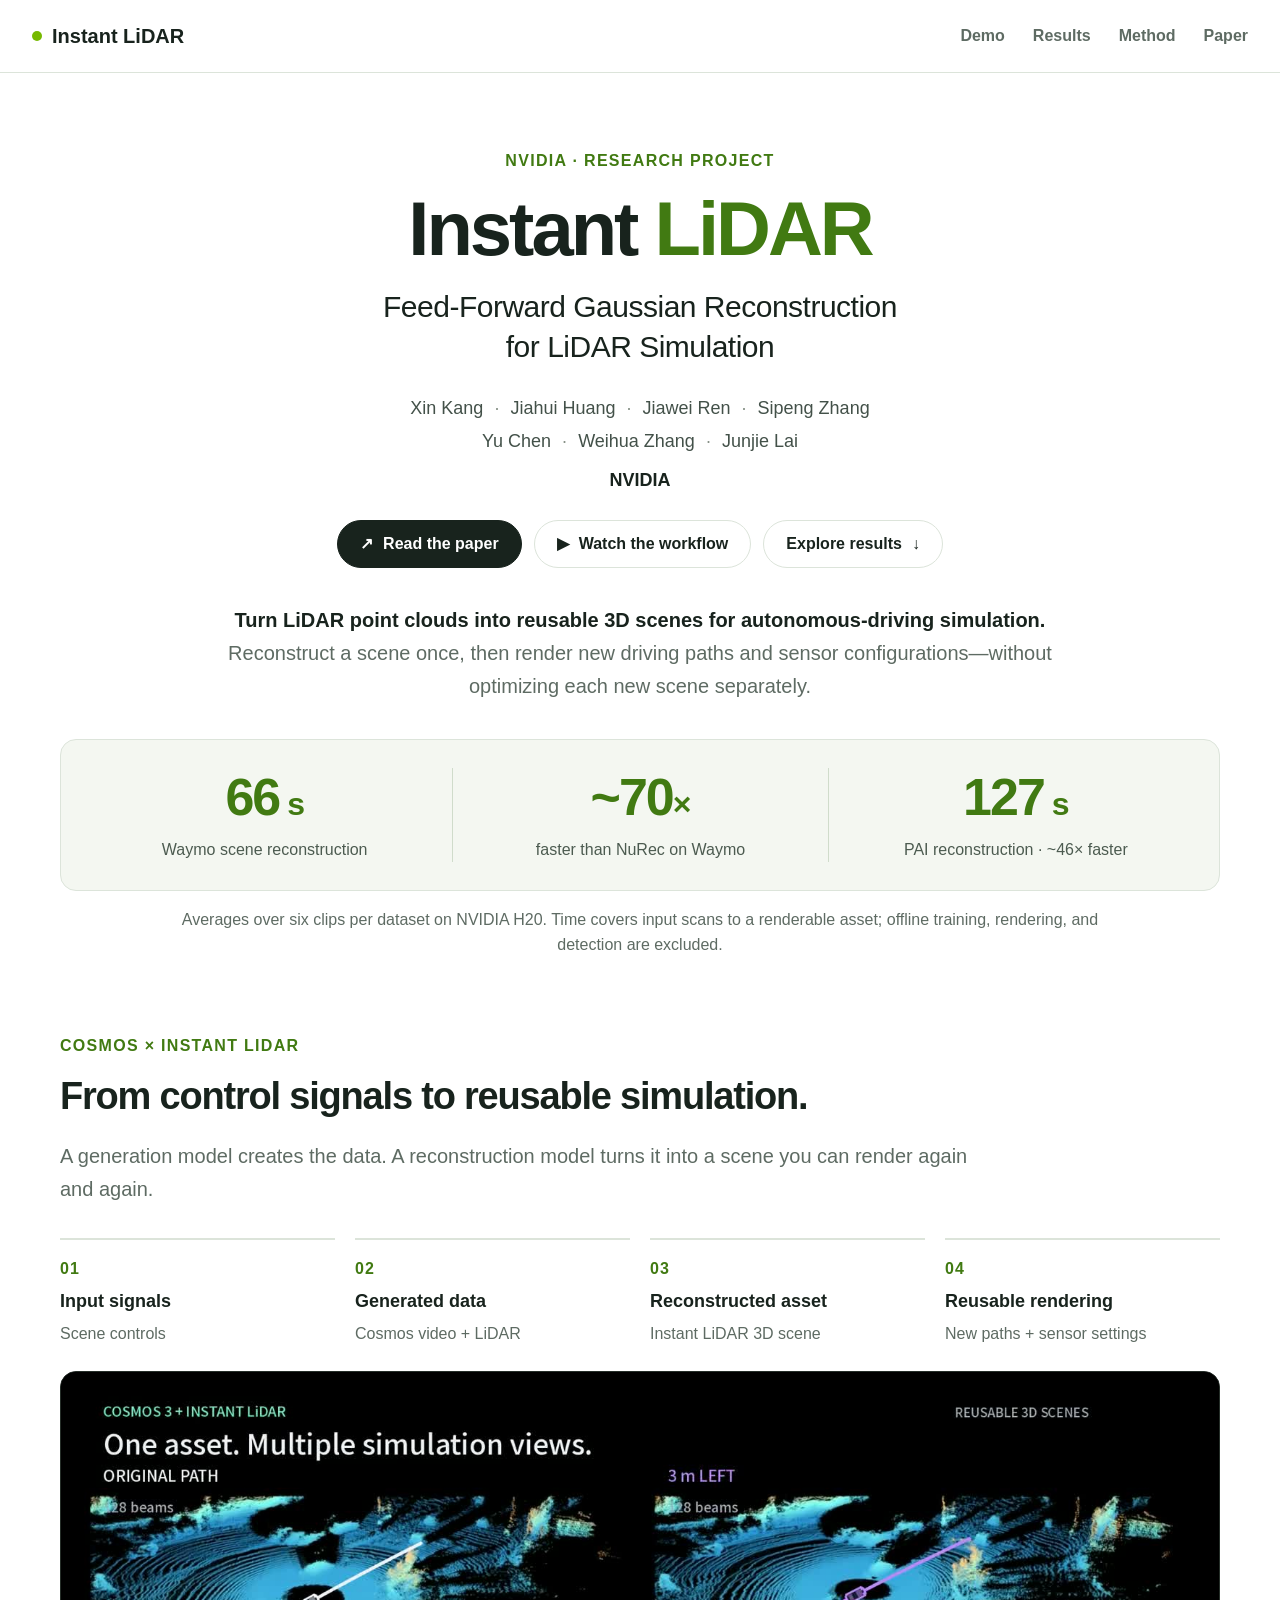
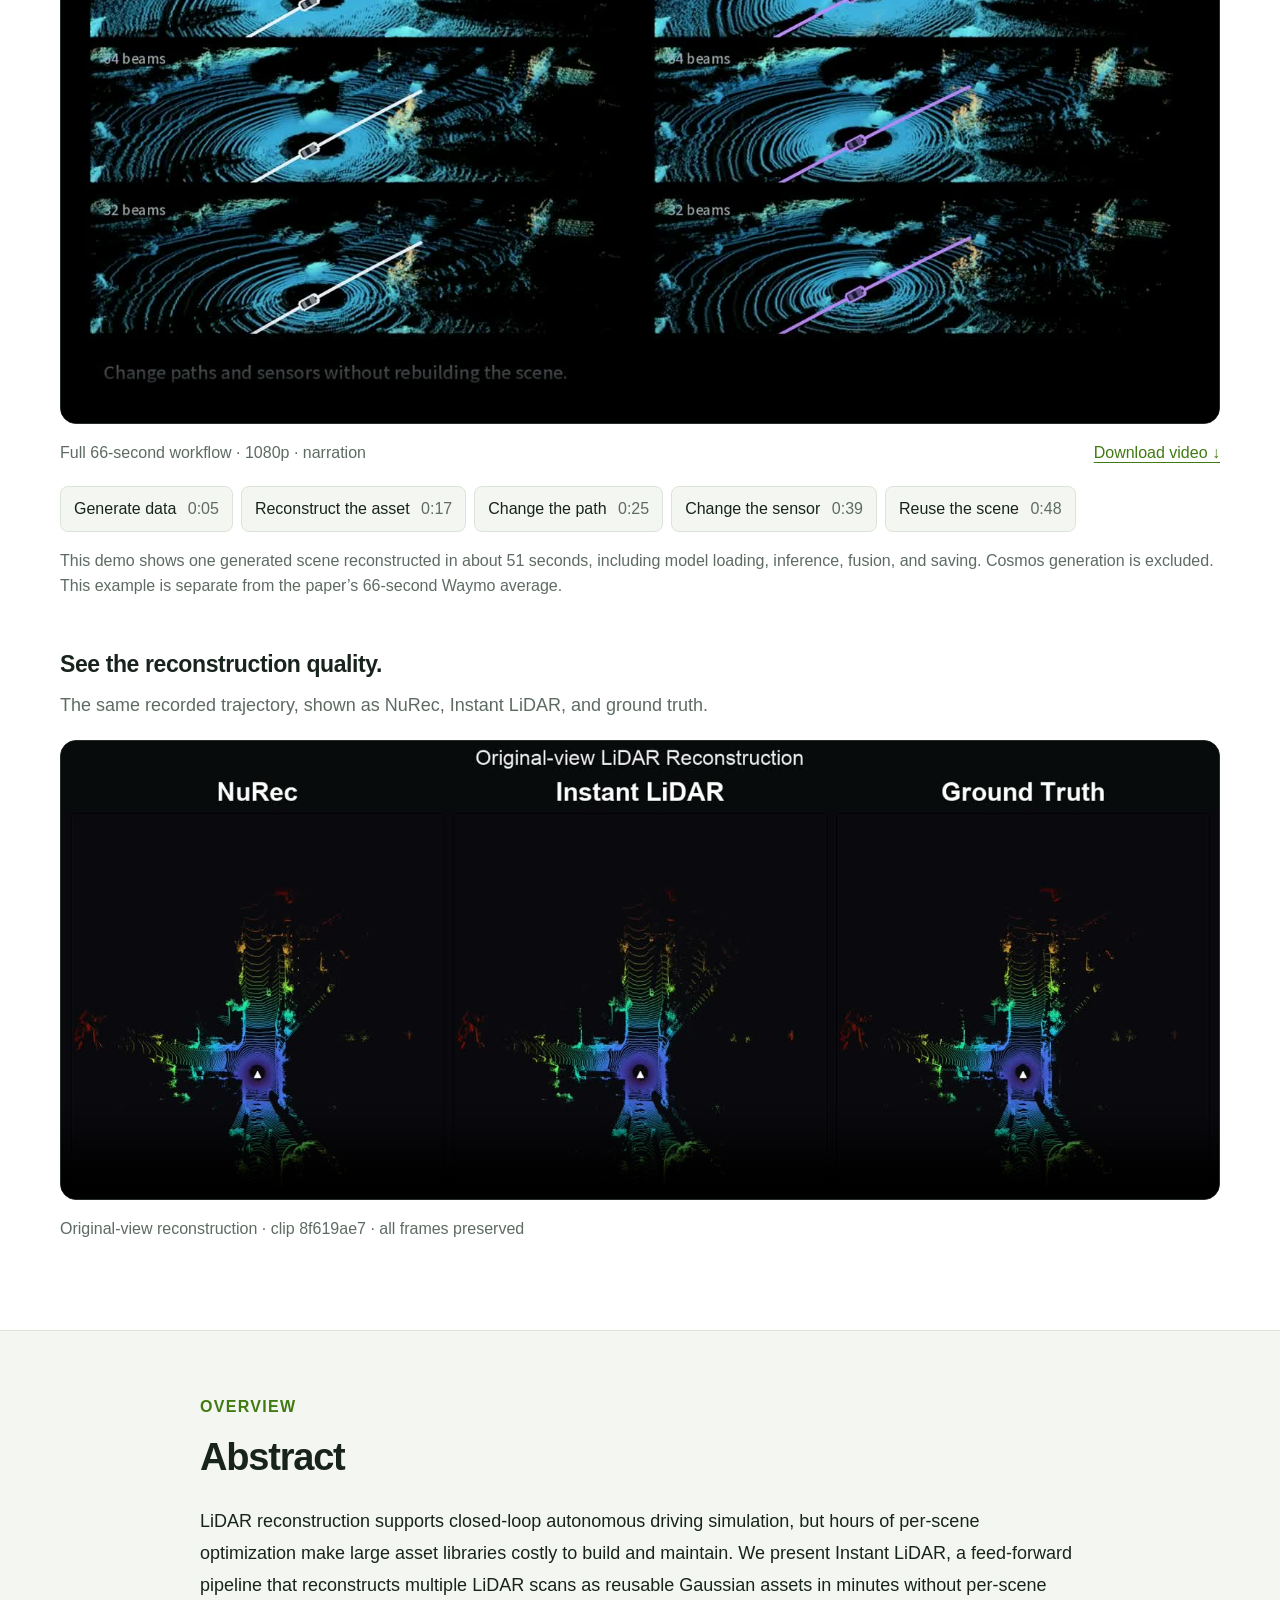
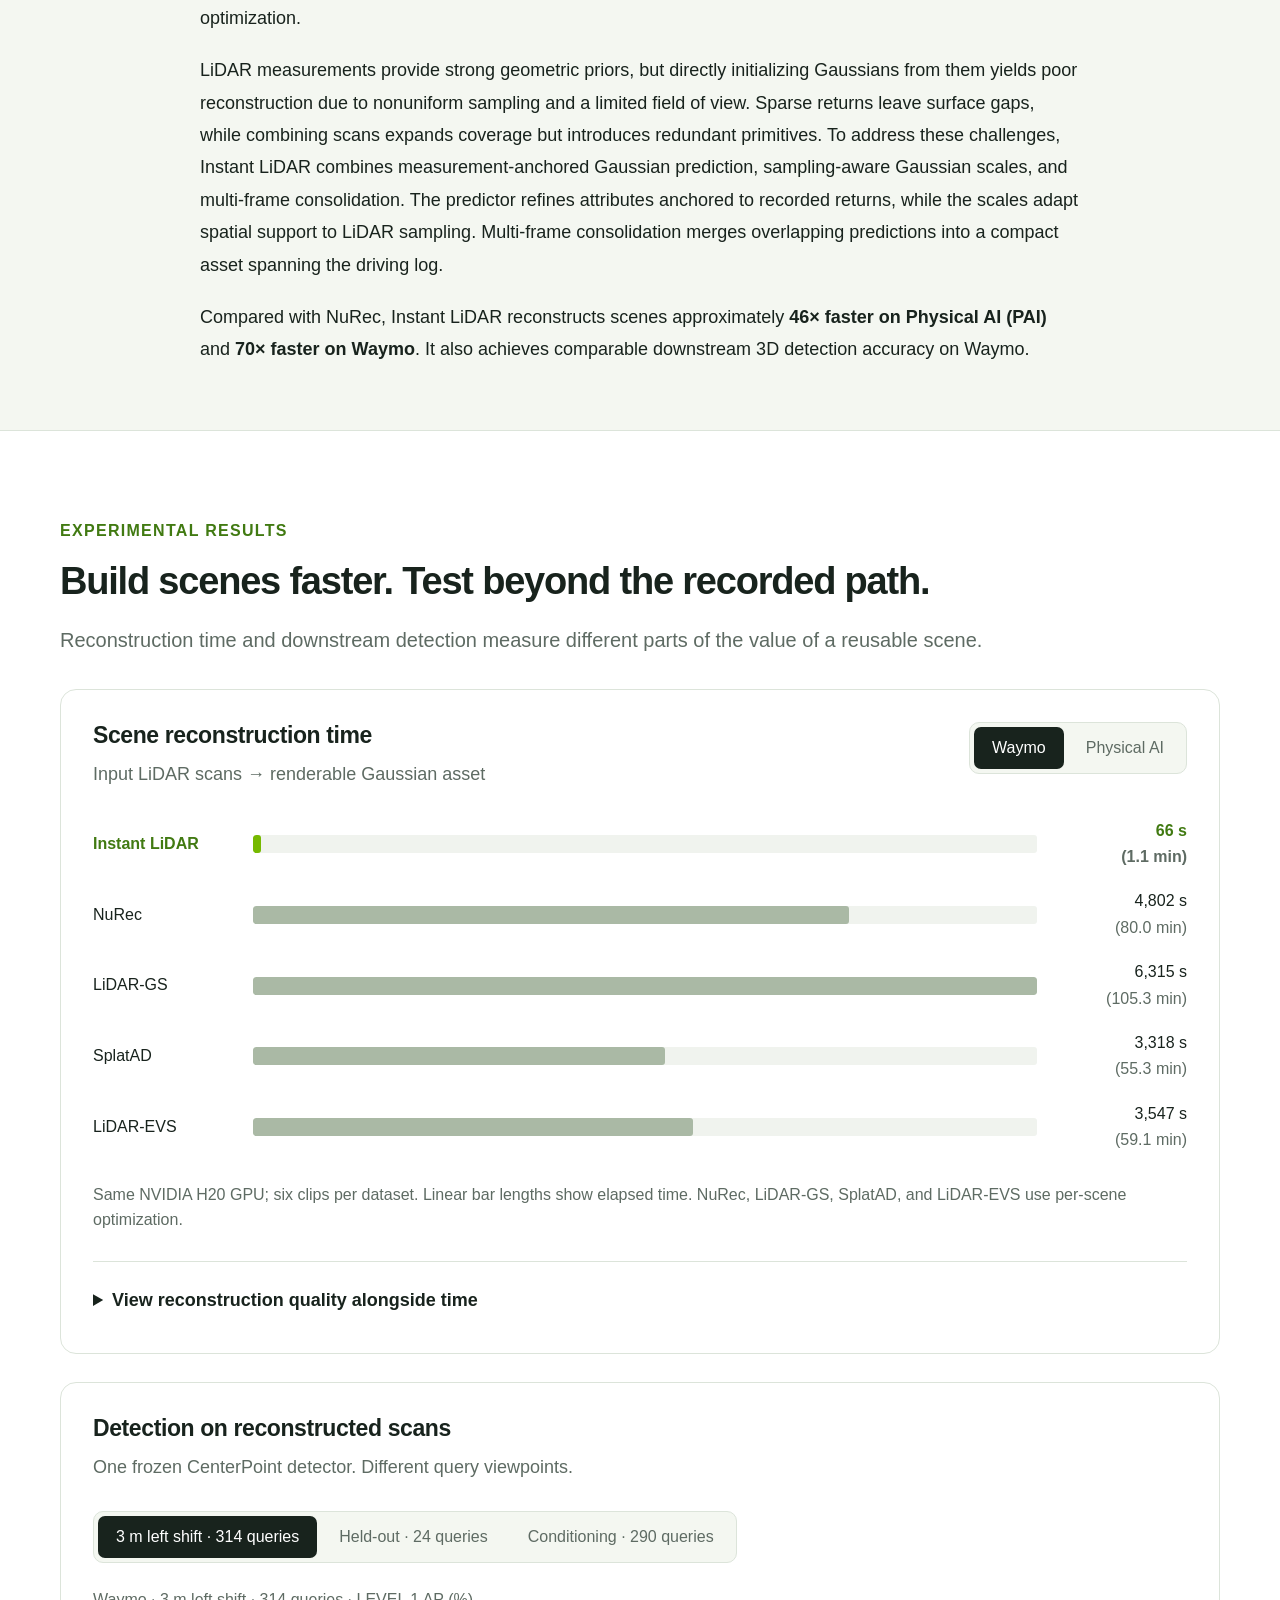
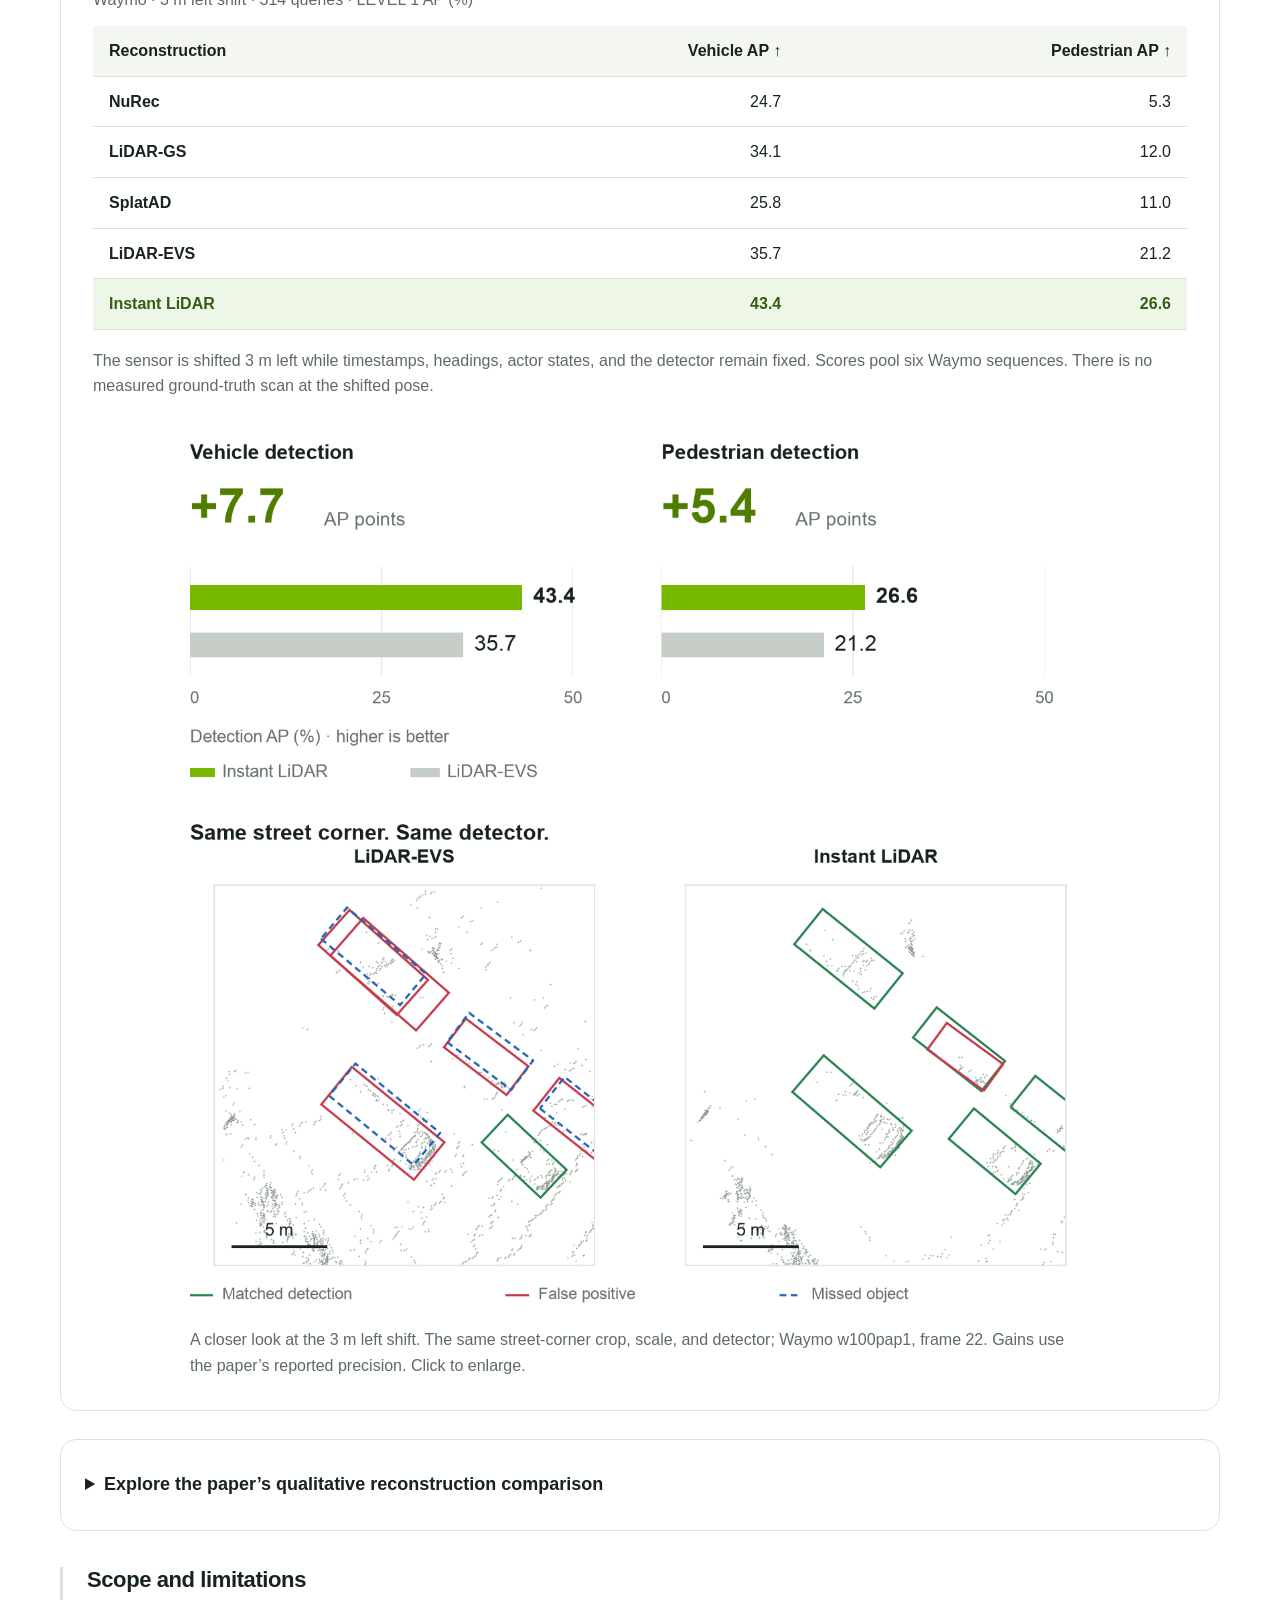
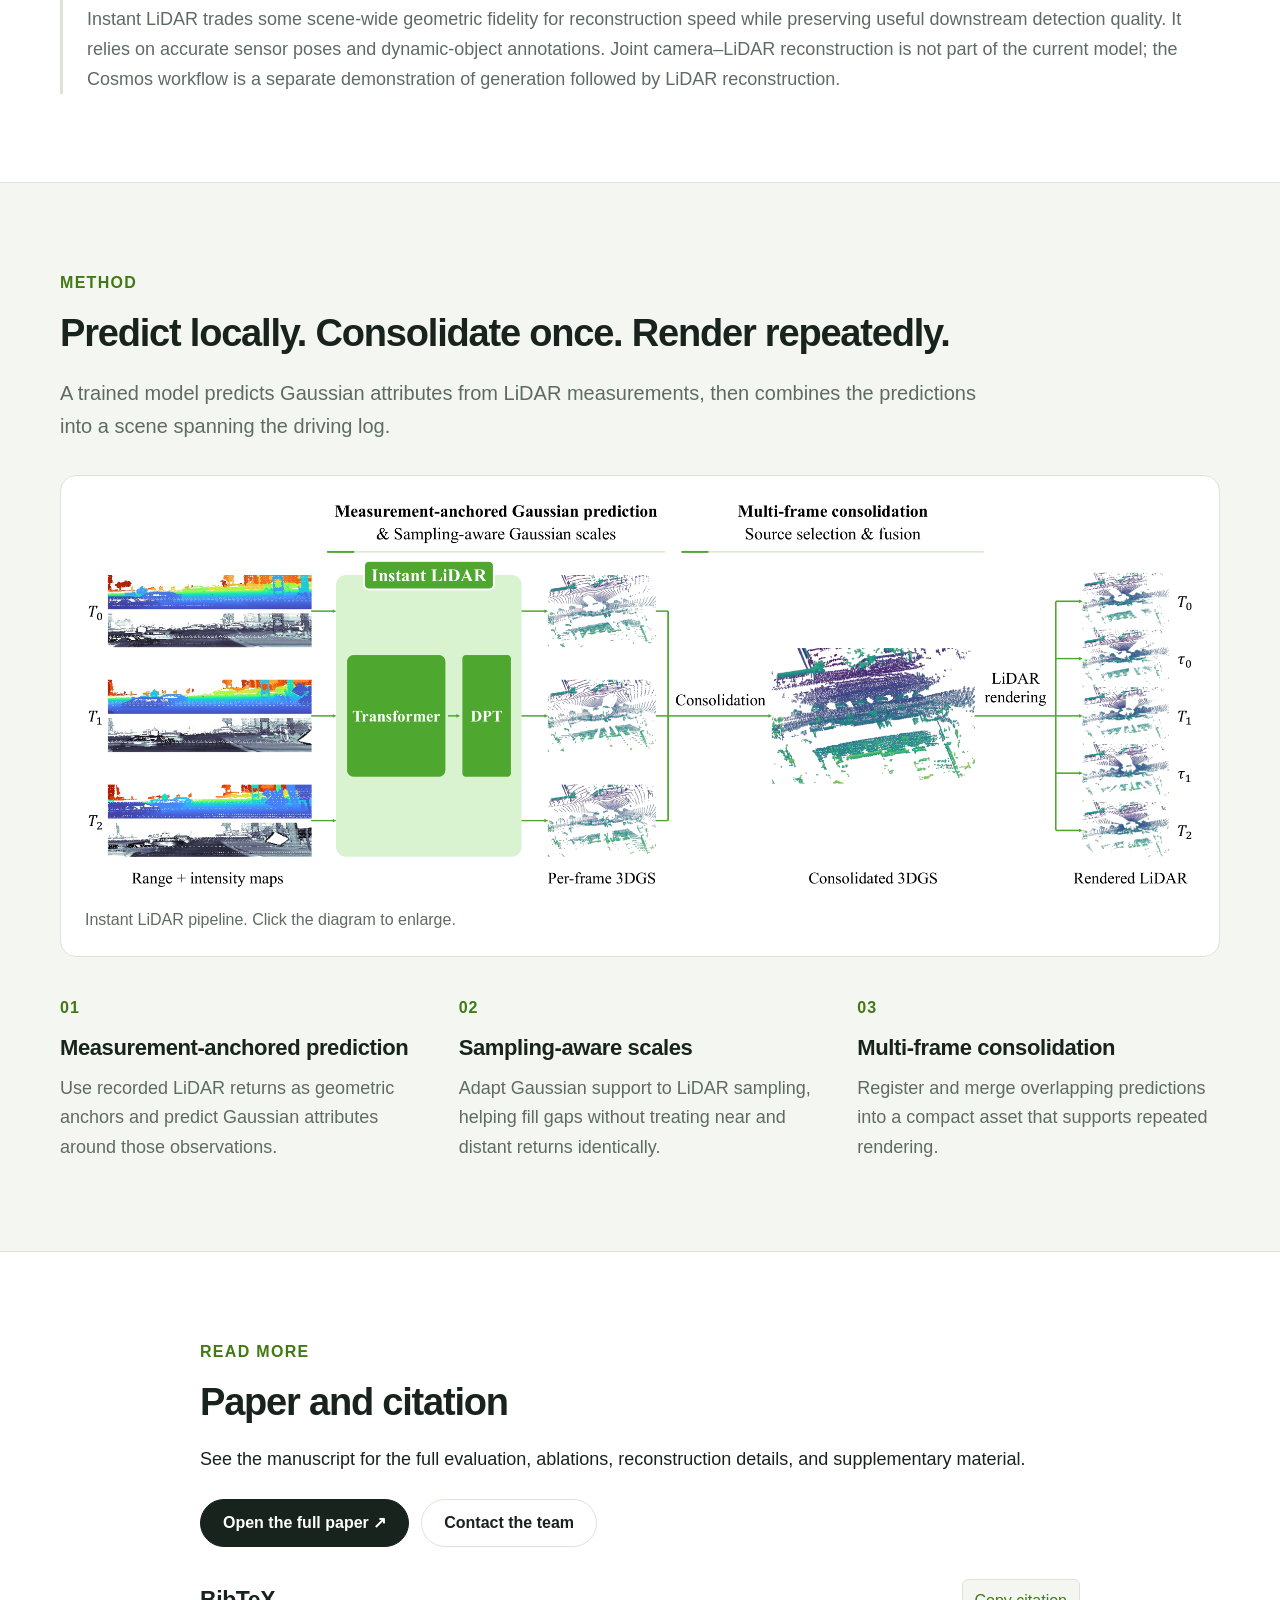
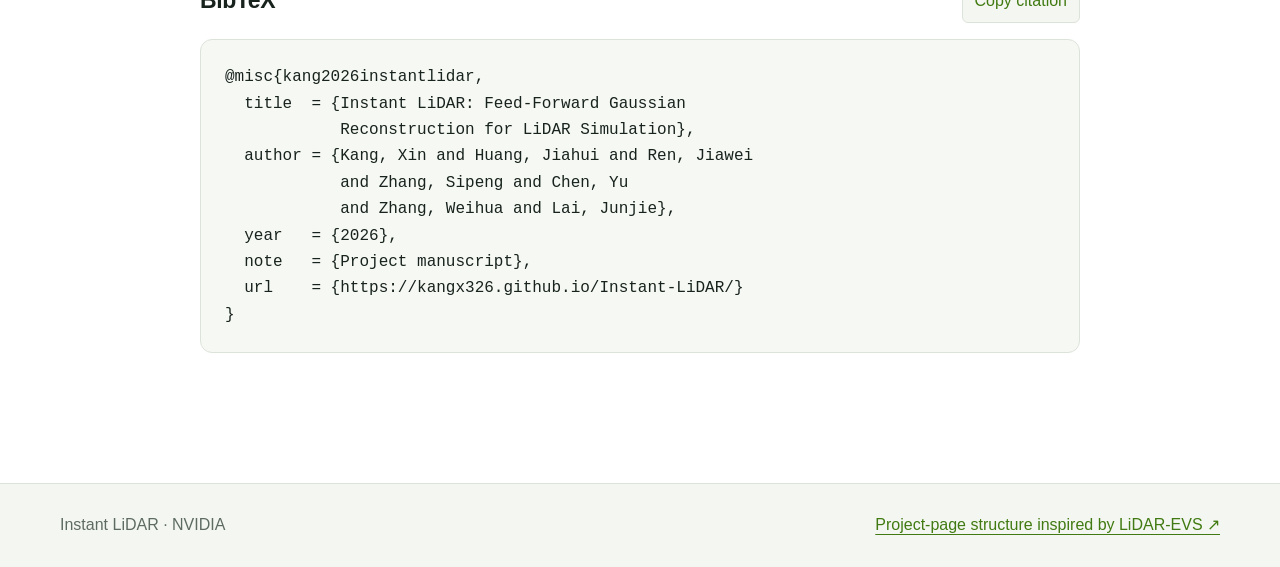
==== Instant-LiDAR/index.html @ 4401fec7 "Add Instant LiDAR project page with demos and paper" ====
<!doctype html>
<html lang="en">
<head>
  <meta charset="utf-8">
  <meta name="viewport" content="width=device-width, initial-scale=1">
  <meta name="description" content="Instant LiDAR reconstructs reusable Gaussian scenes from LiDAR scans in minutes, without per-scene optimization. Explore the paper, full Cosmos workflow, and reconstruction results.">
  <meta name="theme-color" content="#ffffff">
  <meta property="og:title" content="Instant LiDAR — Feed-Forward Gaussian Reconstruction for LiDAR Simulation">
  <meta property="og:description" content="From recorded or generated point clouds to reusable simulation assets. 66-second scene reconstruction on Waymo.">
  <meta property="og:image" content="https://kangx326.github.io/Instant-LiDAR/assets/workflow-poster.jpg">
  <meta property="og:url" content="https://kangx326.github.io/Instant-LiDAR/">
  <link rel="canonical" href="https://kangx326.github.io/Instant-LiDAR/">
  <link rel="icon" href="assets/favicon.svg" type="image/svg+xml">
  <link rel="stylesheet" href="styles.css">
  <script src="app.js" defer></script>
  <title>Instant LiDAR | Feed-Forward Gaussian Reconstruction for LiDAR Simulation</title>
</head>
<body>
  <a class="skip-link" href="#main">Skip to content</a>
  <header class="site-header">
    <div class="nav-wrap">
      <a class="wordmark" href="#top"><span class="brand-dot" aria-hidden="true"></span>Instant LiDAR</a>
      <nav aria-label="Main navigation">
        <a href="#demo">Demo</a><a href="#results">Results</a><a href="#method">Method</a><a href="#paper">Paper</a>
      </nav>
    </div>
  </header>
  <main id="main">
    <section class="hero container" id="top" aria-labelledby="project-title">
      <p class="eyebrow">NVIDIA · Research project</p>
      <h1 id="project-title">Instant <span>LiDAR</span></h1>
      <p class="paper-title">Feed-Forward Gaussian Reconstruction<br class="desktop-break"> for LiDAR Simulation</p>
      <p class="authors">Xin&nbsp;Kang <span>·</span> Jiahui&nbsp;Huang <span>·</span> Jiawei&nbsp;Ren <span>·</span> Sipeng&nbsp;Zhang<br class="desktop-break"><span class="mobile-divider">·</span> Yu&nbsp;Chen <span>·</span> Weihua&nbsp;Zhang <span>·</span> Junjie&nbsp;Lai</p>
      <p class="affiliation">NVIDIA</p>
      <div class="hero-actions">
        <a class="button primary" href="assets/instant-lidar-paper.pdf" target="_blank" rel="noopener"><span aria-hidden="true">↗</span> Read the paper</a>
        <a class="button" href="#demo"><span aria-hidden="true">▶</span> Watch the workflow</a>
        <a class="button" href="#results">Explore results <span aria-hidden="true">↓</span></a>
      </div>
      <p class="hero-summary"><strong>Turn LiDAR point clouds into reusable 3D scenes for autonomous-driving simulation.</strong> Reconstruct a scene once, then render new driving paths and sensor configurations—without optimizing each new scene separately.</p>
      <div class="hero-metrics" aria-label="Reconstruction highlights">
        <div><p class="metric-value">66<span> s</span></p><p class="metric-label">Waymo scene reconstruction</p></div>
        <div><p class="metric-value">~70<span>×</span></p><p class="metric-label">faster than NuRec on Waymo</p></div>
        <div><p class="metric-value">127<span> s</span></p><p class="metric-label">PAI reconstruction · ~46× faster</p></div>
      </div>
      <p class="note hero-note">Averages over six clips per dataset on NVIDIA H20. Time covers input scans to a renderable asset; offline training, rendering, and detection are excluded.</p>
    </section>

    <section class="container section demo-section" id="demo" aria-labelledby="demo-title">
      <div class="section-heading"><p class="eyebrow">Cosmos × Instant LiDAR</p><h2 id="demo-title">From control signals to reusable simulation.</h2><p>A generation model creates the data. A reconstruction model turns it into a scene you can render again and again.</p></div>
      <ol class="pipeline" aria-label="Workflow stages">
        <li><span class="step-index">01</span><strong>Input signals</strong><span>Scene controls</span></li>
        <li><span class="step-index">02</span><strong>Generated data</strong><span>Cosmos video + LiDAR</span></li>
        <li><span class="step-index">03</span><strong>Reconstructed asset</strong><span>Instant LiDAR 3D scene</span></li>
        <li><span class="step-index">04</span><strong>Reusable rendering</strong><span>New paths + sensor settings</span></li>
      </ol>
      <figure class="video-figure">
        <video id="workflow-video" controls playsinline preload="metadata" poster="assets/workflow-poster.jpg" width="1920" height="1080" aria-label="Complete 66-second Cosmos and Instant LiDAR workflow with narration">
          <source src="assets/workflow.mp4" type="video/mp4">
          <track kind="captions" src="assets/workflow-en.vtt" srclang="en" label="English">
          Your browser does not support embedded video. <a href="assets/workflow.mp4">Download the full workflow.</a>
        </video>
        <figcaption><span>Full 66-second workflow · 1080p · narration</span><a href="assets/workflow.mp4" download>Download video ↓</a></figcaption>
      </figure>
      <div class="chapter-buttons" role="group" aria-label="Jump to a video chapter">
        <button type="button" data-time="5">Generate data <span>0:05</span></button>
        <button type="button" data-time="17">Reconstruct the asset <span>0:17</span></button>
        <button type="button" data-time="25">Change the path <span>0:25</span></button>
        <button type="button" data-time="39">Change the sensor <span>0:39</span></button>
        <button type="button" data-time="48">Reuse the scene <span>0:48</span></button>
      </div>
      <p class="note">This demo shows one generated scene reconstructed in about 51 seconds, including model loading, inference, fusion, and saving. Cosmos generation is excluded. This example is separate from the paper’s 66-second Waymo average.</p>

      <div class="comparison-heading"><h3>See the reconstruction quality.</h3><p>The same recorded trajectory, shown as NuRec, Instant LiDAR, and ground truth.</p></div>
      <figure class="video-figure comparison-video">
        <video controls muted loop playsinline preload="metadata" poster="assets/reconstruction-poster.jpg" width="1800" height="712" aria-label="Original-view LiDAR comparison: NuRec, Instant LiDAR, and ground truth">
          <source src="assets/reconstruction.mp4" type="video/mp4">
          <a href="assets/reconstruction.mp4">Download the reconstruction comparison.</a>
        </video>
        <figcaption>Original-view reconstruction · clip 8f619ae7 · all frames preserved</figcaption>
      </figure>
    </section>

    <section class="abstract-section" id="abstract" aria-labelledby="abstract-title">
      <div class="reading-column"><p class="eyebrow">Overview</p><h2 id="abstract-title">Abstract</h2>
        <p>LiDAR reconstruction supports closed-loop autonomous driving simulation, but hours of per-scene optimization make large asset libraries costly to build and maintain. We present Instant LiDAR, a feed-forward pipeline that reconstructs multiple LiDAR scans as reusable Gaussian assets in minutes without per-scene optimization.</p>
        <p>LiDAR measurements provide strong geometric priors, but directly initializing Gaussians from them yields poor reconstruction due to nonuniform sampling and a limited field of view. Sparse returns leave surface gaps, while combining scans expands coverage but introduces redundant primitives. To address these challenges, Instant LiDAR combines measurement-anchored Gaussian prediction, sampling-aware Gaussian scales, and multi-frame consolidation. The predictor refines attributes anchored to recorded returns, while the scales adapt spatial support to LiDAR sampling. Multi-frame consolidation merges overlapping predictions into a compact asset spanning the driving log.</p>
        <p>Compared with NuRec, Instant LiDAR reconstructs scenes approximately <strong>46× faster on Physical AI (PAI)</strong> and <strong>70× faster on Waymo</strong>. It also achieves comparable downstream 3D detection accuracy on Waymo.</p>
      </div>
    </section>

    <section class="container section" id="results" aria-labelledby="results-title">
      <div class="section-heading"><p class="eyebrow">Experimental results</p><h2 id="results-title">Build scenes faster. Test beyond the recorded path.</h2><p>Reconstruction time and downstream detection measure different parts of the value of a reusable scene.</p></div>
      <div class="results-block">
        <div class="block-heading"><div><h3>Scene reconstruction time</h3><p>Input LiDAR scans → renderable Gaussian asset</p></div>
          <div class="segmented" role="group" aria-label="Reconstruction dataset"><button type="button" class="selected" aria-pressed="true" data-dataset="Waymo">Waymo</button><button type="button" aria-pressed="false" data-dataset="PAI">Physical AI</button></div>
        </div>
        <div id="timing-chart" class="timing-chart" aria-live="polite"></div>
        <p class="note">Same NVIDIA H20 GPU; six clips per dataset. Linear bar lengths show elapsed time. NuRec, LiDAR-GS, SplatAD, and LiDAR-EVS use per-scene optimization.</p>
        <details class="data-details"><summary>View reconstruction quality alongside time</summary><div class="table-scroll"><table><caption id="quality-caption">Waymo reconstruction results</caption><thead><tr><th scope="col">Method</th><th scope="col">Time (s) ↓</th><th scope="col">CD (m) ↓</th><th scope="col">F@5 ↑</th></tr></thead><tbody id="quality-table"></tbody></table></div><p class="note">CD is Chamfer distance; F@5 is the F-score at 5 cm. Faster reconstruction does not imply better scene-wide geometry: the strongest per-scene methods retain an advantage in these metrics.</p></details>
      </div>

      <div class="results-block detection-block">
        <div class="block-heading"><div><h3>Detection on reconstructed scans</h3><p>One frozen CenterPoint detector. Different query viewpoints.</p></div></div>
        <div class="segmented query-tabs" role="group" aria-label="Detection query setting"><button type="button" class="selected" aria-pressed="true" data-query="shifted">3 m left shift · 314 queries</button><button type="button" aria-pressed="false" data-query="heldout">Held-out · 24 queries</button><button type="button" aria-pressed="false" data-query="conditioning">Conditioning · 290 queries</button></div>
        <div class="table-scroll"><table><caption id="detection-caption">Waymo · 3 m left shift · LEVEL 1 AP (%)</caption><thead><tr><th scope="col">Reconstruction</th><th scope="col">Vehicle AP ↑</th><th scope="col">Pedestrian AP ↑</th></tr></thead><tbody id="detection-table"></tbody></table></div>
        <p id="query-note" class="note" aria-live="polite"></p>
        <figure class="evidence-figure"><a href="assets/shifted-detection.png" target="_blank" rel="noopener" aria-label="Open the shifted-view detection comparison at full resolution"><img src="assets/shifted-detection.png" width="1344" height="1308" loading="lazy" alt="At a 3 m left sensor offset, Instant LiDAR improves vehicle AP by 7.7 points and pedestrian AP by 5.4 points over LiDAR-EVS. Matched street-corner crops show the corresponding detections."></a><figcaption>A closer look at the 3 m left shift. The same street-corner crop, scale, and detector; Waymo w100pap1, frame 22. Gains use the paper’s reported precision. Click to enlarge.</figcaption></figure>
      </div>

      <details class="data-details full-figure"><summary>Explore the paper’s qualitative reconstruction comparison</summary><figure><a href="assets/reconstruction-results.png" target="_blank" rel="noopener"><img src="assets/reconstruction-results.png" loading="lazy" alt="Paper comparison of LiDAR reconstruction on PAI, Waymo, and a Waymo viewpoint shifted 3 m left."></a><figcaption>Recorded and extrapolated poses. All panels use the same 90 × 90 m crop; there is no measured ground-truth scan at the shifted pose.</figcaption></figure></details>
      <div class="scope-note"><h3>Scope and limitations</h3><p>Instant LiDAR trades some scene-wide geometric fidelity for reconstruction speed while preserving useful downstream detection quality. It relies on accurate sensor poses and dynamic-object annotations. Joint camera–LiDAR reconstruction is not part of the current model; the Cosmos workflow is a separate demonstration of generation followed by LiDAR reconstruction.</p></div>
    </section>

    <section class="method-section" id="method" aria-labelledby="method-title"><div class="container section">
      <div class="section-heading"><p class="eyebrow">Method</p><h2 id="method-title">Predict locally. Consolidate once. Render repeatedly.</h2><p>A trained model predicts Gaussian attributes from LiDAR measurements, then combines the predictions into a scene spanning the driving log.</p></div>
      <figure class="method-figure"><a href="assets/method-overview.png" target="_blank" rel="noopener" aria-label="Open the method overview at full resolution"><img src="assets/method-overview.png" loading="lazy" alt="Range and intensity maps enter an Instant LiDAR Transformer and DPT predictor. Per-frame Gaussians are consolidated into a scene for LiDAR rendering from multiple poses and timestamps."></a><figcaption>Instant LiDAR pipeline. Click the diagram to enlarge.</figcaption></figure>
      <div class="method-grid">
        <article><span class="step-index">01</span><h3>Measurement-anchored prediction</h3><p>Use recorded LiDAR returns as geometric anchors and predict Gaussian attributes around those observations.</p></article>
        <article><span class="step-index">02</span><h3>Sampling-aware scales</h3><p>Adapt Gaussian support to LiDAR sampling, helping fill gaps without treating near and distant returns identically.</p></article>
        <article><span class="step-index">03</span><h3>Multi-frame consolidation</h3><p>Register and merge overlapping predictions into a compact asset that supports repeated rendering.</p></article>
      </div>
    </div></section>

    <section class="reading-column section paper-section" id="paper" aria-labelledby="paper-title">
      <p class="eyebrow">Read more</p><h2 id="paper-title">Paper and citation</h2><p>See the manuscript for the full evaluation, ablations, reconstruction details, and supplementary material.</p>
      <div class="paper-actions"><a class="button primary" href="assets/instant-lidar-paper.pdf" target="_blank" rel="noopener">Open the full paper ↗</a><a class="button" href="mailto:joeyk@nvidia.com?subject=Instant%20LiDAR">Contact the team</a></div>
      <div class="citation-heading"><h3>BibTeX</h3><button id="copy-citation" class="text-button" type="button">Copy citation</button></div>
      <pre id="citation"><code>@misc{kang2026instantlidar,
  title  = {Instant LiDAR: Feed-Forward Gaussian
            Reconstruction for LiDAR Simulation},
  author = {Kang, Xin and Huang, Jiahui and Ren, Jiawei
            and Zhang, Sipeng and Chen, Yu
            and Zhang, Weihua and Lai, Junjie},
  year   = {2026},
  note   = {Project manuscript},
  url    = {https://kangx326.github.io/Instant-LiDAR/}
}</code></pre>
      <p id="copy-status" class="note" role="status"></p>
    </section>
  </main>
  <footer class="site-footer"><div class="container"><span>Instant LiDAR · NVIDIA</span><a href="https://lastbasket.github.io/LiDAR-EVS_page/">Project-page structure inspired by LiDAR-EVS ↗</a></div></footer>
</body>
</html>
---- Instant-LiDAR/styles.css ----
.mobile-divider{display:none}
:root{--ink:#18231d;--muted:#5e6b63;--accent:#417a12;--lime:#76b900;--rule:#dce4da;--surface:#f4f7f1;--radius:16px;color-scheme:light;font-family:Arial,Helvetica,sans-serif;color:var(--ink);font-size:18px;line-height:1.65}
*{box-sizing:border-box}html{scroll-behavior:smooth;scroll-padding-top:90px}body{margin:0;background:#fff}a{color:var(--accent);text-underline-offset:4px}button{font:inherit;cursor:pointer}button,a{-webkit-tap-highlight-color:transparent}button:focus-visible,a:focus-visible,summary:focus-visible{outline:3px solid var(--lime);outline-offset:5px}img,video{display:block;max-width:100%;height:auto}figure,p,ol{margin:0}p+p{margin-top:20px}h1,h2,h3{line-height:1.2;margin:0;color:var(--ink)}h2{font-size:38px;letter-spacing:-1.2px}h3{font-size:23px;letter-spacing:-.4px}strong{font-weight:700}figure img{margin:auto}video{width:100%;background:#080a0a}figcaption,.note{font-size:16px;line-height:1.6;color:var(--muted)}figcaption{padding:16px 0 0}.container{width:min(1160px,calc(100% - 64px));margin:0 auto}.reading-column{width:min(880px,calc(100% - 64px));margin:0 auto}.section{padding-top:88px;padding-bottom:88px}.eyebrow{font-size:16px;line-height:1.5;letter-spacing:1.3px;font-weight:700;text-transform:uppercase;color:var(--accent);margin-bottom:16px}.section-heading{max-width:940px;margin-bottom:32px}.section-heading>p:last-child{font-size:20px;color:var(--muted);margin-top:20px}.button{display:inline-flex;align-items:center;justify-content:center;gap:10px;min-height:48px;padding:10px 22px;border:1px solid var(--rule);border-radius:999px;text-decoration:none;font-size:16px;line-height:1.6;font-weight:700;background:white;color:var(--ink);transition:background .15s,border-color .15s}.button:hover{border-color:var(--accent);background:var(--surface)}.button.primary{color:#fff;background:var(--ink);border-color:var(--ink)}.button.primary:hover{background:#31552c}.skip-link{position:fixed;top:8px;left:16px;z-index:20;background:white;padding:10px;transform:translateY(-150%)}.skip-link:focus{transform:translateY(0)}
.site-header{position:sticky;top:0;z-index:10;background:rgba(255,255,255,.97);border-bottom:1px solid var(--rule)}.nav-wrap{width:min(1240px,calc(100% - 64px));min-height:72px;display:flex;align-items:center;justify-content:space-between;gap:24px;margin:auto}.wordmark{font-size:20px;font-weight:700;text-decoration:none;color:var(--ink);display:inline-flex;align-items:center;gap:10px;white-space:nowrap}.brand-dot{width:10px;height:10px;background:var(--lime);border-radius:50%}nav{display:flex;gap:28px}nav a{font-size:16px;font-weight:700;color:var(--muted);text-decoration:none}nav a:hover{color:var(--accent)}
.hero{text-align:center;padding-top:76px}.hero h1{font-size:76px;line-height:1.05;letter-spacing:-3px}.hero h1 span{color:var(--accent)}.paper-title{font-size:30px;line-height:1.35;letter-spacing:-.5px;font-weight:500;max-width:900px;margin:18px auto 0}.authors{font-size:18px;line-height:1.85;margin:24px auto 0;color:#435149}.authors span{padding:0 6px;color:#879187}.affiliation{margin-top:8px;font-size:18px;font-weight:700}.hero-actions,.paper-actions{display:flex;gap:12px;flex-wrap:wrap;justify-content:center;margin-top:24px}.hero-summary{max-width:850px;margin:36px auto 0;font-size:20px;line-height:1.65;color:var(--muted)}.hero-summary strong{color:var(--ink)}.hero-metrics{display:grid;grid-template-columns:repeat(3,1fr);margin-top:36px;padding:28px 16px;background:var(--surface);border:1px solid var(--rule);border-radius:var(--radius)}.hero-metrics>div+div{border-left:1px solid #d0dccb}.metric-value{font-size:52px;font-weight:700;letter-spacing:-2px;line-height:1.15;color:var(--accent)}.metric-value span{font-size:32px;letter-spacing:-1px}.metric-label{font-size:16px;margin-top:10px;line-height:1.5;color:#4c5b50}.hero-note{max-width:940px;margin:16px auto 0}
.demo-section{padding-top:76px}.pipeline{list-style:none;display:grid;grid-template-columns:repeat(4,1fr);padding:0;margin:28px 0 24px;gap:20px}.pipeline li{border-top:2px solid var(--rule);padding-top:14px}.pipeline strong,.pipeline li>span:last-child{display:block}.pipeline strong{font-size:18px;line-height:1.4;margin:6px 0}.pipeline li>span:last-child{font-size:16px;color:var(--muted)}.step-index{font-size:16px;font-weight:700;letter-spacing:1px;color:var(--accent)}.video-figure video{border-radius:var(--radius);border:1px solid #252e28}.video-figure figcaption{display:flex;justify-content:space-between;gap:16px;flex-wrap:wrap}.chapter-buttons{display:flex;gap:8px;flex-wrap:wrap;margin:20px 0 16px}.chapter-buttons button{padding:10px 13px;background:var(--surface);border:1px solid var(--rule);border-radius:8px;font-size:16px;line-height:1.5;color:var(--ink)}.chapter-buttons button:hover{border-color:var(--accent)}.chapter-buttons span{color:var(--muted);margin-left:7px}.comparison-heading{margin-top:52px;margin-bottom:20px}.comparison-heading p{margin-top:12px;color:var(--muted)}.abstract-section{background:var(--surface);border-block:1px solid var(--rule);padding:64px 0}.abstract-section h2{margin-bottom:24px}.abstract-section p:not(.eyebrow){font-size:18px;line-height:1.8}
.results-block{padding:32px;border:1px solid var(--rule);border-radius:var(--radius);margin-top:28px}.block-heading{display:flex;justify-content:space-between;align-items:flex-start;gap:24px;margin-bottom:28px}.block-heading p{margin-top:10px;color:var(--muted)}.segmented{display:inline-flex;gap:4px;padding:4px;background:var(--surface);border:1px solid var(--rule);border-radius:10px;flex-shrink:0}.segmented button{border:0;padding:9px 18px;border-radius:7px;font-size:16px;line-height:1.5;color:var(--muted);background:none;white-space:nowrap}.segmented button.selected{background:var(--ink);color:#fff}.segmented button:hover:not(.selected){background:#e6edde}.timing-chart{display:grid;gap:18px;margin:24px 0 28px}.time-row{display:grid;grid-template-columns:140px minmax(0,1fr) 130px;align-items:center;gap:20px;font-size:16px}.time-row.ours{font-weight:700;color:var(--accent)}.bar-track{height:18px;background:#f0f3ee;border-radius:3px;overflow:hidden}.bar{height:100%;background:#aab9a5;border-radius:3px}.ours .bar{background:var(--lime)}.time-value{text-align:right;font-variant-numeric:tabular-nums}.time-value small{display:block;white-space:nowrap;font-size:16px;color:var(--muted)}.data-details{border-top:1px solid var(--rule);margin-top:28px;padding-top:18px}.data-details summary{cursor:pointer;font-weight:700;font-size:18px;padding:6px 0;color:var(--ink)}.data-details[open] summary{margin-bottom:20px}.table-scroll{overflow-x:auto;width:100%}table{width:100%;border-collapse:collapse;font-size:16px;line-height:1.6;font-variant-numeric:tabular-nums}caption{text-align:left;padding-bottom:14px;color:var(--muted);font-size:16px}th,td{padding:12px 16px;border-bottom:1px solid var(--rule);text-align:right;white-space:nowrap}th:first-child,td:first-child{text-align:left}thead{background:var(--surface)}tbody tr.ours{background:#eef6e7;font-weight:700;color:#345e16}table+p{margin-top:18px}.data-details .note{margin-top:18px}.query-tabs{margin-bottom:24px;flex-wrap:wrap}.detection-block>.note{margin-top:18px}.evidence-figure{max-width:900px;margin:36px auto 0}.evidence-figure img{width:100%;height:auto}.full-figure{padding:24px;border:1px solid var(--rule);border-radius:var(--radius)}.full-figure img{width:100%;margin-top:20px}.scope-note{border-left:3px solid var(--rule);padding-left:24px;margin-top:36px}.scope-note h3{font-size:22px;margin-bottom:12px}.scope-note p{font-size:18px;color:var(--muted)}
.method-section{background:var(--surface);border-block:1px solid var(--rule)}.method-figure{padding:24px;background:white;border:1px solid var(--rule);border-radius:var(--radius)}.method-figure img{width:100%}.method-grid{display:grid;grid-template-columns:repeat(3,1fr);gap:36px;margin-top:36px}.method-grid h3{font-size:22px;margin:12px 0}.method-grid p{font-size:18px;color:var(--muted)}.paper-section h2{margin-bottom:20px}.paper-actions{justify-content:flex-start;margin-bottom:32px}.citation-heading{display:flex;align-items:center;justify-content:space-between;gap:16px}.text-button{padding:8px 12px;background:var(--surface);border:1px solid var(--rule);border-radius:6px;font-size:16px;color:var(--accent)}pre{padding:24px;border:1px solid var(--rule);background:#f6f8f4;border-radius:12px;font-size:16px;line-height:1.65;white-space:pre-wrap;overflow-wrap:anywhere}#copy-status{min-height:26px}.site-footer{background:var(--surface);border-top:1px solid var(--rule);font-size:16px;color:var(--muted);padding:28px 0}.site-footer>.container{display:flex;gap:20px;flex-wrap:wrap;justify-content:space-between}.site-footer a{font-size:16px}
@media(max-width:900px){.block-heading{display:block}.block-heading .segmented{margin-top:20px}.pipeline{grid-template-columns:repeat(2,1fr)}.method-grid{gap:24px}.hero h1{font-size:64px}.paper-title{font-size:28px}.hero-metrics{gap:12px}.metric-label{max-width:200px;margin-inline:auto}.time-row{grid-template-columns:115px minmax(0,1fr) 115px;gap:12px}.query-tabs{display:flex}.query-tabs button{flex:1;white-space:normal}}
@media(max-width:600px){html{scroll-padding-top:110px}.container,.reading-column,.nav-wrap{width:calc(100% - 36px)}.nav-wrap{min-height:92px;flex-direction:column;justify-content:center;gap:8px}nav{gap:24px}.wordmark{font-size:18px}.hero{padding-top:44px}.hero h1{font-size:54px;letter-spacing:-2px}.paper-title{font-size:25px}.desktop-break{display:none}.mobile-divider{display:inline}.authors{font-size:16px}.authors span{padding:0 2px}.affiliation{font-size:18px}.hero-actions{gap:10px}.hero-actions .button{padding:10px 16px}.hero-summary{font-size:18px;margin-top:28px}.hero-metrics{padding:18px 8px;gap:4px}.metric-value{font-size:38px;letter-spacing:-1px}.metric-value span{font-size:23px}.metric-label{font-size:16px;padding:0 6px}.hero-metrics>div+div{border-left:1px solid #d0dccb}.hero-note{text-align:left}.section{padding-block:52px}h2{font-size:30px;letter-spacing:-.6px}.section-heading>p:last-child{font-size:18px}.pipeline{gap:18px}.pipeline strong{font-size:18px}.pipeline li>span:last-child{font-size:16px}.chapter-buttons button{flex:1 1 145px;text-align:left}.chapter-buttons span{display:block;margin:0}.abstract-section{padding:48px 0}.results-block{padding:22px 16px}.time-row{grid-template-columns:102px minmax(0,1fr) 84px;gap:8px}.time-value small{display:block}.bar-track{height:16px}.query-tabs{display:flex;flex-direction:column}.query-tabs button{white-space:normal}.data-details{padding-top:16px}th,td{padding:12px 10px}.full-figure{padding:20px 16px}.method-grid{grid-template-columns:1fr;gap:28px}.method-figure{padding:12px}.scope-note{padding-left:18px}.paper-actions{gap:10px}pre{padding:18px;font-size:16px}.site-footer>.container{display:block}.site-footer a{display:block;margin-top:12px}}
@media(prefers-reduced-motion:reduce){html{scroll-behavior:auto}*{transition:none!important}}
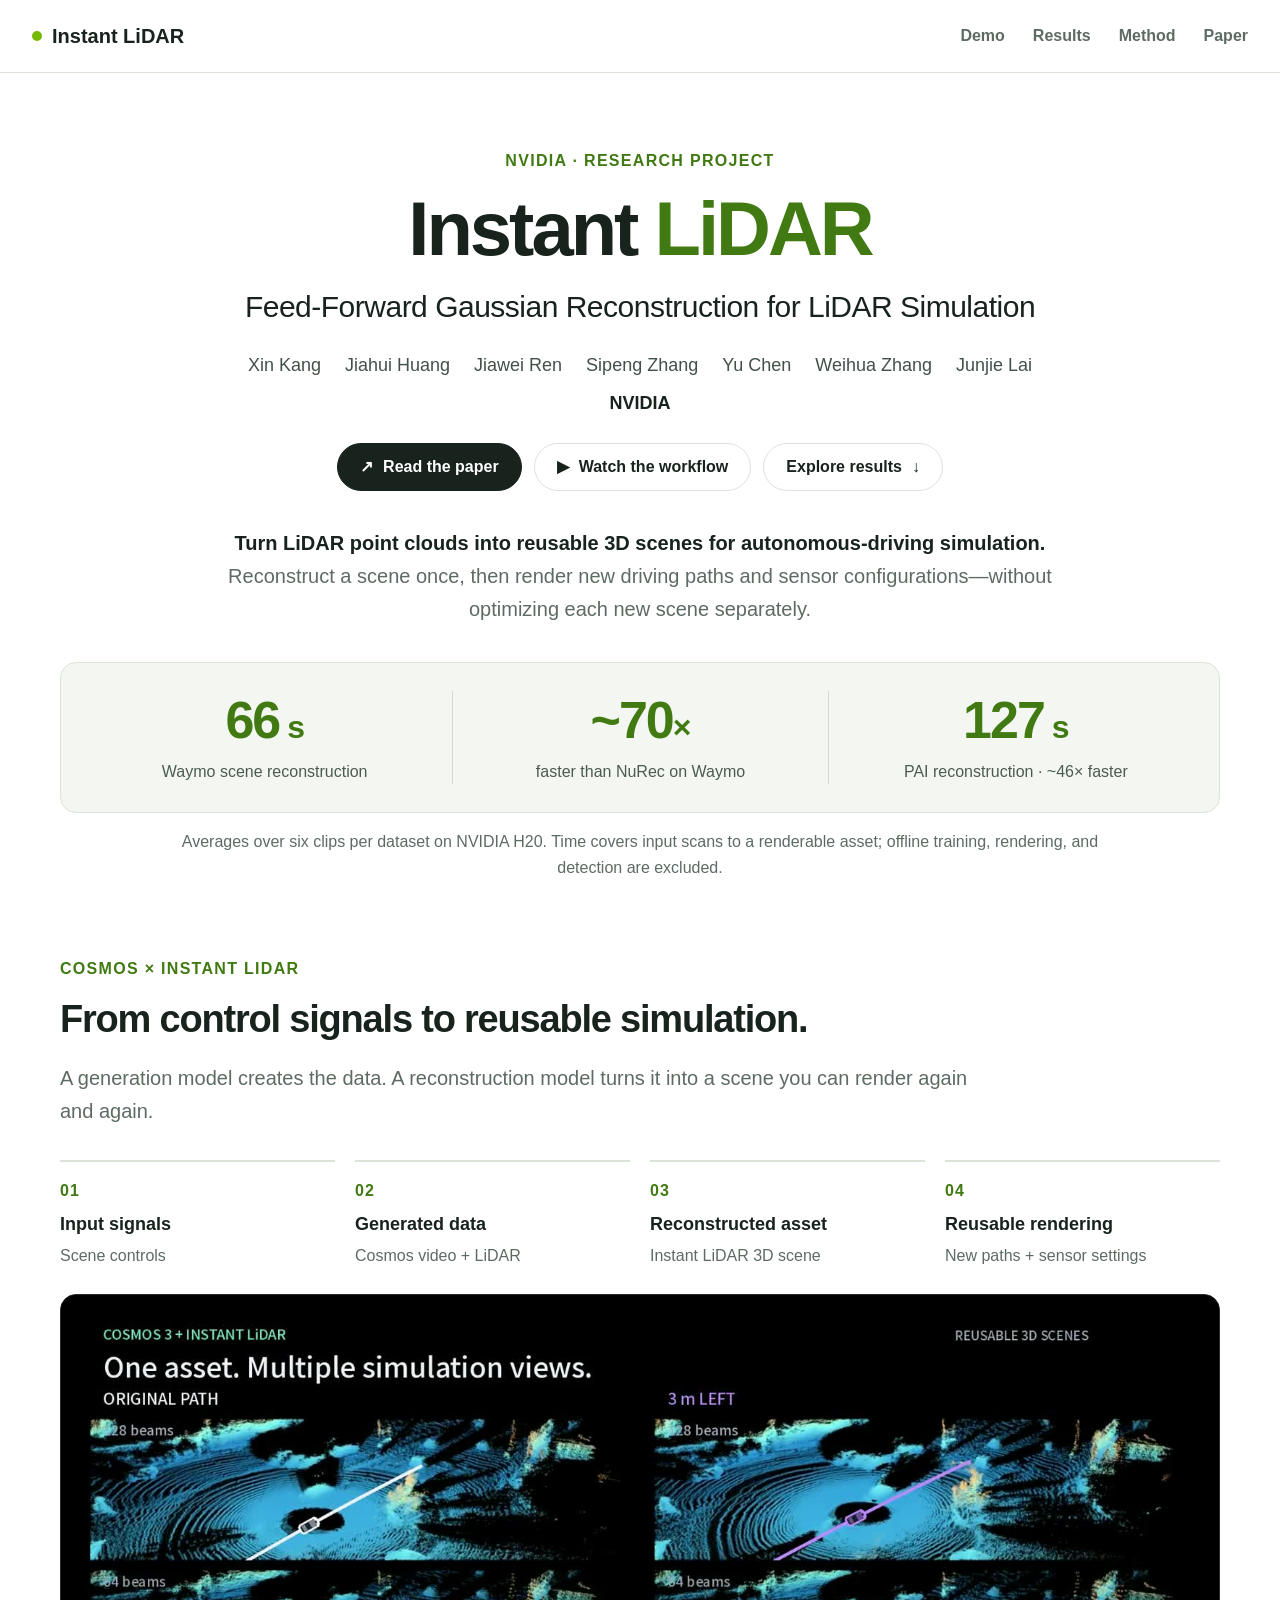
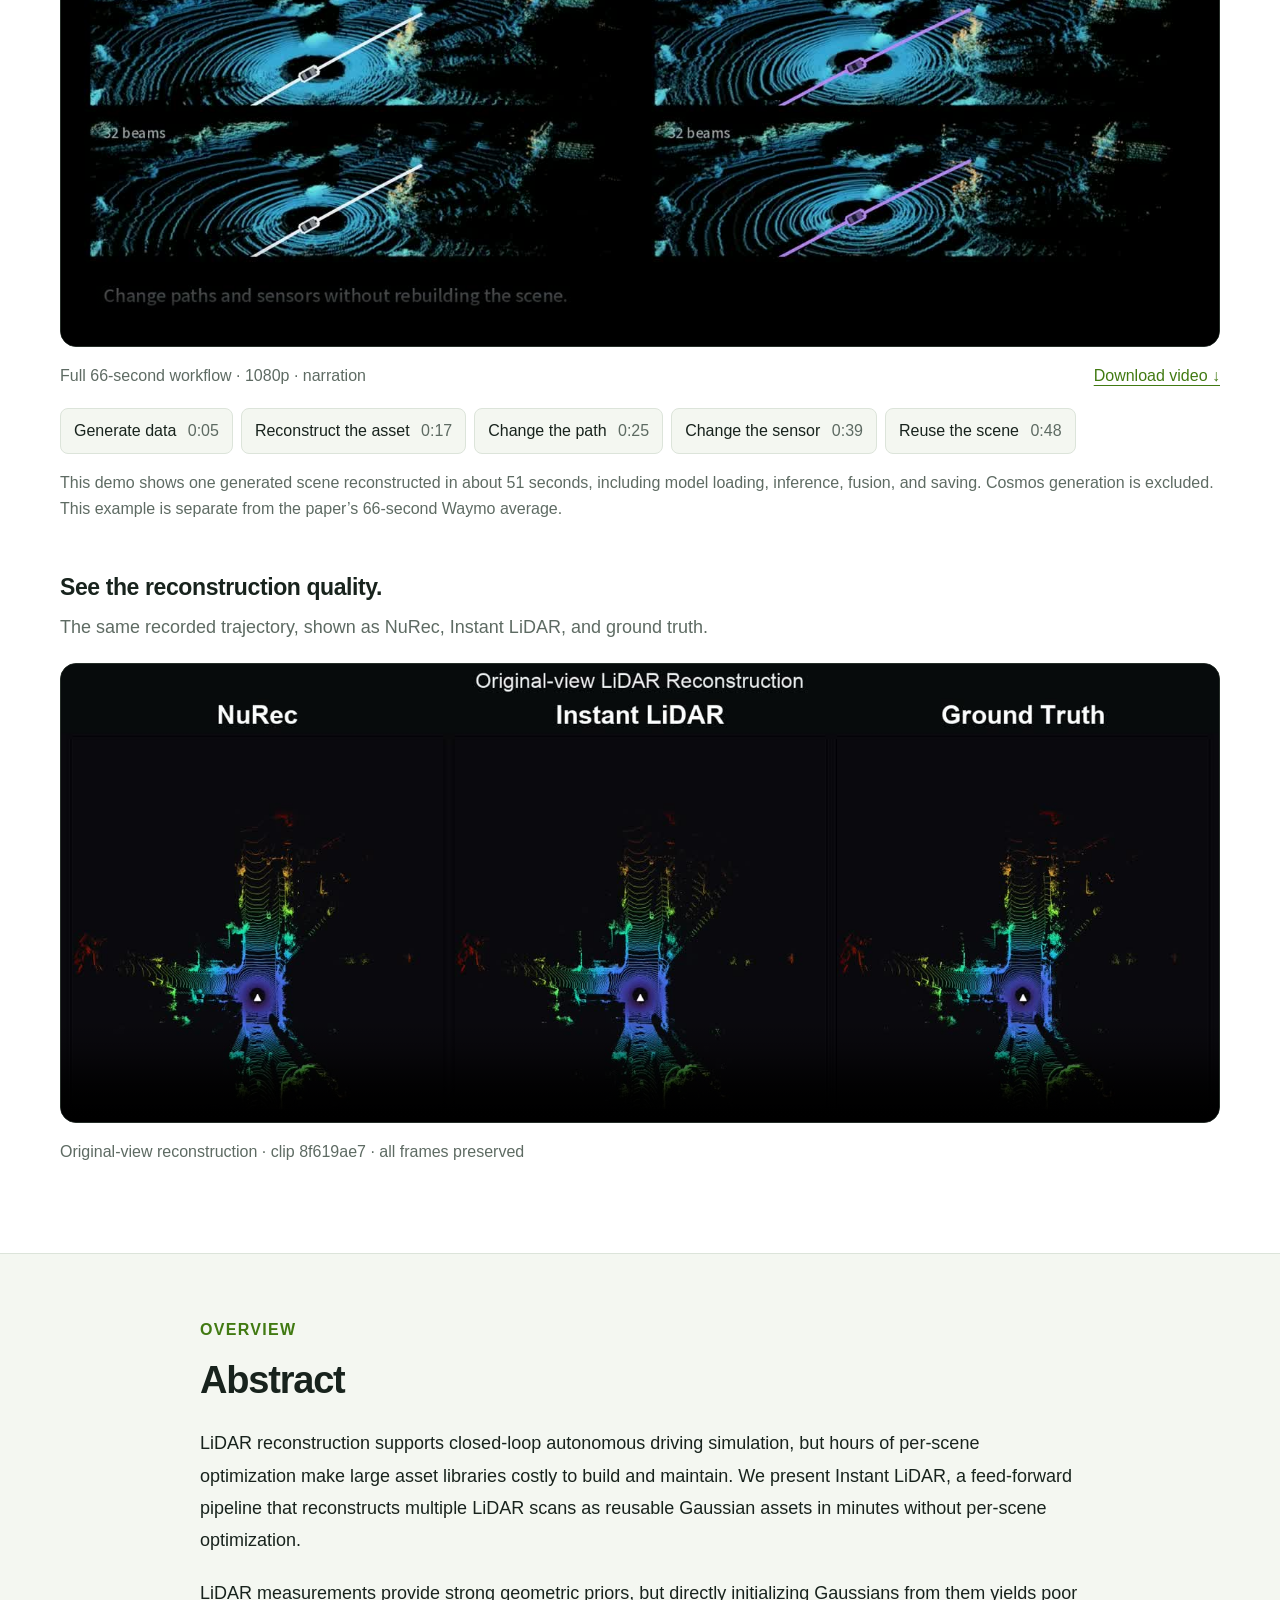
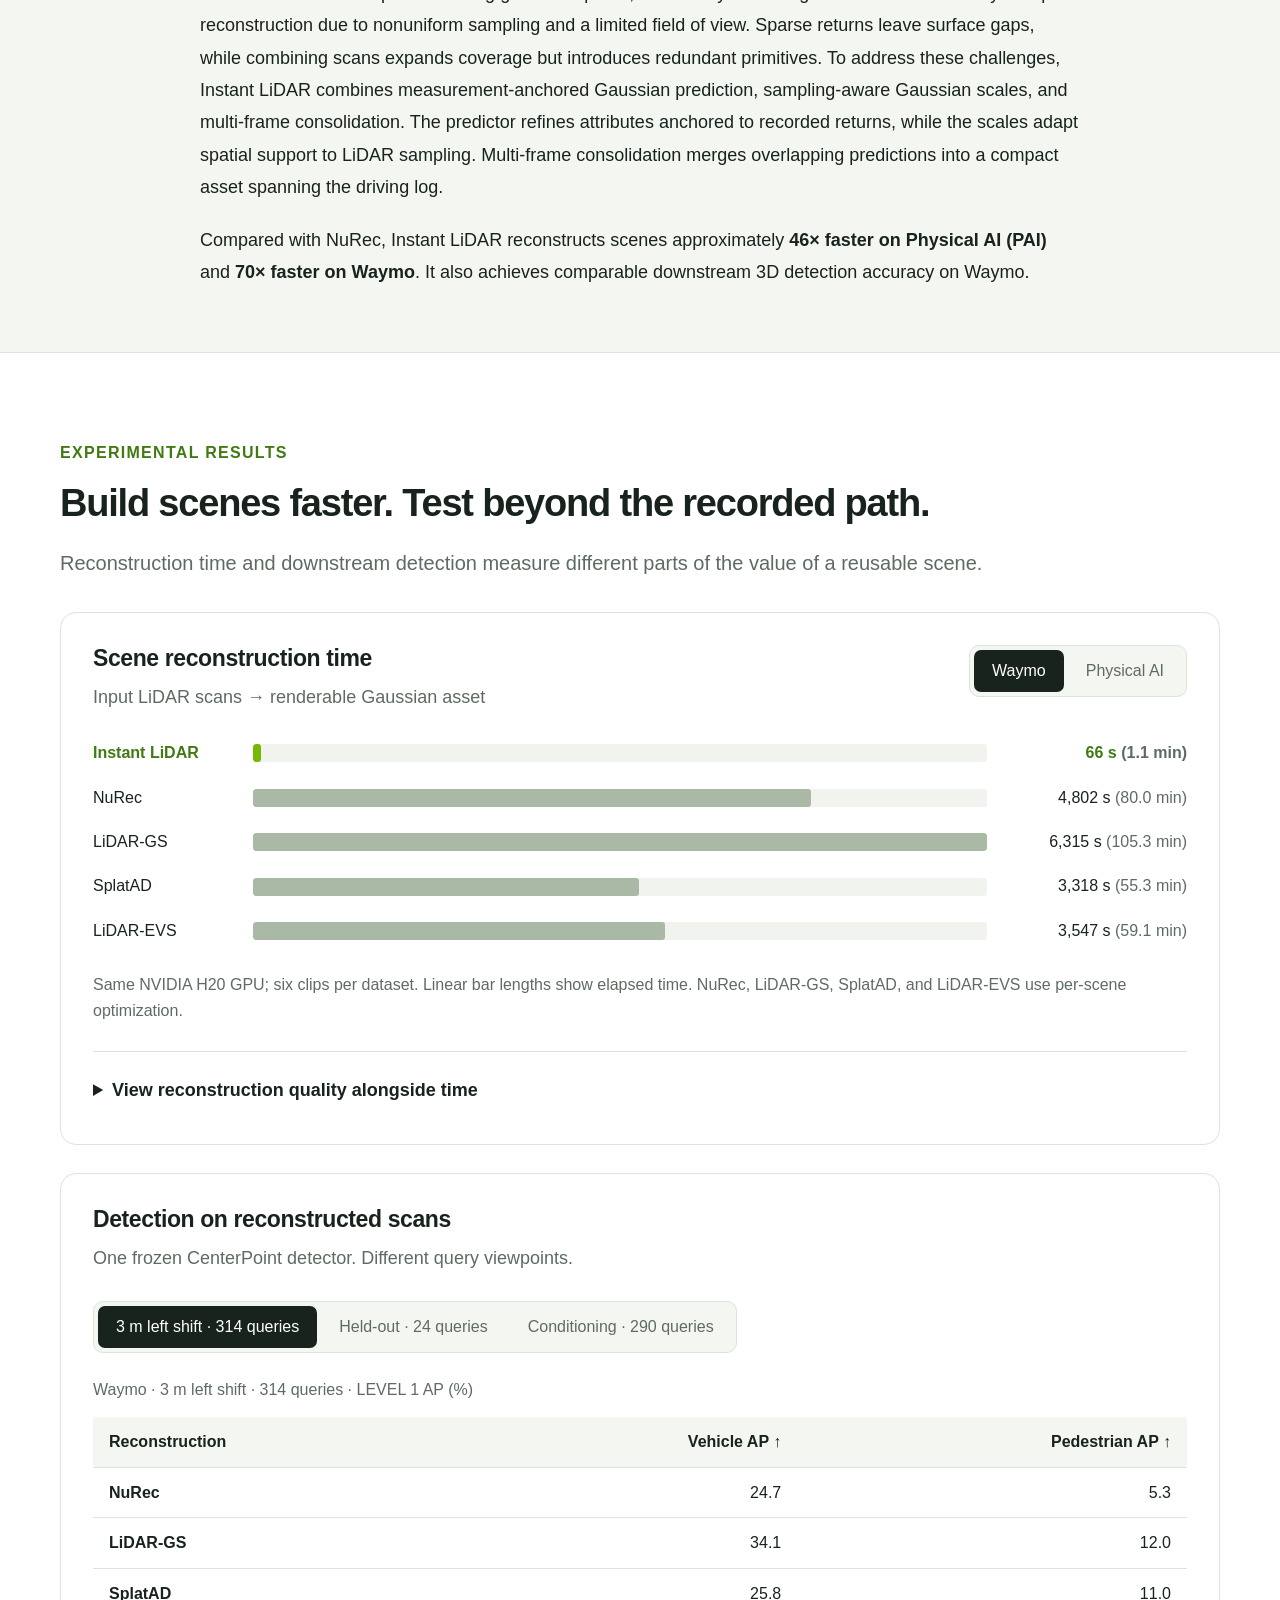
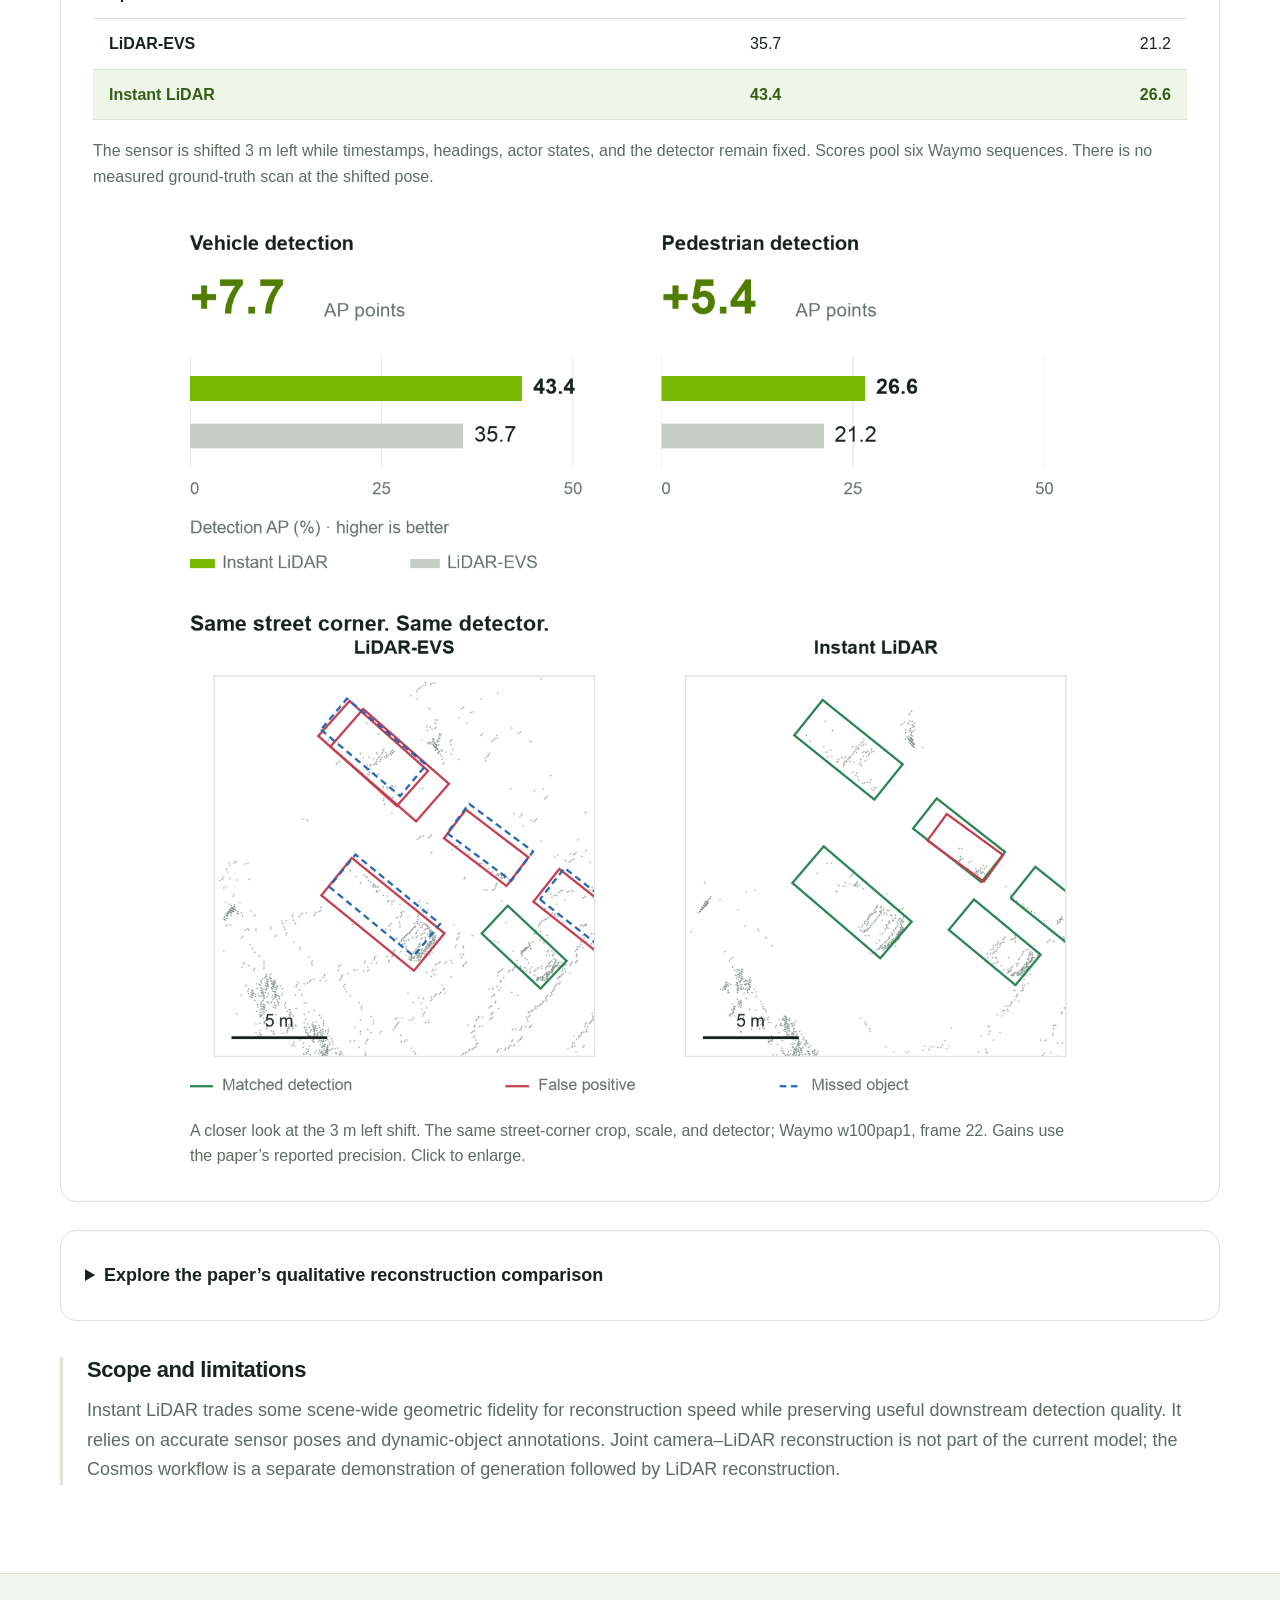
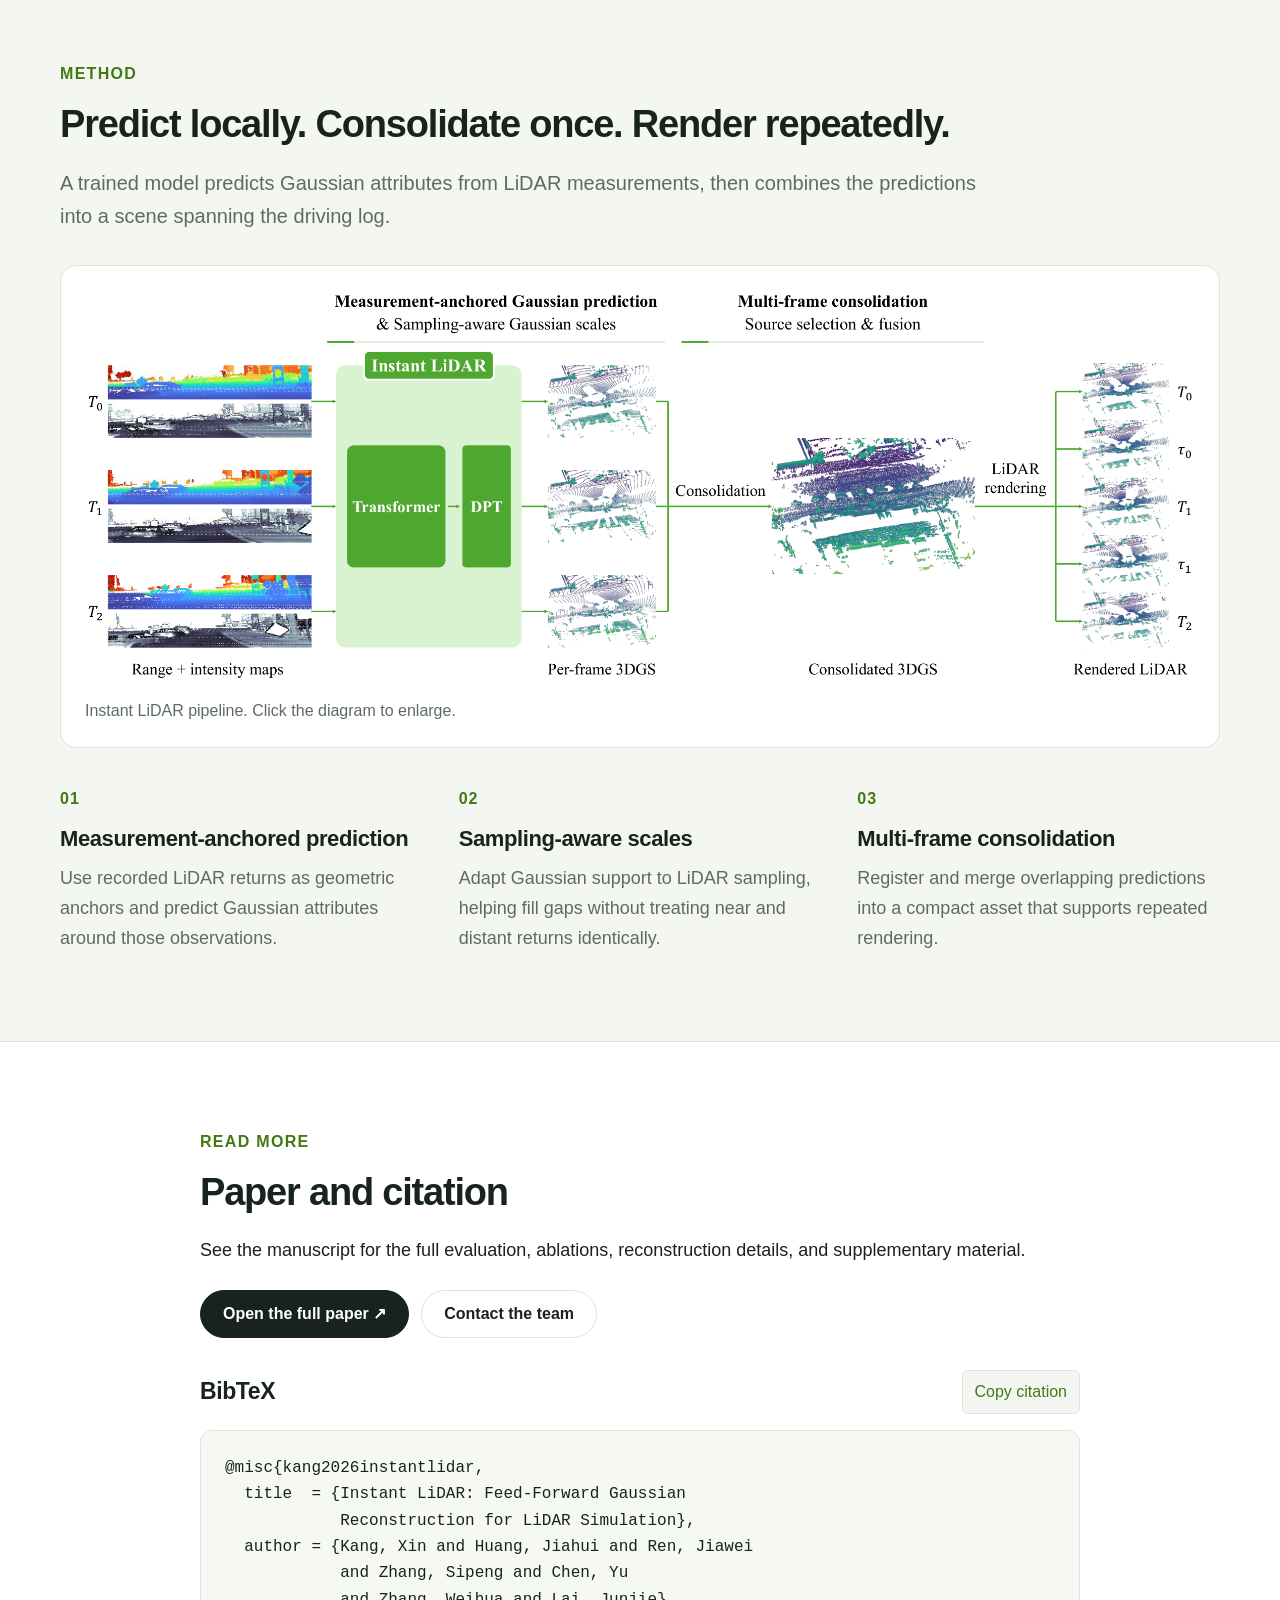
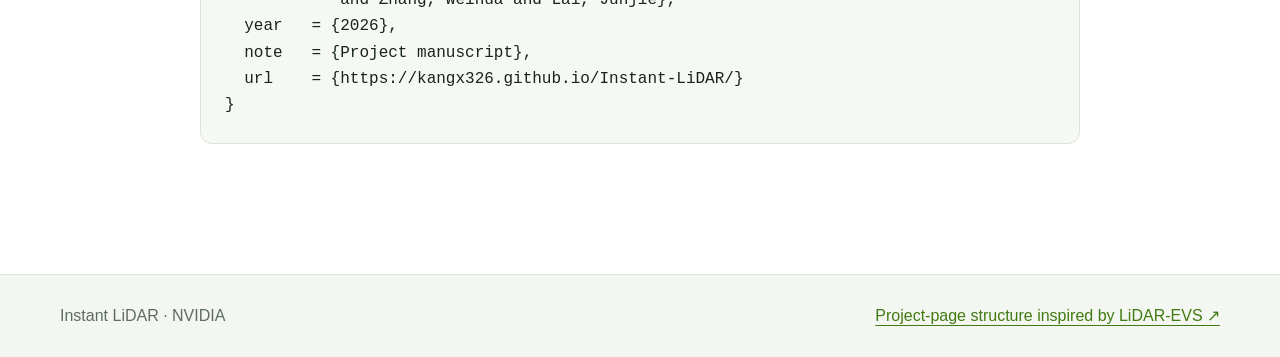
==== commit 44e6e13e: "Improve project-page title, author, and result line wrapping" ====
--- a/Instant-LiDAR/index.html
+++ b/Instant-LiDAR/index.html
@@ -11,7 +11,7 @@
   <meta property="og:url" content="https://kangx326.github.io/Instant-LiDAR/">
   <link rel="canonical" href="https://kangx326.github.io/Instant-LiDAR/">
   <link rel="icon" href="assets/favicon.svg" type="image/svg+xml">
-  <link rel="stylesheet" href="styles.css">
+  <link rel="stylesheet" href="styles.css?v=20261124-layout2">
   <script src="app.js" defer></script>
   <title>Instant LiDAR | Feed-Forward Gaussian Reconstruction for LiDAR Simulation</title>
 </head>
@@ -29,8 +29,10 @@
     <section class="hero container" id="top" aria-labelledby="project-title">
       <p class="eyebrow">NVIDIA · Research project</p>
       <h1 id="project-title">Instant <span>LiDAR</span></h1>
-      <p class="paper-title">Feed-Forward Gaussian Reconstruction<br class="desktop-break"> for LiDAR Simulation</p>
-      <p class="authors">Xin&nbsp;Kang <span>·</span> Jiahui&nbsp;Huang <span>·</span> Jiawei&nbsp;Ren <span>·</span> Sipeng&nbsp;Zhang<br class="desktop-break"><span class="mobile-divider">·</span> Yu&nbsp;Chen <span>·</span> Weihua&nbsp;Zhang <span>·</span> Junjie&nbsp;Lai</p>
+      <p class="paper-title">Feed-Forward Gaussian Reconstruction for LiDAR Simulation</p>
+      <ul class="authors" aria-label="Authors">
+        <li>Xin Kang</li><li>Jiahui Huang</li><li>Jiawei Ren</li><li>Sipeng Zhang</li><li>Yu Chen</li><li>Weihua Zhang</li><li>Junjie Lai</li>
+      </ul>
       <p class="affiliation">NVIDIA</p>
       <div class="hero-actions">
         <a class="button primary" href="assets/instant-lidar-paper.pdf" target="_blank" rel="noopener"><span aria-hidden="true">↗</span> Read the paper</a>
--- a/Instant-LiDAR/styles.css
+++ b/Instant-LiDAR/styles.css
@@ -1,11 +1,10 @@
-.mobile-divider{display:none}
 :root{--ink:#18231d;--muted:#5e6b63;--accent:#417a12;--lime:#76b900;--rule:#dce4da;--surface:#f4f7f1;--radius:16px;color-scheme:light;font-family:Arial,Helvetica,sans-serif;color:var(--ink);font-size:18px;line-height:1.65}
-*{box-sizing:border-box}html{scroll-behavior:smooth;scroll-padding-top:90px}body{margin:0;background:#fff}a{color:var(--accent);text-underline-offset:4px}button{font:inherit;cursor:pointer}button,a{-webkit-tap-highlight-color:transparent}button:focus-visible,a:focus-visible,summary:focus-visible{outline:3px solid var(--lime);outline-offset:5px}img,video{display:block;max-width:100%;height:auto}figure,p,ol{margin:0}p+p{margin-top:20px}h1,h2,h3{line-height:1.2;margin:0;color:var(--ink)}h2{font-size:38px;letter-spacing:-1.2px}h3{font-size:23px;letter-spacing:-.4px}strong{font-weight:700}figure img{margin:auto}video{width:100%;background:#080a0a}figcaption,.note{font-size:16px;line-height:1.6;color:var(--muted)}figcaption{padding:16px 0 0}.container{width:min(1160px,calc(100% - 64px));margin:0 auto}.reading-column{width:min(880px,calc(100% - 64px));margin:0 auto}.section{padding-top:88px;padding-bottom:88px}.eyebrow{font-size:16px;line-height:1.5;letter-spacing:1.3px;font-weight:700;text-transform:uppercase;color:var(--accent);margin-bottom:16px}.section-heading{max-width:940px;margin-bottom:32px}.section-heading>p:last-child{font-size:20px;color:var(--muted);margin-top:20px}.button{display:inline-flex;align-items:center;justify-content:center;gap:10px;min-height:48px;padding:10px 22px;border:1px solid var(--rule);border-radius:999px;text-decoration:none;font-size:16px;line-height:1.6;font-weight:700;background:white;color:var(--ink);transition:background .15s,border-color .15s}.button:hover{border-color:var(--accent);background:var(--surface)}.button.primary{color:#fff;background:var(--ink);border-color:var(--ink)}.button.primary:hover{background:#31552c}.skip-link{position:fixed;top:8px;left:16px;z-index:20;background:white;padding:10px;transform:translateY(-150%)}.skip-link:focus{transform:translateY(0)}
+*{box-sizing:border-box}html{scroll-behavior:smooth;scroll-padding-top:90px}body{margin:0;background:#fff}a{color:var(--accent);text-underline-offset:4px}button{font:inherit;cursor:pointer}button,a{-webkit-tap-highlight-color:transparent}button:focus-visible,a:focus-visible,summary:focus-visible{outline:3px solid var(--lime);outline-offset:5px}img,video{display:block;max-width:100%;height:auto}figure,p,ol{margin:0}p+p{margin-top:20px}h1,h2,h3{line-height:1.2;margin:0;color:var(--ink)}h1,h2,h3{text-wrap:balance}h2{font-size:38px;letter-spacing:-1.2px}h3{font-size:23px;letter-spacing:-.4px}strong{font-weight:700}figure img{margin:auto}video{width:100%;background:#080a0a}figcaption,.note{font-size:16px;line-height:1.6;color:var(--muted)}figcaption{padding:16px 0 0}.container{width:min(1160px,calc(100% - 64px));margin:0 auto}.reading-column{width:min(880px,calc(100% - 64px));margin:0 auto}.section{padding-top:88px;padding-bottom:88px}.eyebrow{font-size:16px;line-height:1.5;letter-spacing:1.3px;font-weight:700;text-transform:uppercase;color:var(--accent);margin-bottom:16px}.section-heading{max-width:940px;margin-bottom:32px}.section-heading>p:last-child{font-size:20px;color:var(--muted);margin-top:20px}.button{display:inline-flex;align-items:center;justify-content:center;gap:10px;min-height:48px;padding:10px 22px;border:1px solid var(--rule);border-radius:999px;text-decoration:none;font-size:16px;line-height:1.6;font-weight:700;background:white;color:var(--ink);transition:background .15s,border-color .15s}.button:hover{border-color:var(--accent);background:var(--surface)}.button.primary{color:#fff;background:var(--ink);border-color:var(--ink)}.button.primary:hover{background:#31552c}.skip-link{position:fixed;top:8px;left:16px;z-index:20;background:white;padding:10px;transform:translateY(-150%)}.skip-link:focus{transform:translateY(0)}
 .site-header{position:sticky;top:0;z-index:10;background:rgba(255,255,255,.97);border-bottom:1px solid var(--rule)}.nav-wrap{width:min(1240px,calc(100% - 64px));min-height:72px;display:flex;align-items:center;justify-content:space-between;gap:24px;margin:auto}.wordmark{font-size:20px;font-weight:700;text-decoration:none;color:var(--ink);display:inline-flex;align-items:center;gap:10px;white-space:nowrap}.brand-dot{width:10px;height:10px;background:var(--lime);border-radius:50%}nav{display:flex;gap:28px}nav a{font-size:16px;font-weight:700;color:var(--muted);text-decoration:none}nav a:hover{color:var(--accent)}
-.hero{text-align:center;padding-top:76px}.hero h1{font-size:76px;line-height:1.05;letter-spacing:-3px}.hero h1 span{color:var(--accent)}.paper-title{font-size:30px;line-height:1.35;letter-spacing:-.5px;font-weight:500;max-width:900px;margin:18px auto 0}.authors{font-size:18px;line-height:1.85;margin:24px auto 0;color:#435149}.authors span{padding:0 6px;color:#879187}.affiliation{margin-top:8px;font-size:18px;font-weight:700}.hero-actions,.paper-actions{display:flex;gap:12px;flex-wrap:wrap;justify-content:center;margin-top:24px}.hero-summary{max-width:850px;margin:36px auto 0;font-size:20px;line-height:1.65;color:var(--muted)}.hero-summary strong{color:var(--ink)}.hero-metrics{display:grid;grid-template-columns:repeat(3,1fr);margin-top:36px;padding:28px 16px;background:var(--surface);border:1px solid var(--rule);border-radius:var(--radius)}.hero-metrics>div+div{border-left:1px solid #d0dccb}.metric-value{font-size:52px;font-weight:700;letter-spacing:-2px;line-height:1.15;color:var(--accent)}.metric-value span{font-size:32px;letter-spacing:-1px}.metric-label{font-size:16px;margin-top:10px;line-height:1.5;color:#4c5b50}.hero-note{max-width:940px;margin:16px auto 0}
+.hero{text-align:center;padding-top:76px}.hero h1{font-size:76px;line-height:1.05;letter-spacing:-3px}.hero h1 span{color:var(--accent)}.paper-title{font-size:30px;line-height:1.35;letter-spacing:-.5px;font-weight:500;max-width:100%;margin:18px auto 0;text-wrap:balance}.authors{display:flex;flex-wrap:wrap;justify-content:center;gap:6px 24px;list-style:none;padding:0;font-size:18px;line-height:1.65;margin:24px auto 0;color:#435149}.authors li{white-space:nowrap}.affiliation{margin-top:8px;font-size:18px;font-weight:700}.hero-actions,.paper-actions{display:flex;gap:12px;flex-wrap:wrap;justify-content:center;margin-top:24px}.hero-summary{max-width:850px;margin:36px auto 0;font-size:20px;line-height:1.65;color:var(--muted)}.hero-summary strong{color:var(--ink)}.hero-metrics{display:grid;grid-template-columns:repeat(3,1fr);margin-top:36px;padding:28px 16px;background:var(--surface);border:1px solid var(--rule);border-radius:var(--radius)}.hero-metrics>div+div{border-left:1px solid #d0dccb}.metric-value{font-size:52px;font-weight:700;letter-spacing:-2px;line-height:1.15;color:var(--accent)}.metric-value span{font-size:32px;letter-spacing:-1px}.metric-label{font-size:16px;margin-top:10px;line-height:1.5;color:#4c5b50}.hero-note{max-width:940px;margin:16px auto 0}
 .demo-section{padding-top:76px}.pipeline{list-style:none;display:grid;grid-template-columns:repeat(4,1fr);padding:0;margin:28px 0 24px;gap:20px}.pipeline li{border-top:2px solid var(--rule);padding-top:14px}.pipeline strong,.pipeline li>span:last-child{display:block}.pipeline strong{font-size:18px;line-height:1.4;margin:6px 0}.pipeline li>span:last-child{font-size:16px;color:var(--muted)}.step-index{font-size:16px;font-weight:700;letter-spacing:1px;color:var(--accent)}.video-figure video{border-radius:var(--radius);border:1px solid #252e28}.video-figure figcaption{display:flex;justify-content:space-between;gap:16px;flex-wrap:wrap}.chapter-buttons{display:flex;gap:8px;flex-wrap:wrap;margin:20px 0 16px}.chapter-buttons button{padding:10px 13px;background:var(--surface);border:1px solid var(--rule);border-radius:8px;font-size:16px;line-height:1.5;color:var(--ink)}.chapter-buttons button:hover{border-color:var(--accent)}.chapter-buttons span{color:var(--muted);margin-left:7px}.comparison-heading{margin-top:52px;margin-bottom:20px}.comparison-heading p{margin-top:12px;color:var(--muted)}.abstract-section{background:var(--surface);border-block:1px solid var(--rule);padding:64px 0}.abstract-section h2{margin-bottom:24px}.abstract-section p:not(.eyebrow){font-size:18px;line-height:1.8}
-.results-block{padding:32px;border:1px solid var(--rule);border-radius:var(--radius);margin-top:28px}.block-heading{display:flex;justify-content:space-between;align-items:flex-start;gap:24px;margin-bottom:28px}.block-heading p{margin-top:10px;color:var(--muted)}.segmented{display:inline-flex;gap:4px;padding:4px;background:var(--surface);border:1px solid var(--rule);border-radius:10px;flex-shrink:0}.segmented button{border:0;padding:9px 18px;border-radius:7px;font-size:16px;line-height:1.5;color:var(--muted);background:none;white-space:nowrap}.segmented button.selected{background:var(--ink);color:#fff}.segmented button:hover:not(.selected){background:#e6edde}.timing-chart{display:grid;gap:18px;margin:24px 0 28px}.time-row{display:grid;grid-template-columns:140px minmax(0,1fr) 130px;align-items:center;gap:20px;font-size:16px}.time-row.ours{font-weight:700;color:var(--accent)}.bar-track{height:18px;background:#f0f3ee;border-radius:3px;overflow:hidden}.bar{height:100%;background:#aab9a5;border-radius:3px}.ours .bar{background:var(--lime)}.time-value{text-align:right;font-variant-numeric:tabular-nums}.time-value small{display:block;white-space:nowrap;font-size:16px;color:var(--muted)}.data-details{border-top:1px solid var(--rule);margin-top:28px;padding-top:18px}.data-details summary{cursor:pointer;font-weight:700;font-size:18px;padding:6px 0;color:var(--ink)}.data-details[open] summary{margin-bottom:20px}.table-scroll{overflow-x:auto;width:100%}table{width:100%;border-collapse:collapse;font-size:16px;line-height:1.6;font-variant-numeric:tabular-nums}caption{text-align:left;padding-bottom:14px;color:var(--muted);font-size:16px}th,td{padding:12px 16px;border-bottom:1px solid var(--rule);text-align:right;white-space:nowrap}th:first-child,td:first-child{text-align:left}thead{background:var(--surface)}tbody tr.ours{background:#eef6e7;font-weight:700;color:#345e16}table+p{margin-top:18px}.data-details .note{margin-top:18px}.query-tabs{margin-bottom:24px;flex-wrap:wrap}.detection-block>.note{margin-top:18px}.evidence-figure{max-width:900px;margin:36px auto 0}.evidence-figure img{width:100%;height:auto}.full-figure{padding:24px;border:1px solid var(--rule);border-radius:var(--radius)}.full-figure img{width:100%;margin-top:20px}.scope-note{border-left:3px solid var(--rule);padding-left:24px;margin-top:36px}.scope-note h3{font-size:22px;margin-bottom:12px}.scope-note p{font-size:18px;color:var(--muted)}
+.results-block{padding:32px;border:1px solid var(--rule);border-radius:var(--radius);margin-top:28px}.block-heading{display:flex;justify-content:space-between;align-items:flex-start;gap:24px;margin-bottom:28px}.block-heading p{margin-top:10px;color:var(--muted)}.segmented{display:inline-flex;gap:4px;padding:4px;background:var(--surface);border:1px solid var(--rule);border-radius:10px;flex-shrink:0}.segmented button{border:0;padding:9px 18px;border-radius:7px;font-size:16px;line-height:1.5;color:var(--muted);background:none;white-space:nowrap}.segmented button.selected{background:var(--ink);color:#fff}.segmented button:hover:not(.selected){background:#e6edde}.timing-chart{display:grid;gap:18px;margin:24px 0 28px}.time-row{display:grid;grid-template-columns:140px minmax(0,1fr) 180px;align-items:center;gap:20px;font-size:16px}.time-row.ours{font-weight:700;color:var(--accent)}.bar-track{height:18px;background:#f0f3ee;border-radius:3px;overflow:hidden}.bar{height:100%;background:#aab9a5;border-radius:3px}.ours .bar{background:var(--lime)}.time-value{text-align:right;white-space:nowrap;font-variant-numeric:tabular-nums}.time-value small{white-space:nowrap;font-size:16px;color:var(--muted)}.data-details{border-top:1px solid var(--rule);margin-top:28px;padding-top:18px}.data-details summary{cursor:pointer;font-weight:700;font-size:18px;padding:6px 0;color:var(--ink)}.data-details[open] summary{margin-bottom:20px}.table-scroll{overflow-x:auto;width:100%}table{width:100%;border-collapse:collapse;font-size:16px;line-height:1.6;font-variant-numeric:tabular-nums}caption{text-align:left;padding-bottom:14px;color:var(--muted);font-size:16px}th,td{padding:12px 16px;border-bottom:1px solid var(--rule);text-align:right;white-space:nowrap}th:first-child,td:first-child{text-align:left}thead{background:var(--surface)}tbody tr.ours{background:#eef6e7;font-weight:700;color:#345e16}table+p{margin-top:18px}.data-details .note{margin-top:18px}.query-tabs{margin-bottom:24px;flex-wrap:wrap}.detection-block>.note{margin-top:18px}.evidence-figure{max-width:900px;margin:36px auto 0}.evidence-figure img{width:100%;height:auto}.full-figure{padding:24px;border:1px solid var(--rule);border-radius:var(--radius)}.full-figure img{width:100%;margin-top:20px}.scope-note{border-left:3px solid var(--rule);padding-left:24px;margin-top:36px}.scope-note h3{font-size:22px;margin-bottom:12px}.scope-note p{font-size:18px;color:var(--muted)}
 .method-section{background:var(--surface);border-block:1px solid var(--rule)}.method-figure{padding:24px;background:white;border:1px solid var(--rule);border-radius:var(--radius)}.method-figure img{width:100%}.method-grid{display:grid;grid-template-columns:repeat(3,1fr);gap:36px;margin-top:36px}.method-grid h3{font-size:22px;margin:12px 0}.method-grid p{font-size:18px;color:var(--muted)}.paper-section h2{margin-bottom:20px}.paper-actions{justify-content:flex-start;margin-bottom:32px}.citation-heading{display:flex;align-items:center;justify-content:space-between;gap:16px}.text-button{padding:8px 12px;background:var(--surface);border:1px solid var(--rule);border-radius:6px;font-size:16px;color:var(--accent)}pre{padding:24px;border:1px solid var(--rule);background:#f6f8f4;border-radius:12px;font-size:16px;line-height:1.65;white-space:pre-wrap;overflow-wrap:anywhere}#copy-status{min-height:26px}.site-footer{background:var(--surface);border-top:1px solid var(--rule);font-size:16px;color:var(--muted);padding:28px 0}.site-footer>.container{display:flex;gap:20px;flex-wrap:wrap;justify-content:space-between}.site-footer a{font-size:16px}
-@media(max-width:900px){.block-heading{display:block}.block-heading .segmented{margin-top:20px}.pipeline{grid-template-columns:repeat(2,1fr)}.method-grid{gap:24px}.hero h1{font-size:64px}.paper-title{font-size:28px}.hero-metrics{gap:12px}.metric-label{max-width:200px;margin-inline:auto}.time-row{grid-template-columns:115px minmax(0,1fr) 115px;gap:12px}.query-tabs{display:flex}.query-tabs button{flex:1;white-space:normal}}
-@media(max-width:600px){html{scroll-padding-top:110px}.container,.reading-column,.nav-wrap{width:calc(100% - 36px)}.nav-wrap{min-height:92px;flex-direction:column;justify-content:center;gap:8px}nav{gap:24px}.wordmark{font-size:18px}.hero{padding-top:44px}.hero h1{font-size:54px;letter-spacing:-2px}.paper-title{font-size:25px}.desktop-break{display:none}.mobile-divider{display:inline}.authors{font-size:16px}.authors span{padding:0 2px}.affiliation{font-size:18px}.hero-actions{gap:10px}.hero-actions .button{padding:10px 16px}.hero-summary{font-size:18px;margin-top:28px}.hero-metrics{padding:18px 8px;gap:4px}.metric-value{font-size:38px;letter-spacing:-1px}.metric-value span{font-size:23px}.metric-label{font-size:16px;padding:0 6px}.hero-metrics>div+div{border-left:1px solid #d0dccb}.hero-note{text-align:left}.section{padding-block:52px}h2{font-size:30px;letter-spacing:-.6px}.section-heading>p:last-child{font-size:18px}.pipeline{gap:18px}.pipeline strong{font-size:18px}.pipeline li>span:last-child{font-size:16px}.chapter-buttons button{flex:1 1 145px;text-align:left}.chapter-buttons span{display:block;margin:0}.abstract-section{padding:48px 0}.results-block{padding:22px 16px}.time-row{grid-template-columns:102px minmax(0,1fr) 84px;gap:8px}.time-value small{display:block}.bar-track{height:16px}.query-tabs{display:flex;flex-direction:column}.query-tabs button{white-space:normal}.data-details{padding-top:16px}th,td{padding:12px 10px}.full-figure{padding:20px 16px}.method-grid{grid-template-columns:1fr;gap:28px}.method-figure{padding:12px}.scope-note{padding-left:18px}.paper-actions{gap:10px}pre{padding:18px;font-size:16px}.site-footer>.container{display:block}.site-footer a{display:block;margin-top:12px}}
+@media(max-width:900px){.block-heading{display:block}.block-heading .segmented{margin-top:20px}.pipeline{grid-template-columns:repeat(2,1fr)}.method-grid{gap:24px}.hero h1{font-size:64px}.paper-title{font-size:28px}.hero-metrics{gap:12px}.metric-label{max-width:200px;margin-inline:auto}.time-row{grid-template-columns:115px minmax(0,1fr) 160px;gap:12px}.query-tabs{display:flex}.query-tabs button{flex:1;white-space:normal}}
+@media(max-width:600px){html{scroll-padding-top:110px}.container,.reading-column,.nav-wrap{width:calc(100% - 36px)}.nav-wrap{min-height:92px;flex-direction:column;justify-content:center;gap:8px}nav{gap:24px}.wordmark{font-size:18px}.hero{padding-top:44px}.hero h1{font-size:54px;letter-spacing:-2px}.paper-title{font-size:25px}.authors{font-size:16px;column-gap:18px}.affiliation{font-size:18px}.hero-actions{gap:10px}.hero-actions .button{padding:10px 16px}.hero-summary{font-size:18px;margin-top:28px}.hero-metrics{padding:18px 8px;gap:4px}.metric-value{font-size:38px;letter-spacing:-1px}.metric-value span{font-size:23px}.metric-label{font-size:16px;padding:0 6px}.hero-metrics>div+div{border-left:1px solid #d0dccb}.hero-note{text-align:left}.section{padding-block:52px}h2{font-size:30px;letter-spacing:-.6px}.section-heading>p:last-child{font-size:18px}.pipeline{gap:18px}.pipeline strong{font-size:18px}.pipeline li>span:last-child{font-size:16px}.chapter-buttons button{flex:1 1 145px;text-align:left}.chapter-buttons span{display:block;margin:0}.abstract-section{padding:48px 0}.results-block{padding:22px 16px}.time-row{grid-template-columns:102px minmax(0,1fr) 84px;gap:8px}.time-value small{display:block}.bar-track{height:16px}.query-tabs{display:flex;flex-direction:column}.query-tabs button{white-space:normal}.data-details{padding-top:16px}th,td{padding:12px 10px}.full-figure{padding:20px 16px}.method-grid{grid-template-columns:1fr;gap:28px}.method-figure{padding:12px}.scope-note{padding-left:18px}.paper-actions{gap:10px}pre{padding:18px;font-size:16px}.site-footer>.container{display:block}.site-footer a{display:block;margin-top:12px}}
 @media(prefers-reduced-motion:reduce){html{scroll-behavior:auto}*{transition:none!important}}
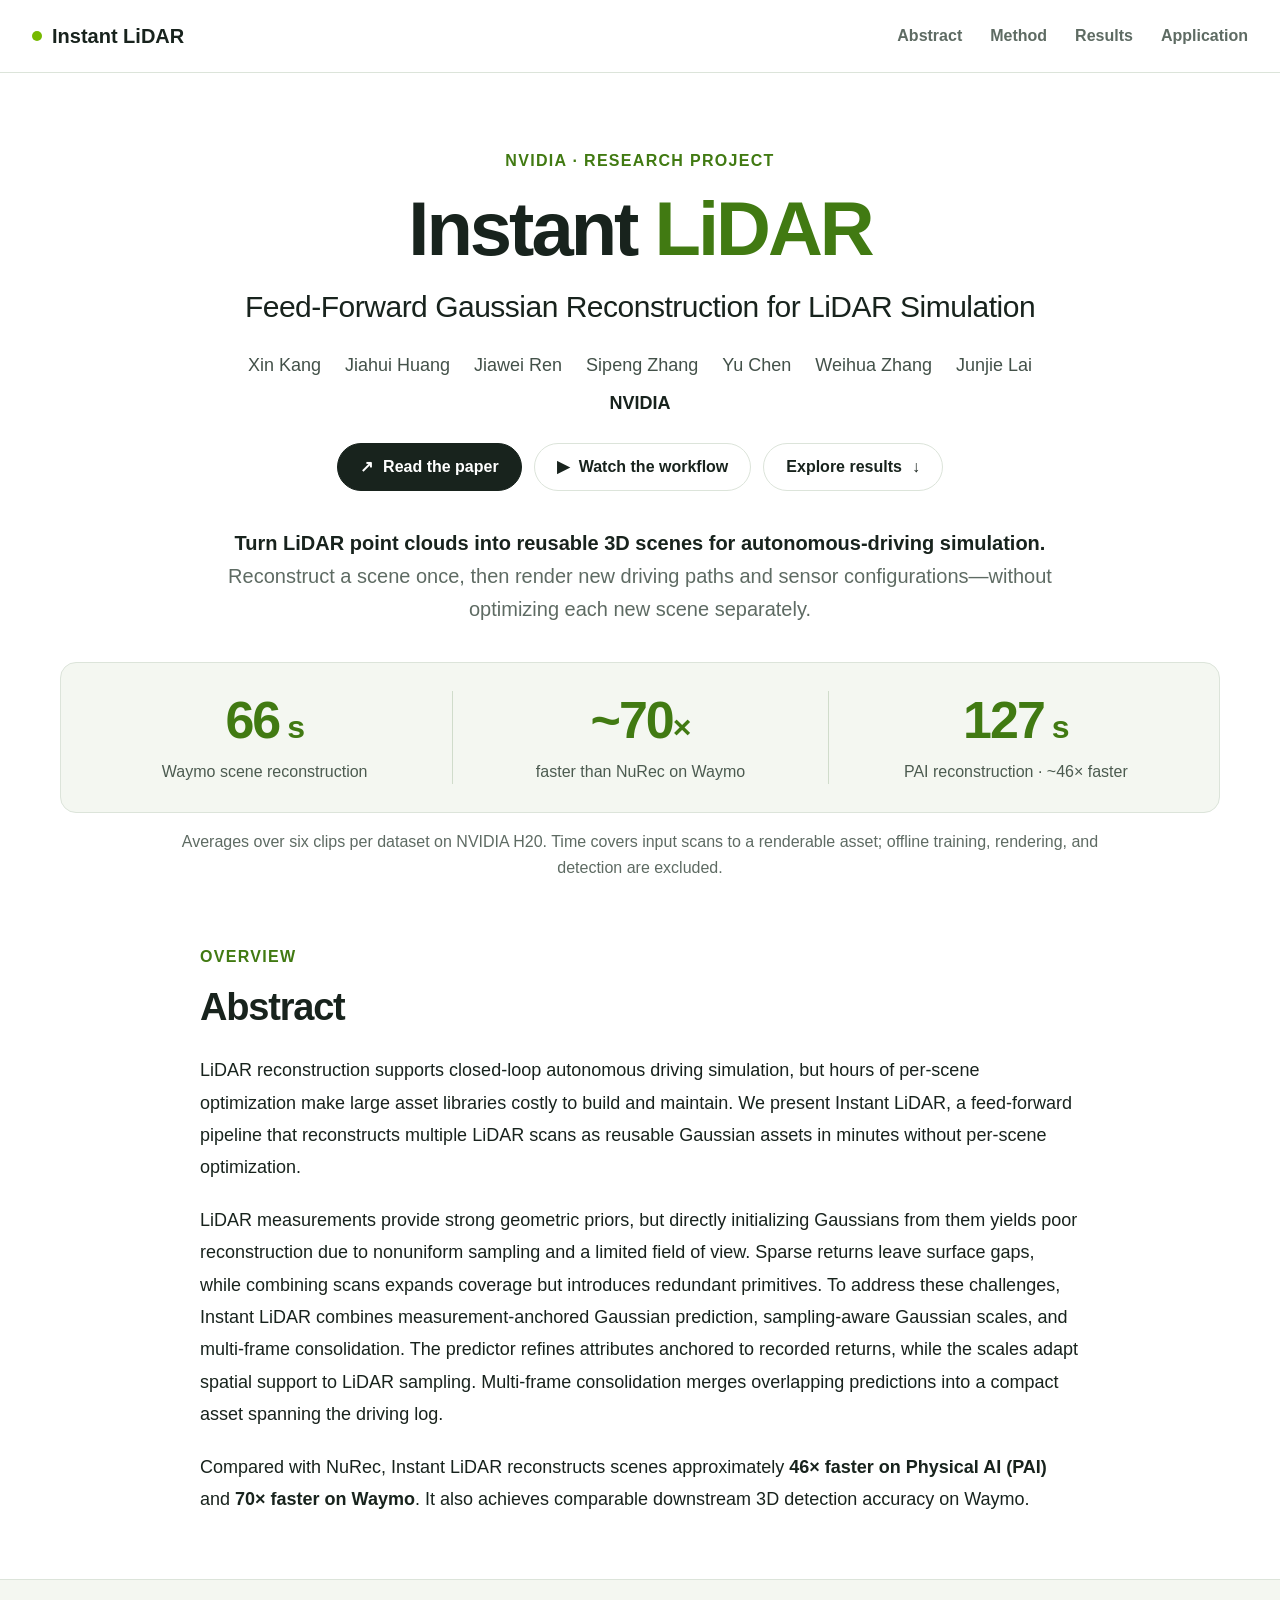
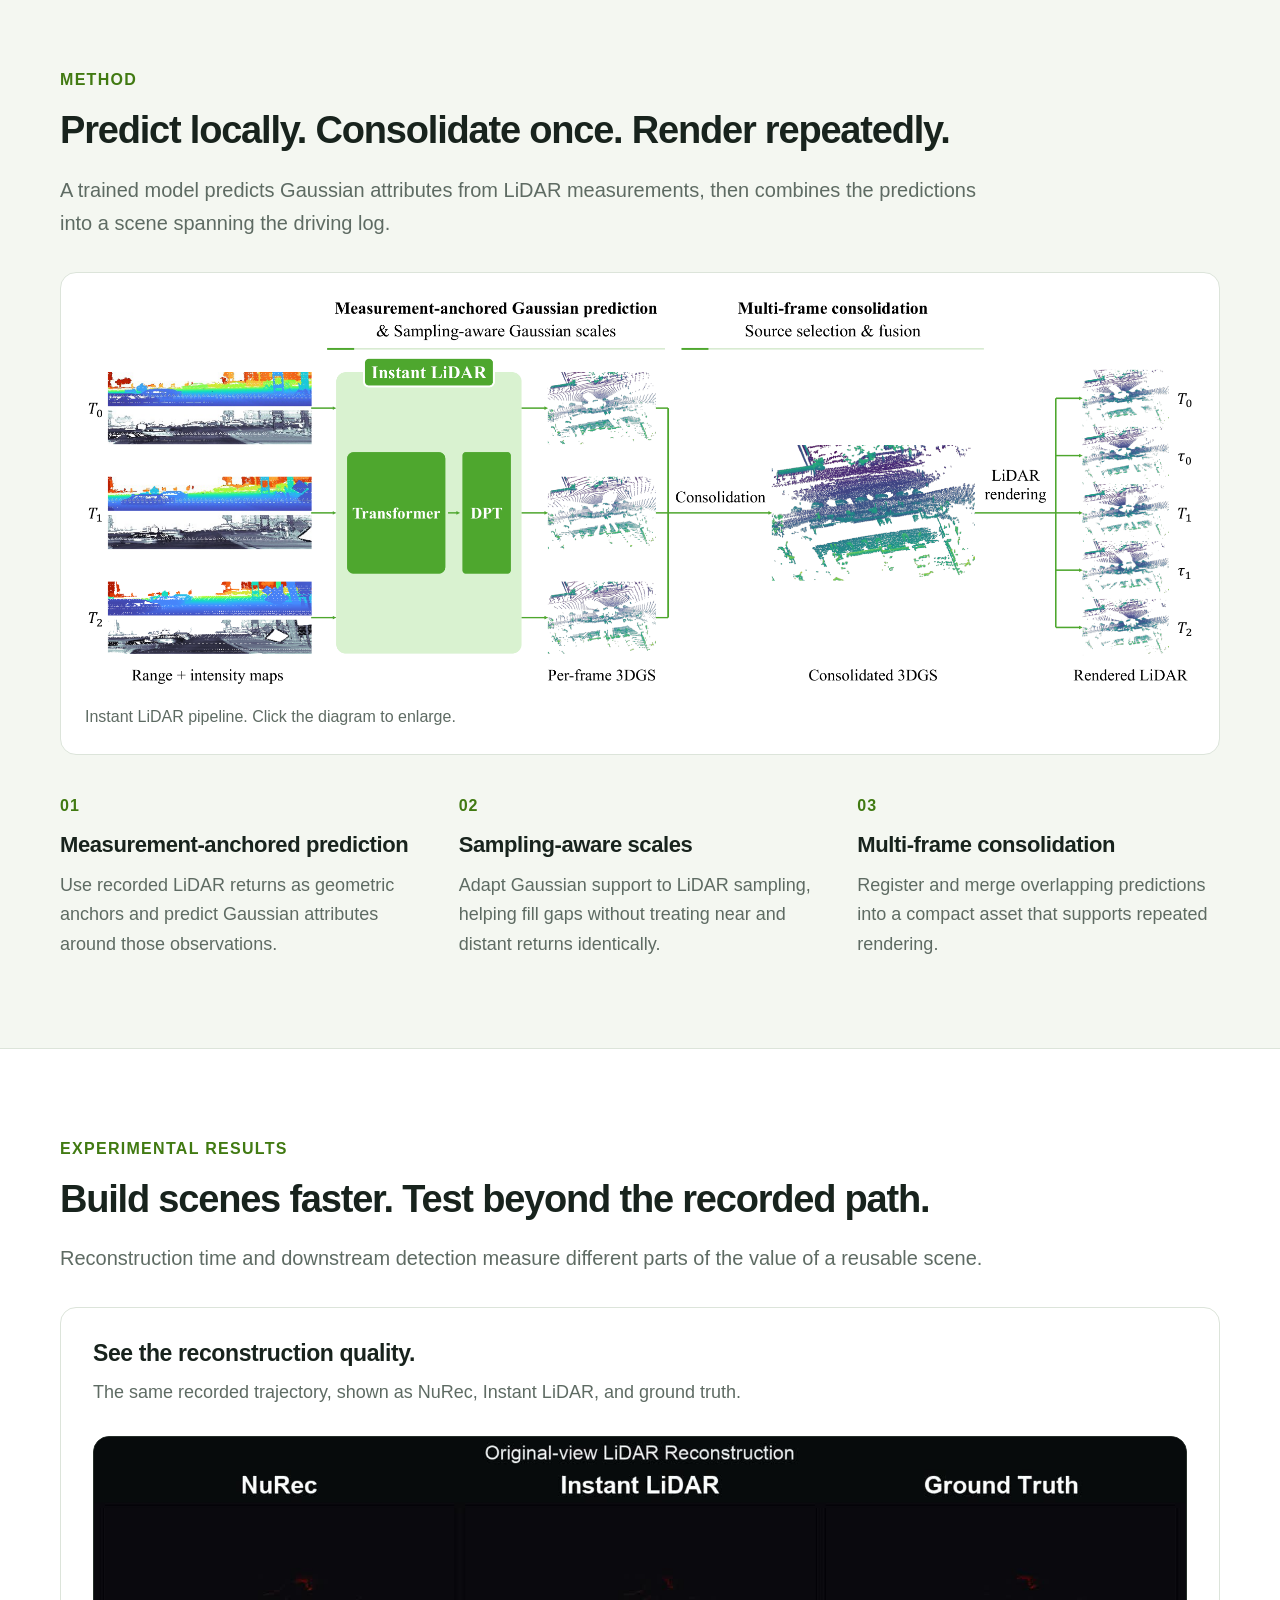
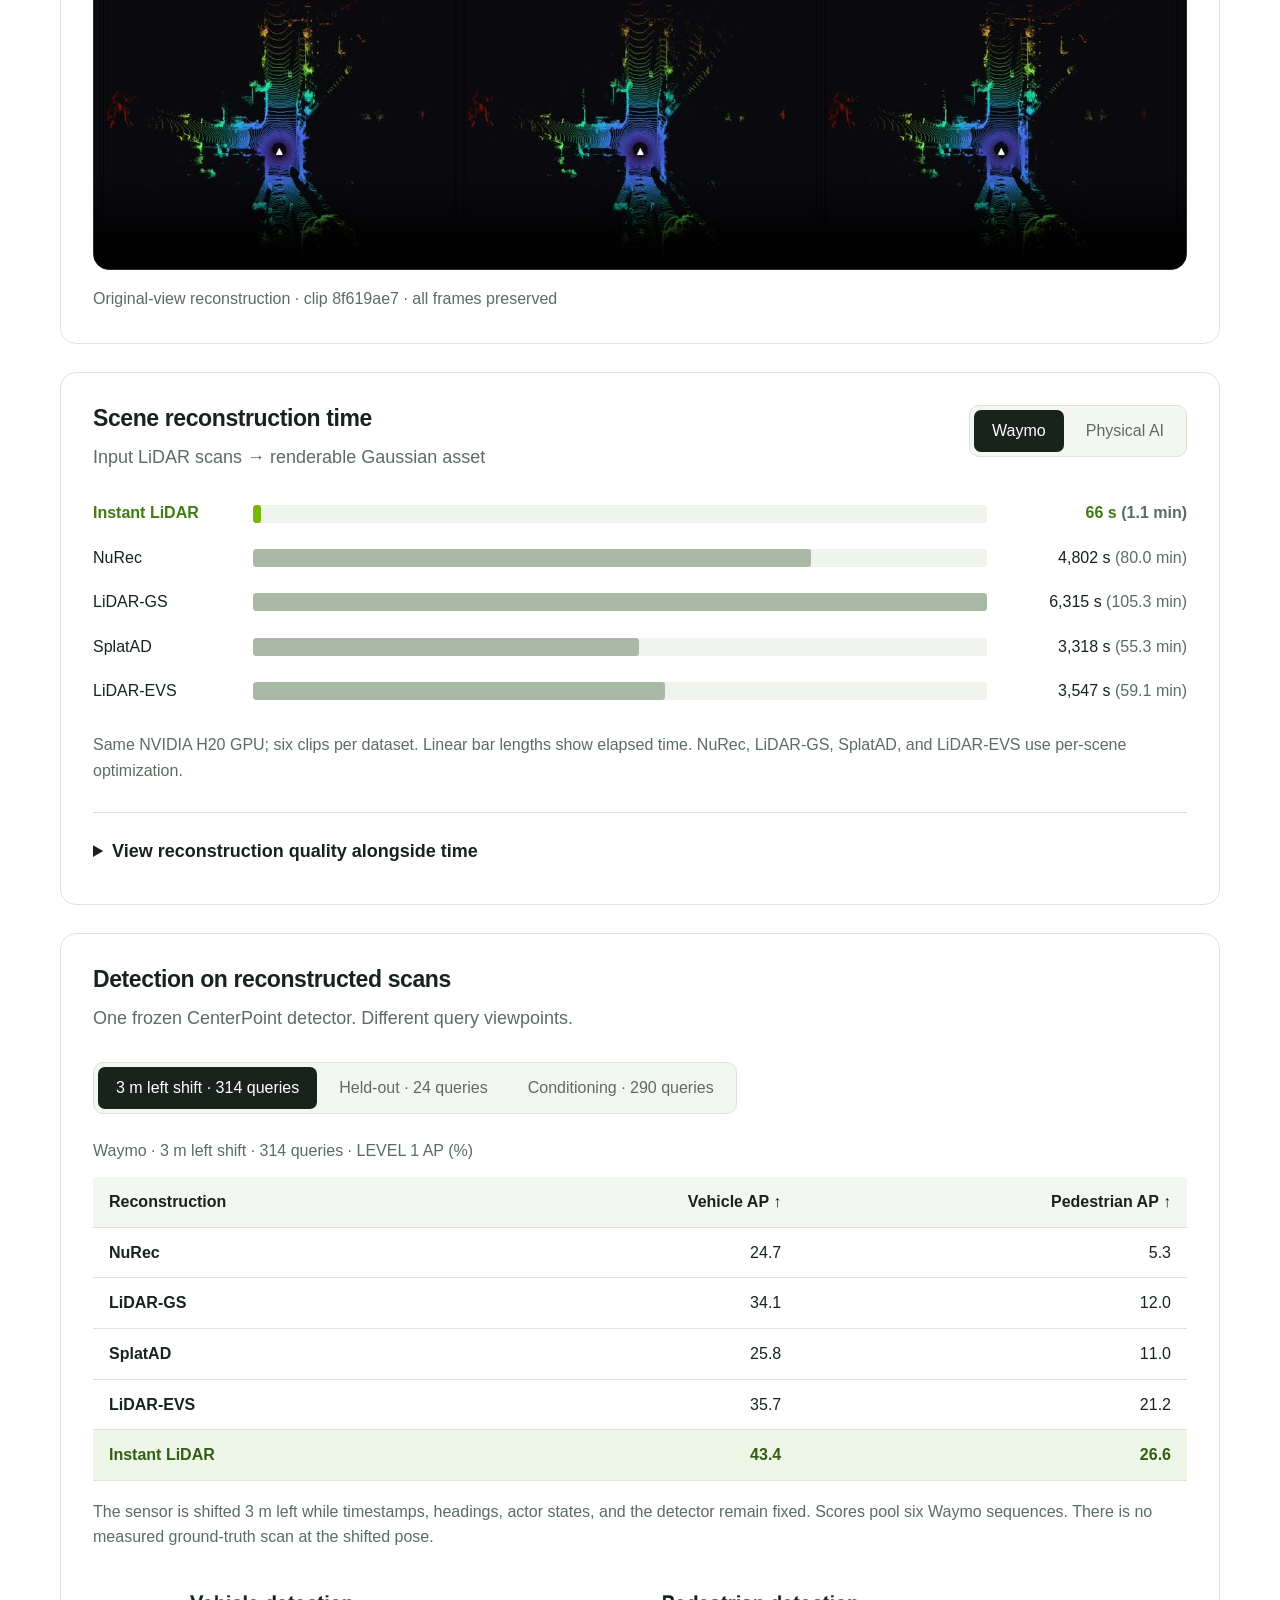
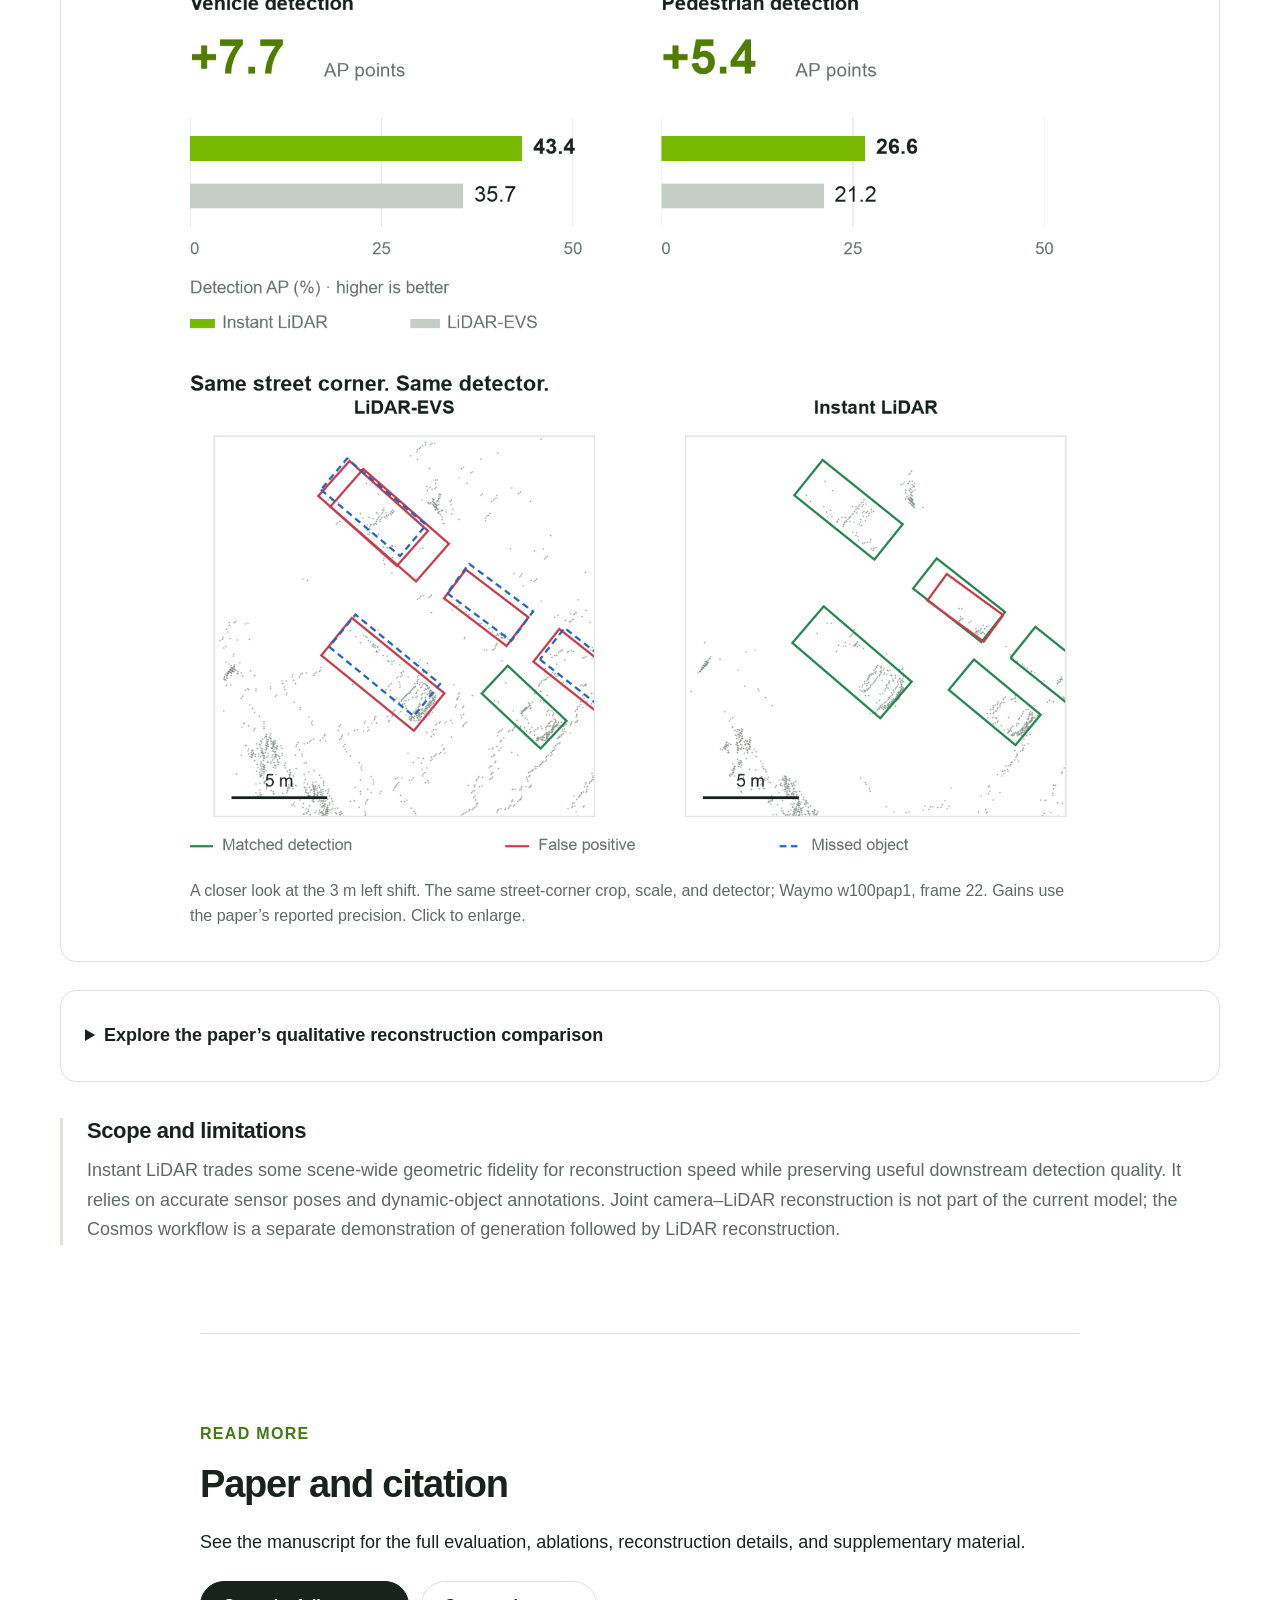
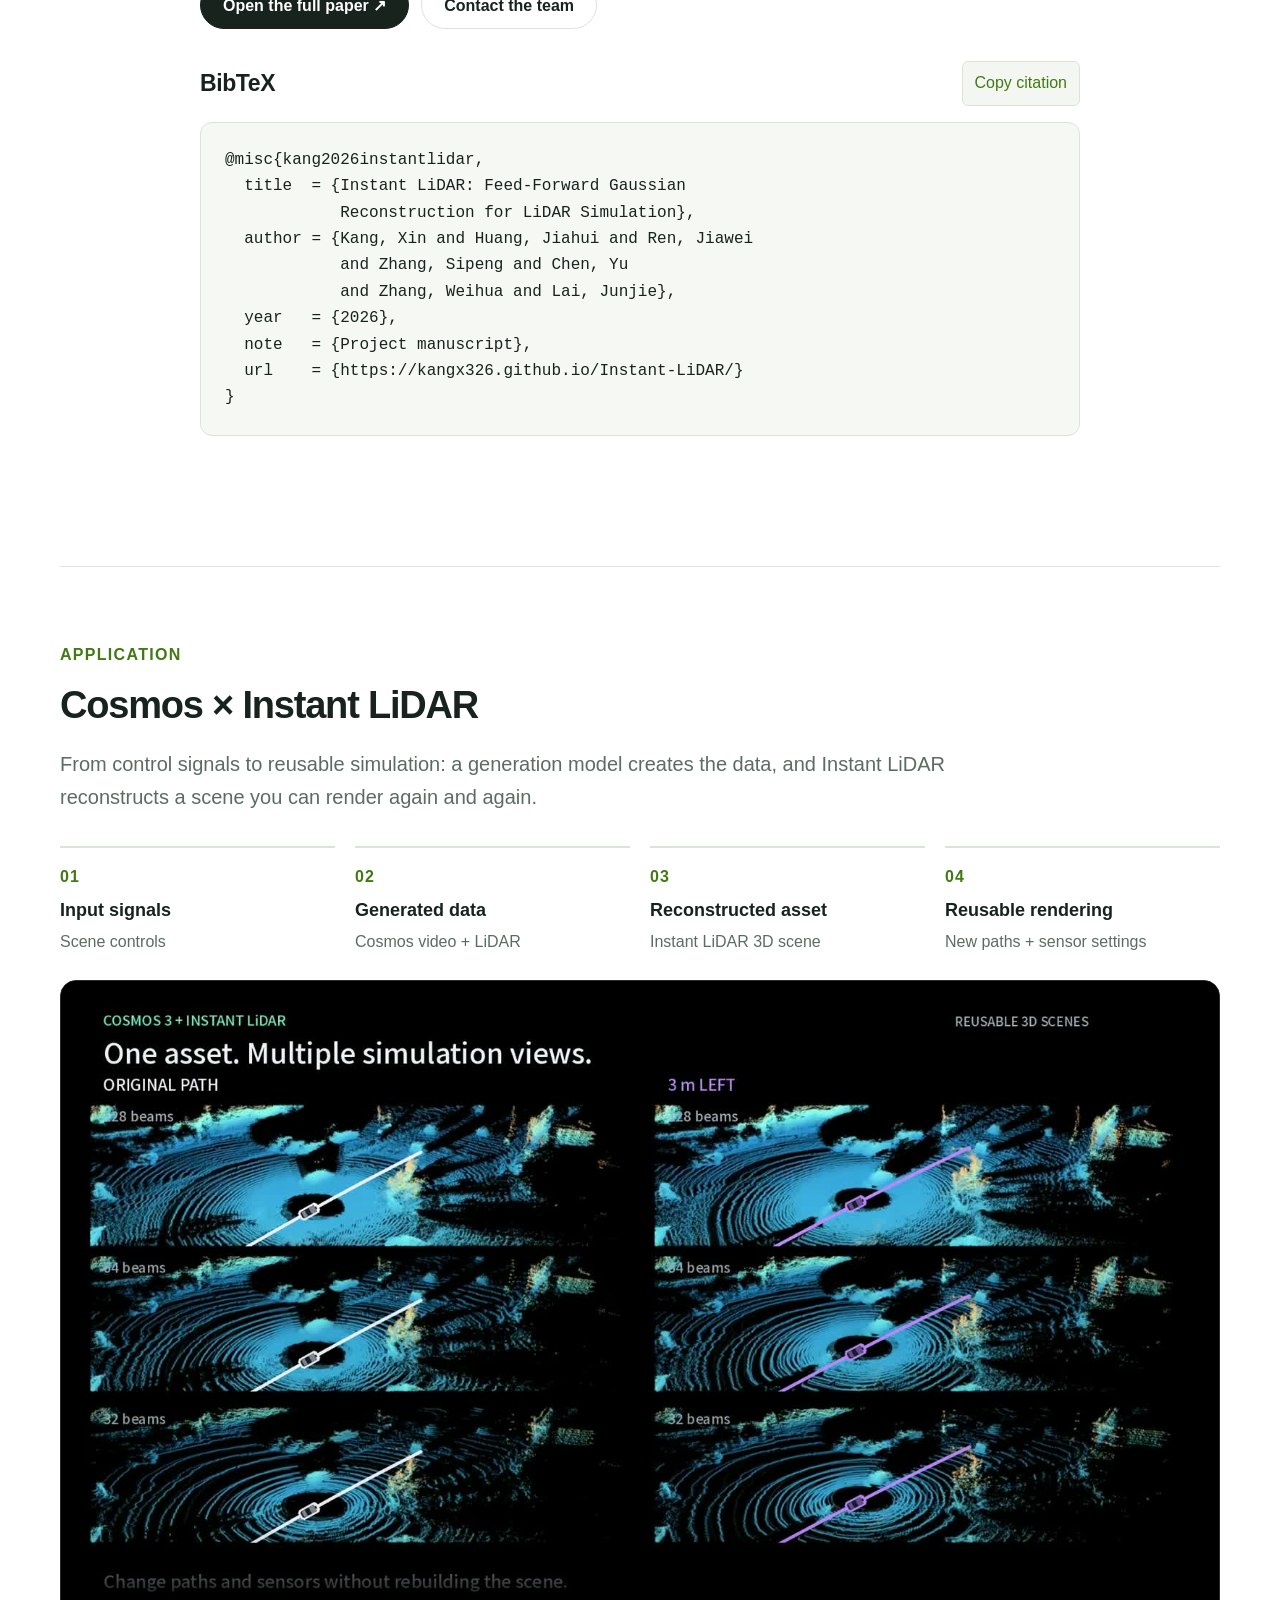
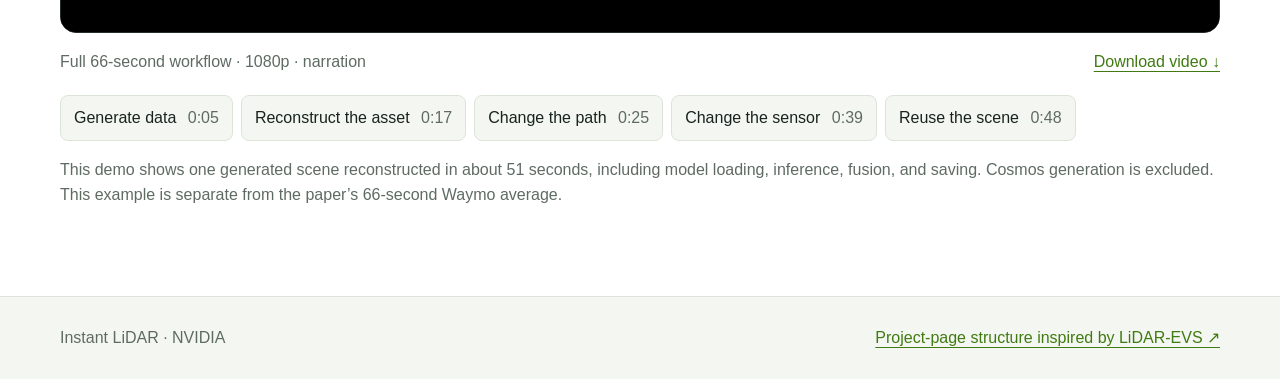
==== commit 8eec9507: "Lead with abstract and method; move Cosmos application to the end" ====
--- a/Instant-LiDAR/index.html
+++ b/Instant-LiDAR/index.html
@@ -11,7 +11,7 @@
   <meta property="og:url" content="https://kangx326.github.io/Instant-LiDAR/">
   <link rel="canonical" href="https://kangx326.github.io/Instant-LiDAR/">
   <link rel="icon" href="assets/favicon.svg" type="image/svg+xml">
-  <link rel="stylesheet" href="styles.css?v=20261124-layout2">
+  <link rel="stylesheet" href="styles.css?v=20261124-order3">
   <script src="app.js" defer></script>
   <title>Instant LiDAR | Feed-Forward Gaussian Reconstruction for LiDAR Simulation</title>
 </head>
@@ -21,7 +21,7 @@
     <div class="nav-wrap">
       <a class="wordmark" href="#top"><span class="brand-dot" aria-hidden="true"></span>Instant LiDAR</a>
       <nav aria-label="Main navigation">
-        <a href="#demo">Demo</a><a href="#results">Results</a><a href="#method">Method</a><a href="#paper">Paper</a>
+        <a href="#abstract">Abstract</a><a href="#method">Method</a><a href="#results">Results</a><a href="#demo">Application</a>
       </nav>
     </div>
   </header>
@@ -48,8 +48,77 @@
       <p class="note hero-note">Averages over six clips per dataset on NVIDIA H20. Time covers input scans to a renderable asset; offline training, rendering, and detection are excluded.</p>
     </section>
 
+    <section class="abstract-section" id="abstract" aria-labelledby="abstract-title">
+      <div class="reading-column"><p class="eyebrow">Overview</p><h2 id="abstract-title">Abstract</h2>
+        <p>LiDAR reconstruction supports closed-loop autonomous driving simulation, but hours of per-scene optimization make large asset libraries costly to build and maintain. We present Instant LiDAR, a feed-forward pipeline that reconstructs multiple LiDAR scans as reusable Gaussian assets in minutes without per-scene optimization.</p>
+        <p>LiDAR measurements provide strong geometric priors, but directly initializing Gaussians from them yields poor reconstruction due to nonuniform sampling and a limited field of view. Sparse returns leave surface gaps, while combining scans expands coverage but introduces redundant primitives. To address these challenges, Instant LiDAR combines measurement-anchored Gaussian prediction, sampling-aware Gaussian scales, and multi-frame consolidation. The predictor refines attributes anchored to recorded returns, while the scales adapt spatial support to LiDAR sampling. Multi-frame consolidation merges overlapping predictions into a compact asset spanning the driving log.</p>
+        <p>Compared with NuRec, Instant LiDAR reconstructs scenes approximately <strong>46× faster on Physical AI (PAI)</strong> and <strong>70× faster on Waymo</strong>. It also achieves comparable downstream 3D detection accuracy on Waymo.</p>
+      </div>
+    </section>
+
+    <section class="method-section" id="method" aria-labelledby="method-title"><div class="container section">
+      <div class="section-heading"><p class="eyebrow">Method</p><h2 id="method-title">Predict locally. Consolidate once. Render repeatedly.</h2><p>A trained model predicts Gaussian attributes from LiDAR measurements, then combines the predictions into a scene spanning the driving log.</p></div>
+      <figure class="method-figure"><a href="assets/method-overview.png" target="_blank" rel="noopener" aria-label="Open the method overview at full resolution"><img src="assets/method-overview.png" loading="lazy" alt="Range and intensity maps enter an Instant LiDAR Transformer and DPT predictor. Per-frame Gaussians are consolidated into a scene for LiDAR rendering from multiple poses and timestamps."></a><figcaption>Instant LiDAR pipeline. Click the diagram to enlarge.</figcaption></figure>
+      <div class="method-grid">
+        <article><span class="step-index">01</span><h3>Measurement-anchored prediction</h3><p>Use recorded LiDAR returns as geometric anchors and predict Gaussian attributes around those observations.</p></article>
+        <article><span class="step-index">02</span><h3>Sampling-aware scales</h3><p>Adapt Gaussian support to LiDAR sampling, helping fill gaps without treating near and distant returns identically.</p></article>
+        <article><span class="step-index">03</span><h3>Multi-frame consolidation</h3><p>Register and merge overlapping predictions into a compact asset that supports repeated rendering.</p></article>
+      </div>
+    </div></section>
+
+    <section class="container section" id="results" aria-labelledby="results-title">
+      <div class="section-heading"><p class="eyebrow">Experimental results</p><h2 id="results-title">Build scenes faster. Test beyond the recorded path.</h2><p>Reconstruction time and downstream detection measure different parts of the value of a reusable scene.</p></div>
+      <div class="results-block reconstruction-block">
+        <div class="block-heading"><div><h3>See the reconstruction quality.</h3><p>The same recorded trajectory, shown as NuRec, Instant LiDAR, and ground truth.</p></div></div>
+        <figure class="video-figure comparison-video">
+          <video controls muted loop playsinline preload="metadata" poster="assets/reconstruction-poster.jpg" width="1800" height="712" aria-label="Original-view LiDAR comparison: NuRec, Instant LiDAR, and ground truth">
+            <source src="assets/reconstruction.mp4" type="video/mp4">
+            <a href="assets/reconstruction.mp4">Download the reconstruction comparison.</a>
+          </video>
+          <figcaption>Original-view reconstruction · clip 8f619ae7 · all frames preserved</figcaption>
+        </figure>
+      </div>
+
+      <div class="results-block">
+        <div class="block-heading"><div><h3>Scene reconstruction time</h3><p>Input LiDAR scans → renderable Gaussian asset</p></div>
+          <div class="segmented" role="group" aria-label="Reconstruction dataset"><button type="button" class="selected" aria-pressed="true" data-dataset="Waymo">Waymo</button><button type="button" aria-pressed="false" data-dataset="PAI">Physical AI</button></div>
+        </div>
+        <div id="timing-chart" class="timing-chart" aria-live="polite"></div>
+        <p class="note">Same NVIDIA H20 GPU; six clips per dataset. Linear bar lengths show elapsed time. NuRec, LiDAR-GS, SplatAD, and LiDAR-EVS use per-scene optimization.</p>
+        <details class="data-details"><summary>View reconstruction quality alongside time</summary><div class="table-scroll"><table><caption id="quality-caption">Waymo reconstruction results</caption><thead><tr><th scope="col">Method</th><th scope="col">Time (s) ↓</th><th scope="col">CD (m) ↓</th><th scope="col">F@5 ↑</th></tr></thead><tbody id="quality-table"></tbody></table></div><p class="note">CD is Chamfer distance; F@5 is the F-score at 5 cm. Faster reconstruction does not imply better scene-wide geometry: the strongest per-scene methods retain an advantage in these metrics.</p></details>
+      </div>
+
+      <div class="results-block detection-block">
+        <div class="block-heading"><div><h3>Detection on reconstructed scans</h3><p>One frozen CenterPoint detector. Different query viewpoints.</p></div></div>
+        <div class="segmented query-tabs" role="group" aria-label="Detection query setting"><button type="button" class="selected" aria-pressed="true" data-query="shifted">3 m left shift · 314 queries</button><button type="button" aria-pressed="false" data-query="heldout">Held-out · 24 queries</button><button type="button" aria-pressed="false" data-query="conditioning">Conditioning · 290 queries</button></div>
+        <div class="table-scroll"><table><caption id="detection-caption">Waymo · 3 m left shift · LEVEL 1 AP (%)</caption><thead><tr><th scope="col">Reconstruction</th><th scope="col">Vehicle AP ↑</th><th scope="col">Pedestrian AP ↑</th></tr></thead><tbody id="detection-table"></tbody></table></div>
+        <p id="query-note" class="note" aria-live="polite"></p>
+        <figure class="evidence-figure"><a href="assets/shifted-detection.png" target="_blank" rel="noopener" aria-label="Open the shifted-view detection comparison at full resolution"><img src="assets/shifted-detection.png" width="1344" height="1308" loading="lazy" alt="At a 3 m left sensor offset, Instant LiDAR improves vehicle AP by 7.7 points and pedestrian AP by 5.4 points over LiDAR-EVS. Matched street-corner crops show the corresponding detections."></a><figcaption>A closer look at the 3 m left shift. The same street-corner crop, scale, and detector; Waymo w100pap1, frame 22. Gains use the paper’s reported precision. Click to enlarge.</figcaption></figure>
+      </div>
+
+      <details class="data-details full-figure"><summary>Explore the paper’s qualitative reconstruction comparison</summary><figure><a href="assets/reconstruction-results.png" target="_blank" rel="noopener"><img src="assets/reconstruction-results.png" loading="lazy" alt="Paper comparison of LiDAR reconstruction on PAI, Waymo, and a Waymo viewpoint shifted 3 m left."></a><figcaption>Recorded and extrapolated poses. All panels use the same 90 × 90 m crop; there is no measured ground-truth scan at the shifted pose.</figcaption></figure></details>
+      <div class="scope-note"><h3>Scope and limitations</h3><p>Instant LiDAR trades some scene-wide geometric fidelity for reconstruction speed while preserving useful downstream detection quality. It relies on accurate sensor poses and dynamic-object annotations. Joint camera–LiDAR reconstruction is not part of the current model; the Cosmos workflow is a separate demonstration of generation followed by LiDAR reconstruction.</p></div>
+    </section>
+
+    <section class="reading-column section paper-section" id="paper" aria-labelledby="paper-title">
+      <p class="eyebrow">Read more</p><h2 id="paper-title">Paper and citation</h2><p>See the manuscript for the full evaluation, ablations, reconstruction details, and supplementary material.</p>
+      <div class="paper-actions"><a class="button primary" href="assets/instant-lidar-paper.pdf" target="_blank" rel="noopener">Open the full paper ↗</a><a class="button" href="mailto:joeyk@nvidia.com?subject=Instant%20LiDAR">Contact the team</a></div>
+      <div class="citation-heading"><h3>BibTeX</h3><button id="copy-citation" class="text-button" type="button">Copy citation</button></div>
+      <pre id="citation"><code>@misc{kang2026instantlidar,
+  title  = {Instant LiDAR: Feed-Forward Gaussian
+            Reconstruction for LiDAR Simulation},
+  author = {Kang, Xin and Huang, Jiahui and Ren, Jiawei
+            and Zhang, Sipeng and Chen, Yu
+            and Zhang, Weihua and Lai, Junjie},
+  year   = {2026},
+  note   = {Project manuscript},
+  url    = {https://kangx326.github.io/Instant-LiDAR/}
+}</code></pre>
+      <p id="copy-status" class="note" role="status"></p>
+    </section>
+
     <section class="container section demo-section" id="demo" aria-labelledby="demo-title">
-      <div class="section-heading"><p class="eyebrow">Cosmos × Instant LiDAR</p><h2 id="demo-title">From control signals to reusable simulation.</h2><p>A generation model creates the data. A reconstruction model turns it into a scene you can render again and again.</p></div>
+      <div class="section-heading"><p class="eyebrow">Application</p><h2 id="demo-title">Cosmos × Instant LiDAR</h2><p>From control signals to reusable simulation: a generation model creates the data, and Instant LiDAR reconstructs a scene you can render again and again.</p></div>
       <ol class="pipeline" aria-label="Workflow stages">
         <li><span class="step-index">01</span><strong>Input signals</strong><span>Scene controls</span></li>
         <li><span class="step-index">02</span><strong>Generated data</strong><span>Cosmos video + LiDAR</span></li>
@@ -72,73 +141,6 @@
         <button type="button" data-time="48">Reuse the scene <span>0:48</span></button>
       </div>
       <p class="note">This demo shows one generated scene reconstructed in about 51 seconds, including model loading, inference, fusion, and saving. Cosmos generation is excluded. This example is separate from the paper’s 66-second Waymo average.</p>
-
-      <div class="comparison-heading"><h3>See the reconstruction quality.</h3><p>The same recorded trajectory, shown as NuRec, Instant LiDAR, and ground truth.</p></div>
-      <figure class="video-figure comparison-video">
-        <video controls muted loop playsinline preload="metadata" poster="assets/reconstruction-poster.jpg" width="1800" height="712" aria-label="Original-view LiDAR comparison: NuRec, Instant LiDAR, and ground truth">
-          <source src="assets/reconstruction.mp4" type="video/mp4">
-          <a href="assets/reconstruction.mp4">Download the reconstruction comparison.</a>
-        </video>
-        <figcaption>Original-view reconstruction · clip 8f619ae7 · all frames preserved</figcaption>
-      </figure>
-    </section>
-
-    <section class="abstract-section" id="abstract" aria-labelledby="abstract-title">
-      <div class="reading-column"><p class="eyebrow">Overview</p><h2 id="abstract-title">Abstract</h2>
-        <p>LiDAR reconstruction supports closed-loop autonomous driving simulation, but hours of per-scene optimization make large asset libraries costly to build and maintain. We present Instant LiDAR, a feed-forward pipeline that reconstructs multiple LiDAR scans as reusable Gaussian assets in minutes without per-scene optimization.</p>
-        <p>LiDAR measurements provide strong geometric priors, but directly initializing Gaussians from them yields poor reconstruction due to nonuniform sampling and a limited field of view. Sparse returns leave surface gaps, while combining scans expands coverage but introduces redundant primitives. To address these challenges, Instant LiDAR combines measurement-anchored Gaussian prediction, sampling-aware Gaussian scales, and multi-frame consolidation. The predictor refines attributes anchored to recorded returns, while the scales adapt spatial support to LiDAR sampling. Multi-frame consolidation merges overlapping predictions into a compact asset spanning the driving log.</p>
-        <p>Compared with NuRec, Instant LiDAR reconstructs scenes approximately <strong>46× faster on Physical AI (PAI)</strong> and <strong>70× faster on Waymo</strong>. It also achieves comparable downstream 3D detection accuracy on Waymo.</p>
-      </div>
-    </section>
-
-    <section class="container section" id="results" aria-labelledby="results-title">
-      <div class="section-heading"><p class="eyebrow">Experimental results</p><h2 id="results-title">Build scenes faster. Test beyond the recorded path.</h2><p>Reconstruction time and downstream detection measure different parts of the value of a reusable scene.</p></div>
-      <div class="results-block">
-        <div class="block-heading"><div><h3>Scene reconstruction time</h3><p>Input LiDAR scans → renderable Gaussian asset</p></div>
-          <div class="segmented" role="group" aria-label="Reconstruction dataset"><button type="button" class="selected" aria-pressed="true" data-dataset="Waymo">Waymo</button><button type="button" aria-pressed="false" data-dataset="PAI">Physical AI</button></div>
-        </div>
-        <div id="timing-chart" class="timing-chart" aria-live="polite"></div>
-        <p class="note">Same NVIDIA H20 GPU; six clips per dataset. Linear bar lengths show elapsed time. NuRec, LiDAR-GS, SplatAD, and LiDAR-EVS use per-scene optimization.</p>
-        <details class="data-details"><summary>View reconstruction quality alongside time</summary><div class="table-scroll"><table><caption id="quality-caption">Waymo reconstruction results</caption><thead><tr><th scope="col">Method</th><th scope="col">Time (s) ↓</th><th scope="col">CD (m) ↓</th><th scope="col">F@5 ↑</th></tr></thead><tbody id="quality-table"></tbody></table></div><p class="note">CD is Chamfer distance; F@5 is the F-score at 5 cm. Faster reconstruction does not imply better scene-wide geometry: the strongest per-scene methods retain an advantage in these metrics.</p></details>
-      </div>
-
-      <div class="results-block detection-block">
-        <div class="block-heading"><div><h3>Detection on reconstructed scans</h3><p>One frozen CenterPoint detector. Different query viewpoints.</p></div></div>
-        <div class="segmented query-tabs" role="group" aria-label="Detection query setting"><button type="button" class="selected" aria-pressed="true" data-query="shifted">3 m left shift · 314 queries</button><button type="button" aria-pressed="false" data-query="heldout">Held-out · 24 queries</button><button type="button" aria-pressed="false" data-query="conditioning">Conditioning · 290 queries</button></div>
-        <div class="table-scroll"><table><caption id="detection-caption">Waymo · 3 m left shift · LEVEL 1 AP (%)</caption><thead><tr><th scope="col">Reconstruction</th><th scope="col">Vehicle AP ↑</th><th scope="col">Pedestrian AP ↑</th></tr></thead><tbody id="detection-table"></tbody></table></div>
-        <p id="query-note" class="note" aria-live="polite"></p>
-        <figure class="evidence-figure"><a href="assets/shifted-detection.png" target="_blank" rel="noopener" aria-label="Open the shifted-view detection comparison at full resolution"><img src="assets/shifted-detection.png" width="1344" height="1308" loading="lazy" alt="At a 3 m left sensor offset, Instant LiDAR improves vehicle AP by 7.7 points and pedestrian AP by 5.4 points over LiDAR-EVS. Matched street-corner crops show the corresponding detections."></a><figcaption>A closer look at the 3 m left shift. The same street-corner crop, scale, and detector; Waymo w100pap1, frame 22. Gains use the paper’s reported precision. Click to enlarge.</figcaption></figure>
-      </div>
-
-      <details class="data-details full-figure"><summary>Explore the paper’s qualitative reconstruction comparison</summary><figure><a href="assets/reconstruction-results.png" target="_blank" rel="noopener"><img src="assets/reconstruction-results.png" loading="lazy" alt="Paper comparison of LiDAR reconstruction on PAI, Waymo, and a Waymo viewpoint shifted 3 m left."></a><figcaption>Recorded and extrapolated poses. All panels use the same 90 × 90 m crop; there is no measured ground-truth scan at the shifted pose.</figcaption></figure></details>
-      <div class="scope-note"><h3>Scope and limitations</h3><p>Instant LiDAR trades some scene-wide geometric fidelity for reconstruction speed while preserving useful downstream detection quality. It relies on accurate sensor poses and dynamic-object annotations. Joint camera–LiDAR reconstruction is not part of the current model; the Cosmos workflow is a separate demonstration of generation followed by LiDAR reconstruction.</p></div>
-    </section>
-
-    <section class="method-section" id="method" aria-labelledby="method-title"><div class="container section">
-      <div class="section-heading"><p class="eyebrow">Method</p><h2 id="method-title">Predict locally. Consolidate once. Render repeatedly.</h2><p>A trained model predicts Gaussian attributes from LiDAR measurements, then combines the predictions into a scene spanning the driving log.</p></div>
-      <figure class="method-figure"><a href="assets/method-overview.png" target="_blank" rel="noopener" aria-label="Open the method overview at full resolution"><img src="assets/method-overview.png" loading="lazy" alt="Range and intensity maps enter an Instant LiDAR Transformer and DPT predictor. Per-frame Gaussians are consolidated into a scene for LiDAR rendering from multiple poses and timestamps."></a><figcaption>Instant LiDAR pipeline. Click the diagram to enlarge.</figcaption></figure>
-      <div class="method-grid">
-        <article><span class="step-index">01</span><h3>Measurement-anchored prediction</h3><p>Use recorded LiDAR returns as geometric anchors and predict Gaussian attributes around those observations.</p></article>
-        <article><span class="step-index">02</span><h3>Sampling-aware scales</h3><p>Adapt Gaussian support to LiDAR sampling, helping fill gaps without treating near and distant returns identically.</p></article>
-        <article><span class="step-index">03</span><h3>Multi-frame consolidation</h3><p>Register and merge overlapping predictions into a compact asset that supports repeated rendering.</p></article>
-      </div>
-    </div></section>
-
-    <section class="reading-column section paper-section" id="paper" aria-labelledby="paper-title">
-      <p class="eyebrow">Read more</p><h2 id="paper-title">Paper and citation</h2><p>See the manuscript for the full evaluation, ablations, reconstruction details, and supplementary material.</p>
-      <div class="paper-actions"><a class="button primary" href="assets/instant-lidar-paper.pdf" target="_blank" rel="noopener">Open the full paper ↗</a><a class="button" href="mailto:joeyk@nvidia.com?subject=Instant%20LiDAR">Contact the team</a></div>
-      <div class="citation-heading"><h3>BibTeX</h3><button id="copy-citation" class="text-button" type="button">Copy citation</button></div>
-      <pre id="citation"><code>@misc{kang2026instantlidar,
-  title  = {Instant LiDAR: Feed-Forward Gaussian
-            Reconstruction for LiDAR Simulation},
-  author = {Kang, Xin and Huang, Jiahui and Ren, Jiawei
-            and Zhang, Sipeng and Chen, Yu
-            and Zhang, Weihua and Lai, Junjie},
-  year   = {2026},
-  note   = {Project manuscript},
-  url    = {https://kangx326.github.io/Instant-LiDAR/}
-}</code></pre>
-      <p id="copy-status" class="note" role="status"></p>
     </section>
   </main>
   <footer class="site-footer"><div class="container"><span>Instant LiDAR · NVIDIA</span><a href="https://lastbasket.github.io/LiDAR-EVS_page/">Project-page structure inspired by LiDAR-EVS ↗</a></div></footer>
--- a/Instant-LiDAR/styles.css
+++ b/Instant-LiDAR/styles.css
@@ -1,10 +1,10 @@
 :root{--ink:#18231d;--muted:#5e6b63;--accent:#417a12;--lime:#76b900;--rule:#dce4da;--surface:#f4f7f1;--radius:16px;color-scheme:light;font-family:Arial,Helvetica,sans-serif;color:var(--ink);font-size:18px;line-height:1.65}
 *{box-sizing:border-box}html{scroll-behavior:smooth;scroll-padding-top:90px}body{margin:0;background:#fff}a{color:var(--accent);text-underline-offset:4px}button{font:inherit;cursor:pointer}button,a{-webkit-tap-highlight-color:transparent}button:focus-visible,a:focus-visible,summary:focus-visible{outline:3px solid var(--lime);outline-offset:5px}img,video{display:block;max-width:100%;height:auto}figure,p,ol{margin:0}p+p{margin-top:20px}h1,h2,h3{line-height:1.2;margin:0;color:var(--ink)}h1,h2,h3{text-wrap:balance}h2{font-size:38px;letter-spacing:-1.2px}h3{font-size:23px;letter-spacing:-.4px}strong{font-weight:700}figure img{margin:auto}video{width:100%;background:#080a0a}figcaption,.note{font-size:16px;line-height:1.6;color:var(--muted)}figcaption{padding:16px 0 0}.container{width:min(1160px,calc(100% - 64px));margin:0 auto}.reading-column{width:min(880px,calc(100% - 64px));margin:0 auto}.section{padding-top:88px;padding-bottom:88px}.eyebrow{font-size:16px;line-height:1.5;letter-spacing:1.3px;font-weight:700;text-transform:uppercase;color:var(--accent);margin-bottom:16px}.section-heading{max-width:940px;margin-bottom:32px}.section-heading>p:last-child{font-size:20px;color:var(--muted);margin-top:20px}.button{display:inline-flex;align-items:center;justify-content:center;gap:10px;min-height:48px;padding:10px 22px;border:1px solid var(--rule);border-radius:999px;text-decoration:none;font-size:16px;line-height:1.6;font-weight:700;background:white;color:var(--ink);transition:background .15s,border-color .15s}.button:hover{border-color:var(--accent);background:var(--surface)}.button.primary{color:#fff;background:var(--ink);border-color:var(--ink)}.button.primary:hover{background:#31552c}.skip-link{position:fixed;top:8px;left:16px;z-index:20;background:white;padding:10px;transform:translateY(-150%)}.skip-link:focus{transform:translateY(0)}
-.site-header{position:sticky;top:0;z-index:10;background:rgba(255,255,255,.97);border-bottom:1px solid var(--rule)}.nav-wrap{width:min(1240px,calc(100% - 64px));min-height:72px;display:flex;align-items:center;justify-content:space-between;gap:24px;margin:auto}.wordmark{font-size:20px;font-weight:700;text-decoration:none;color:var(--ink);display:inline-flex;align-items:center;gap:10px;white-space:nowrap}.brand-dot{width:10px;height:10px;background:var(--lime);border-radius:50%}nav{display:flex;gap:28px}nav a{font-size:16px;font-weight:700;color:var(--muted);text-decoration:none}nav a:hover{color:var(--accent)}
+.site-header{position:sticky;top:0;z-index:10;background:rgba(255,255,255,.97);border-bottom:1px solid var(--rule)}.nav-wrap{width:min(1240px,calc(100% - 64px));min-height:72px;display:flex;align-items:center;justify-content:space-between;gap:24px;margin:auto}.wordmark{font-size:20px;font-weight:700;text-decoration:none;color:var(--ink);display:inline-flex;align-items:center;gap:10px;white-space:nowrap}.brand-dot{width:10px;height:10px;background:var(--lime);border-radius:50%}nav{display:flex;flex-wrap:wrap;justify-content:center;gap:8px 28px;max-width:100%}nav a{font-size:16px;font-weight:700;color:var(--muted);text-decoration:none}nav a:hover{color:var(--accent)}
 .hero{text-align:center;padding-top:76px}.hero h1{font-size:76px;line-height:1.05;letter-spacing:-3px}.hero h1 span{color:var(--accent)}.paper-title{font-size:30px;line-height:1.35;letter-spacing:-.5px;font-weight:500;max-width:100%;margin:18px auto 0;text-wrap:balance}.authors{display:flex;flex-wrap:wrap;justify-content:center;gap:6px 24px;list-style:none;padding:0;font-size:18px;line-height:1.65;margin:24px auto 0;color:#435149}.authors li{white-space:nowrap}.affiliation{margin-top:8px;font-size:18px;font-weight:700}.hero-actions,.paper-actions{display:flex;gap:12px;flex-wrap:wrap;justify-content:center;margin-top:24px}.hero-summary{max-width:850px;margin:36px auto 0;font-size:20px;line-height:1.65;color:var(--muted)}.hero-summary strong{color:var(--ink)}.hero-metrics{display:grid;grid-template-columns:repeat(3,1fr);margin-top:36px;padding:28px 16px;background:var(--surface);border:1px solid var(--rule);border-radius:var(--radius)}.hero-metrics>div+div{border-left:1px solid #d0dccb}.metric-value{font-size:52px;font-weight:700;letter-spacing:-2px;line-height:1.15;color:var(--accent)}.metric-value span{font-size:32px;letter-spacing:-1px}.metric-label{font-size:16px;margin-top:10px;line-height:1.5;color:#4c5b50}.hero-note{max-width:940px;margin:16px auto 0}
-.demo-section{padding-top:76px}.pipeline{list-style:none;display:grid;grid-template-columns:repeat(4,1fr);padding:0;margin:28px 0 24px;gap:20px}.pipeline li{border-top:2px solid var(--rule);padding-top:14px}.pipeline strong,.pipeline li>span:last-child{display:block}.pipeline strong{font-size:18px;line-height:1.4;margin:6px 0}.pipeline li>span:last-child{font-size:16px;color:var(--muted)}.step-index{font-size:16px;font-weight:700;letter-spacing:1px;color:var(--accent)}.video-figure video{border-radius:var(--radius);border:1px solid #252e28}.video-figure figcaption{display:flex;justify-content:space-between;gap:16px;flex-wrap:wrap}.chapter-buttons{display:flex;gap:8px;flex-wrap:wrap;margin:20px 0 16px}.chapter-buttons button{padding:10px 13px;background:var(--surface);border:1px solid var(--rule);border-radius:8px;font-size:16px;line-height:1.5;color:var(--ink)}.chapter-buttons button:hover{border-color:var(--accent)}.chapter-buttons span{color:var(--muted);margin-left:7px}.comparison-heading{margin-top:52px;margin-bottom:20px}.comparison-heading p{margin-top:12px;color:var(--muted)}.abstract-section{background:var(--surface);border-block:1px solid var(--rule);padding:64px 0}.abstract-section h2{margin-bottom:24px}.abstract-section p:not(.eyebrow){font-size:18px;line-height:1.8}
+.demo-section{padding-top:76px;border-top:1px solid var(--rule)}.pipeline{list-style:none;display:grid;grid-template-columns:repeat(4,1fr);padding:0;margin:28px 0 24px;gap:20px}.pipeline li{border-top:2px solid var(--rule);padding-top:14px}.pipeline strong,.pipeline li>span:last-child{display:block}.pipeline strong{font-size:18px;line-height:1.4;margin:6px 0}.pipeline li>span:last-child{font-size:16px;color:var(--muted)}.step-index{font-size:16px;font-weight:700;letter-spacing:1px;color:var(--accent)}.video-figure video{border-radius:var(--radius);border:1px solid #252e28}.video-figure figcaption{display:flex;justify-content:space-between;gap:16px;flex-wrap:wrap}.chapter-buttons{display:flex;gap:8px;flex-wrap:wrap;margin:20px 0 16px}.chapter-buttons button{padding:10px 13px;background:var(--surface);border:1px solid var(--rule);border-radius:8px;font-size:16px;line-height:1.5;color:var(--ink)}.chapter-buttons button:hover{border-color:var(--accent)}.chapter-buttons span{color:var(--muted);margin-left:7px}.abstract-section{padding:64px 0}.abstract-section h2{margin-bottom:24px}.abstract-section p:not(.eyebrow){font-size:18px;line-height:1.8}
 .results-block{padding:32px;border:1px solid var(--rule);border-radius:var(--radius);margin-top:28px}.block-heading{display:flex;justify-content:space-between;align-items:flex-start;gap:24px;margin-bottom:28px}.block-heading p{margin-top:10px;color:var(--muted)}.segmented{display:inline-flex;gap:4px;padding:4px;background:var(--surface);border:1px solid var(--rule);border-radius:10px;flex-shrink:0}.segmented button{border:0;padding:9px 18px;border-radius:7px;font-size:16px;line-height:1.5;color:var(--muted);background:none;white-space:nowrap}.segmented button.selected{background:var(--ink);color:#fff}.segmented button:hover:not(.selected){background:#e6edde}.timing-chart{display:grid;gap:18px;margin:24px 0 28px}.time-row{display:grid;grid-template-columns:140px minmax(0,1fr) 180px;align-items:center;gap:20px;font-size:16px}.time-row.ours{font-weight:700;color:var(--accent)}.bar-track{height:18px;background:#f0f3ee;border-radius:3px;overflow:hidden}.bar{height:100%;background:#aab9a5;border-radius:3px}.ours .bar{background:var(--lime)}.time-value{text-align:right;white-space:nowrap;font-variant-numeric:tabular-nums}.time-value small{white-space:nowrap;font-size:16px;color:var(--muted)}.data-details{border-top:1px solid var(--rule);margin-top:28px;padding-top:18px}.data-details summary{cursor:pointer;font-weight:700;font-size:18px;padding:6px 0;color:var(--ink)}.data-details[open] summary{margin-bottom:20px}.table-scroll{overflow-x:auto;width:100%}table{width:100%;border-collapse:collapse;font-size:16px;line-height:1.6;font-variant-numeric:tabular-nums}caption{text-align:left;padding-bottom:14px;color:var(--muted);font-size:16px}th,td{padding:12px 16px;border-bottom:1px solid var(--rule);text-align:right;white-space:nowrap}th:first-child,td:first-child{text-align:left}thead{background:var(--surface)}tbody tr.ours{background:#eef6e7;font-weight:700;color:#345e16}table+p{margin-top:18px}.data-details .note{margin-top:18px}.query-tabs{margin-bottom:24px;flex-wrap:wrap}.detection-block>.note{margin-top:18px}.evidence-figure{max-width:900px;margin:36px auto 0}.evidence-figure img{width:100%;height:auto}.full-figure{padding:24px;border:1px solid var(--rule);border-radius:var(--radius)}.full-figure img{width:100%;margin-top:20px}.scope-note{border-left:3px solid var(--rule);padding-left:24px;margin-top:36px}.scope-note h3{font-size:22px;margin-bottom:12px}.scope-note p{font-size:18px;color:var(--muted)}
-.method-section{background:var(--surface);border-block:1px solid var(--rule)}.method-figure{padding:24px;background:white;border:1px solid var(--rule);border-radius:var(--radius)}.method-figure img{width:100%}.method-grid{display:grid;grid-template-columns:repeat(3,1fr);gap:36px;margin-top:36px}.method-grid h3{font-size:22px;margin:12px 0}.method-grid p{font-size:18px;color:var(--muted)}.paper-section h2{margin-bottom:20px}.paper-actions{justify-content:flex-start;margin-bottom:32px}.citation-heading{display:flex;align-items:center;justify-content:space-between;gap:16px}.text-button{padding:8px 12px;background:var(--surface);border:1px solid var(--rule);border-radius:6px;font-size:16px;color:var(--accent)}pre{padding:24px;border:1px solid var(--rule);background:#f6f8f4;border-radius:12px;font-size:16px;line-height:1.65;white-space:pre-wrap;overflow-wrap:anywhere}#copy-status{min-height:26px}.site-footer{background:var(--surface);border-top:1px solid var(--rule);font-size:16px;color:var(--muted);padding:28px 0}.site-footer>.container{display:flex;gap:20px;flex-wrap:wrap;justify-content:space-between}.site-footer a{font-size:16px}
+.method-section{background:var(--surface);border-block:1px solid var(--rule)}.method-figure{padding:24px;background:white;border:1px solid var(--rule);border-radius:var(--radius)}.method-figure img{width:100%}.method-grid{display:grid;grid-template-columns:repeat(3,1fr);gap:36px;margin-top:36px}.method-grid h3{font-size:22px;margin:12px 0}.method-grid p{font-size:18px;color:var(--muted)}.paper-section{border-top:1px solid var(--rule)}.paper-section h2{margin-bottom:20px}.paper-actions{justify-content:flex-start;margin-bottom:32px}.citation-heading{display:flex;align-items:center;justify-content:space-between;gap:16px}.text-button{padding:8px 12px;background:var(--surface);border:1px solid var(--rule);border-radius:6px;font-size:16px;color:var(--accent)}pre{padding:24px;border:1px solid var(--rule);background:#f6f8f4;border-radius:12px;font-size:16px;line-height:1.65;white-space:pre-wrap;overflow-wrap:anywhere}#copy-status{min-height:26px}.site-footer{background:var(--surface);border-top:1px solid var(--rule);font-size:16px;color:var(--muted);padding:28px 0}.site-footer>.container{display:flex;gap:20px;flex-wrap:wrap;justify-content:space-between}.site-footer a{font-size:16px}
 @media(max-width:900px){.block-heading{display:block}.block-heading .segmented{margin-top:20px}.pipeline{grid-template-columns:repeat(2,1fr)}.method-grid{gap:24px}.hero h1{font-size:64px}.paper-title{font-size:28px}.hero-metrics{gap:12px}.metric-label{max-width:200px;margin-inline:auto}.time-row{grid-template-columns:115px minmax(0,1fr) 160px;gap:12px}.query-tabs{display:flex}.query-tabs button{flex:1;white-space:normal}}
-@media(max-width:600px){html{scroll-padding-top:110px}.container,.reading-column,.nav-wrap{width:calc(100% - 36px)}.nav-wrap{min-height:92px;flex-direction:column;justify-content:center;gap:8px}nav{gap:24px}.wordmark{font-size:18px}.hero{padding-top:44px}.hero h1{font-size:54px;letter-spacing:-2px}.paper-title{font-size:25px}.authors{font-size:16px;column-gap:18px}.affiliation{font-size:18px}.hero-actions{gap:10px}.hero-actions .button{padding:10px 16px}.hero-summary{font-size:18px;margin-top:28px}.hero-metrics{padding:18px 8px;gap:4px}.metric-value{font-size:38px;letter-spacing:-1px}.metric-value span{font-size:23px}.metric-label{font-size:16px;padding:0 6px}.hero-metrics>div+div{border-left:1px solid #d0dccb}.hero-note{text-align:left}.section{padding-block:52px}h2{font-size:30px;letter-spacing:-.6px}.section-heading>p:last-child{font-size:18px}.pipeline{gap:18px}.pipeline strong{font-size:18px}.pipeline li>span:last-child{font-size:16px}.chapter-buttons button{flex:1 1 145px;text-align:left}.chapter-buttons span{display:block;margin:0}.abstract-section{padding:48px 0}.results-block{padding:22px 16px}.time-row{grid-template-columns:102px minmax(0,1fr) 84px;gap:8px}.time-value small{display:block}.bar-track{height:16px}.query-tabs{display:flex;flex-direction:column}.query-tabs button{white-space:normal}.data-details{padding-top:16px}th,td{padding:12px 10px}.full-figure{padding:20px 16px}.method-grid{grid-template-columns:1fr;gap:28px}.method-figure{padding:12px}.scope-note{padding-left:18px}.paper-actions{gap:10px}pre{padding:18px;font-size:16px}.site-footer>.container{display:block}.site-footer a{display:block;margin-top:12px}}
+@media(max-width:600px){html{scroll-padding-top:110px}.container,.reading-column,.nav-wrap{width:calc(100% - 36px)}.nav-wrap{min-height:92px;flex-direction:column;justify-content:center;gap:8px}nav{gap:6px 18px}.wordmark{font-size:18px}.hero{padding-top:44px}.hero h1{font-size:54px;letter-spacing:-2px}.paper-title{font-size:25px}.authors{font-size:16px;column-gap:18px}.affiliation{font-size:18px}.hero-actions{gap:10px}.hero-actions .button{padding:10px 16px}.hero-summary{font-size:18px;margin-top:28px}.hero-metrics{padding:18px 8px;gap:4px}.metric-value{font-size:38px;letter-spacing:-1px}.metric-value span{font-size:23px}.metric-label{font-size:16px;padding:0 6px}.hero-metrics>div+div{border-left:1px solid #d0dccb}.hero-note{text-align:left}.section{padding-block:52px}h2{font-size:30px;letter-spacing:-.6px}.section-heading>p:last-child{font-size:18px}.pipeline{gap:18px}.pipeline strong{font-size:18px}.pipeline li>span:last-child{font-size:16px}.chapter-buttons button{flex:1 1 145px;text-align:left}.chapter-buttons span{display:block;margin:0}.abstract-section{padding:48px 0}.results-block{padding:22px 16px}.time-row{grid-template-columns:102px minmax(0,1fr) 84px;gap:8px}.time-value small{display:block}.bar-track{height:16px}.query-tabs{display:flex;flex-direction:column}.query-tabs button{white-space:normal}.data-details{padding-top:16px}th,td{padding:12px 10px}.full-figure{padding:20px 16px}.method-grid{grid-template-columns:1fr;gap:28px}.method-figure{padding:12px}.scope-note{padding-left:18px}.paper-actions{gap:10px}pre{padding:18px;font-size:16px}.site-footer>.container{display:block}.site-footer a{display:block;margin-top:12px}}
 @media(prefers-reduced-motion:reduce){html{scroll-behavior:auto}*{transition:none!important}}
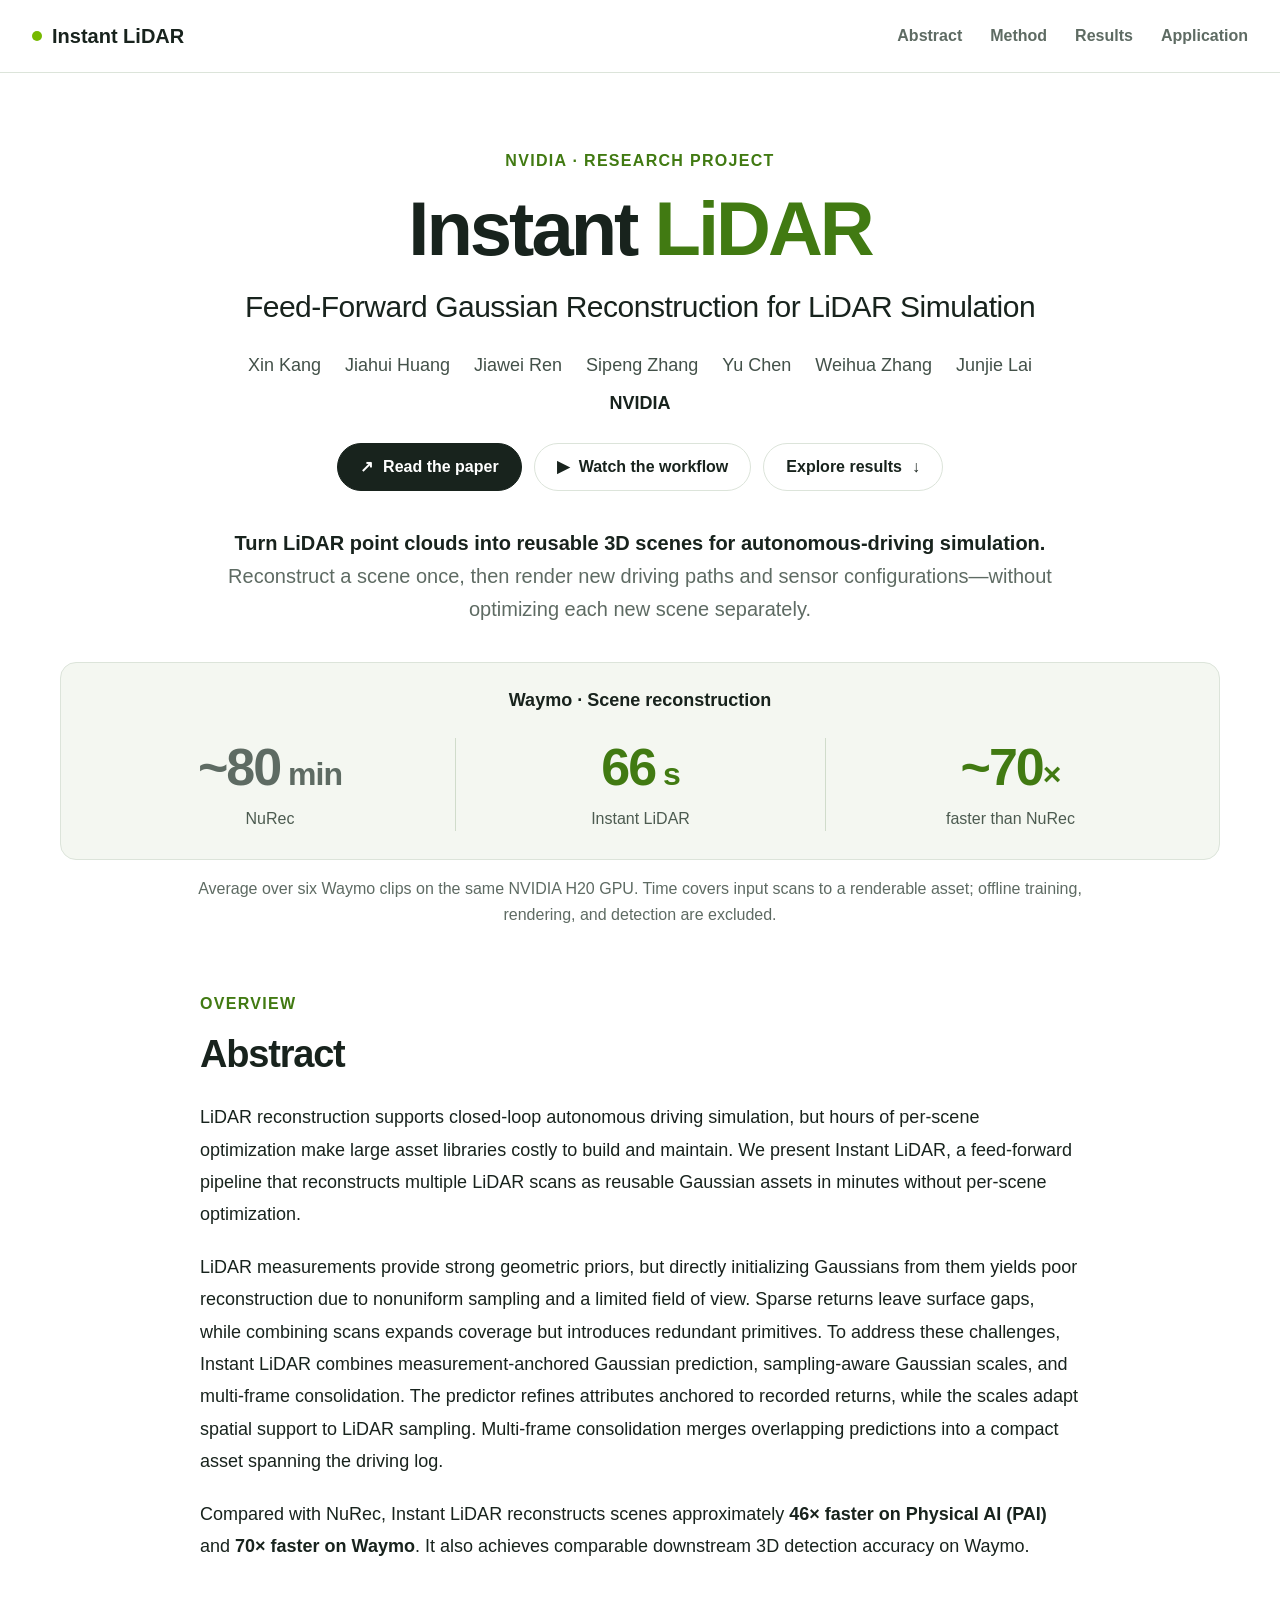
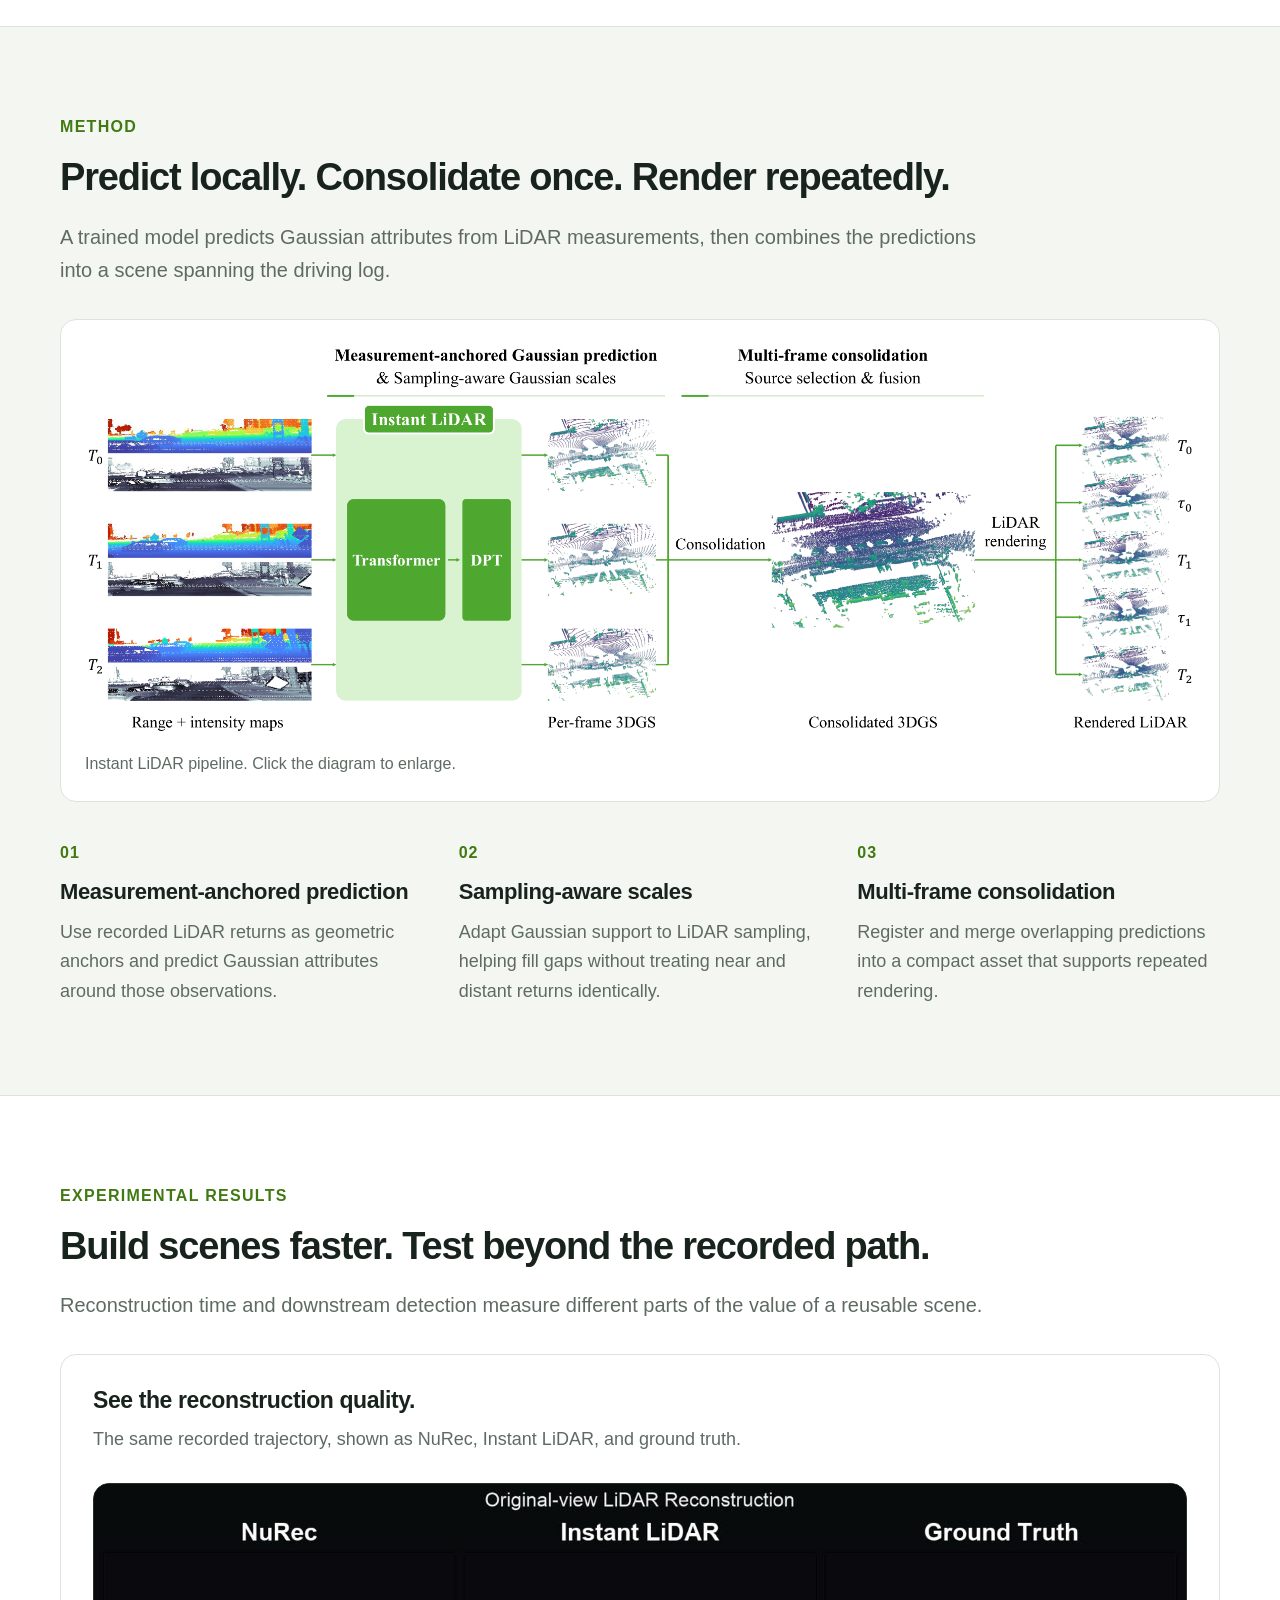
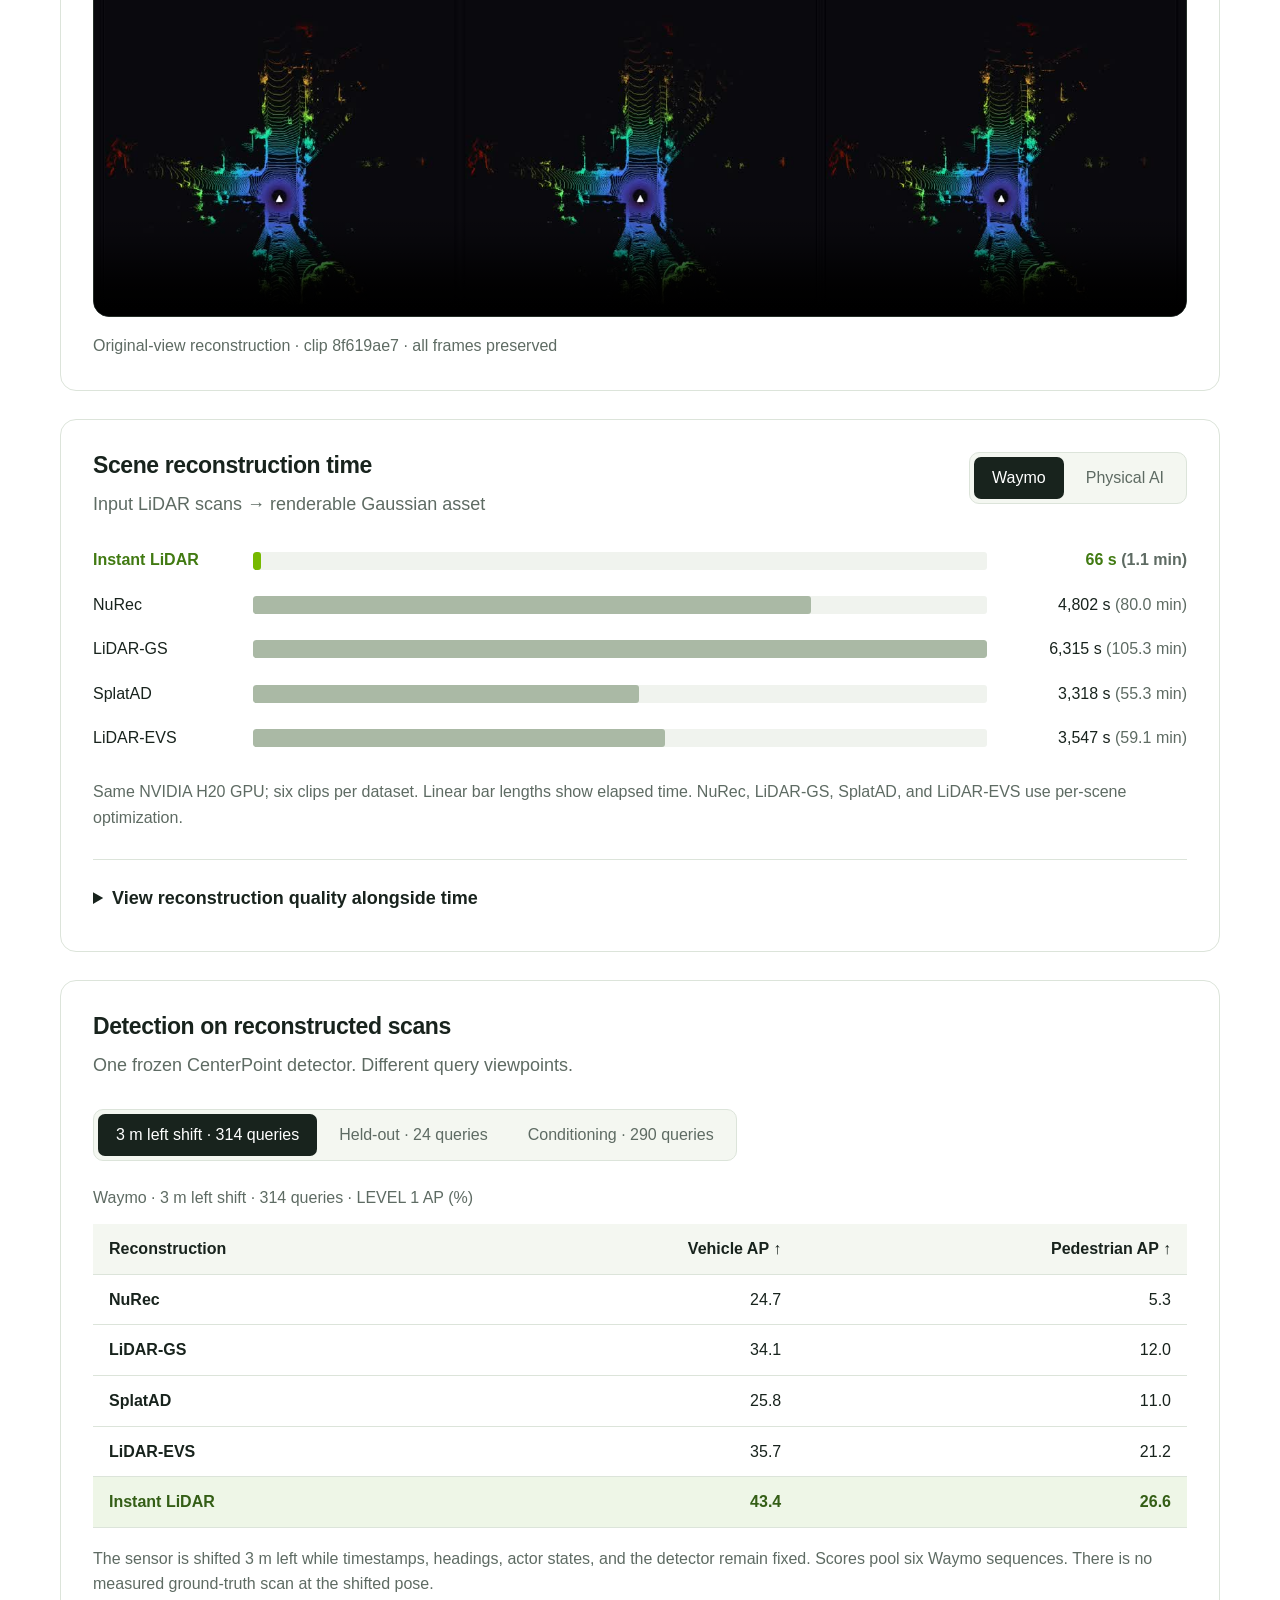
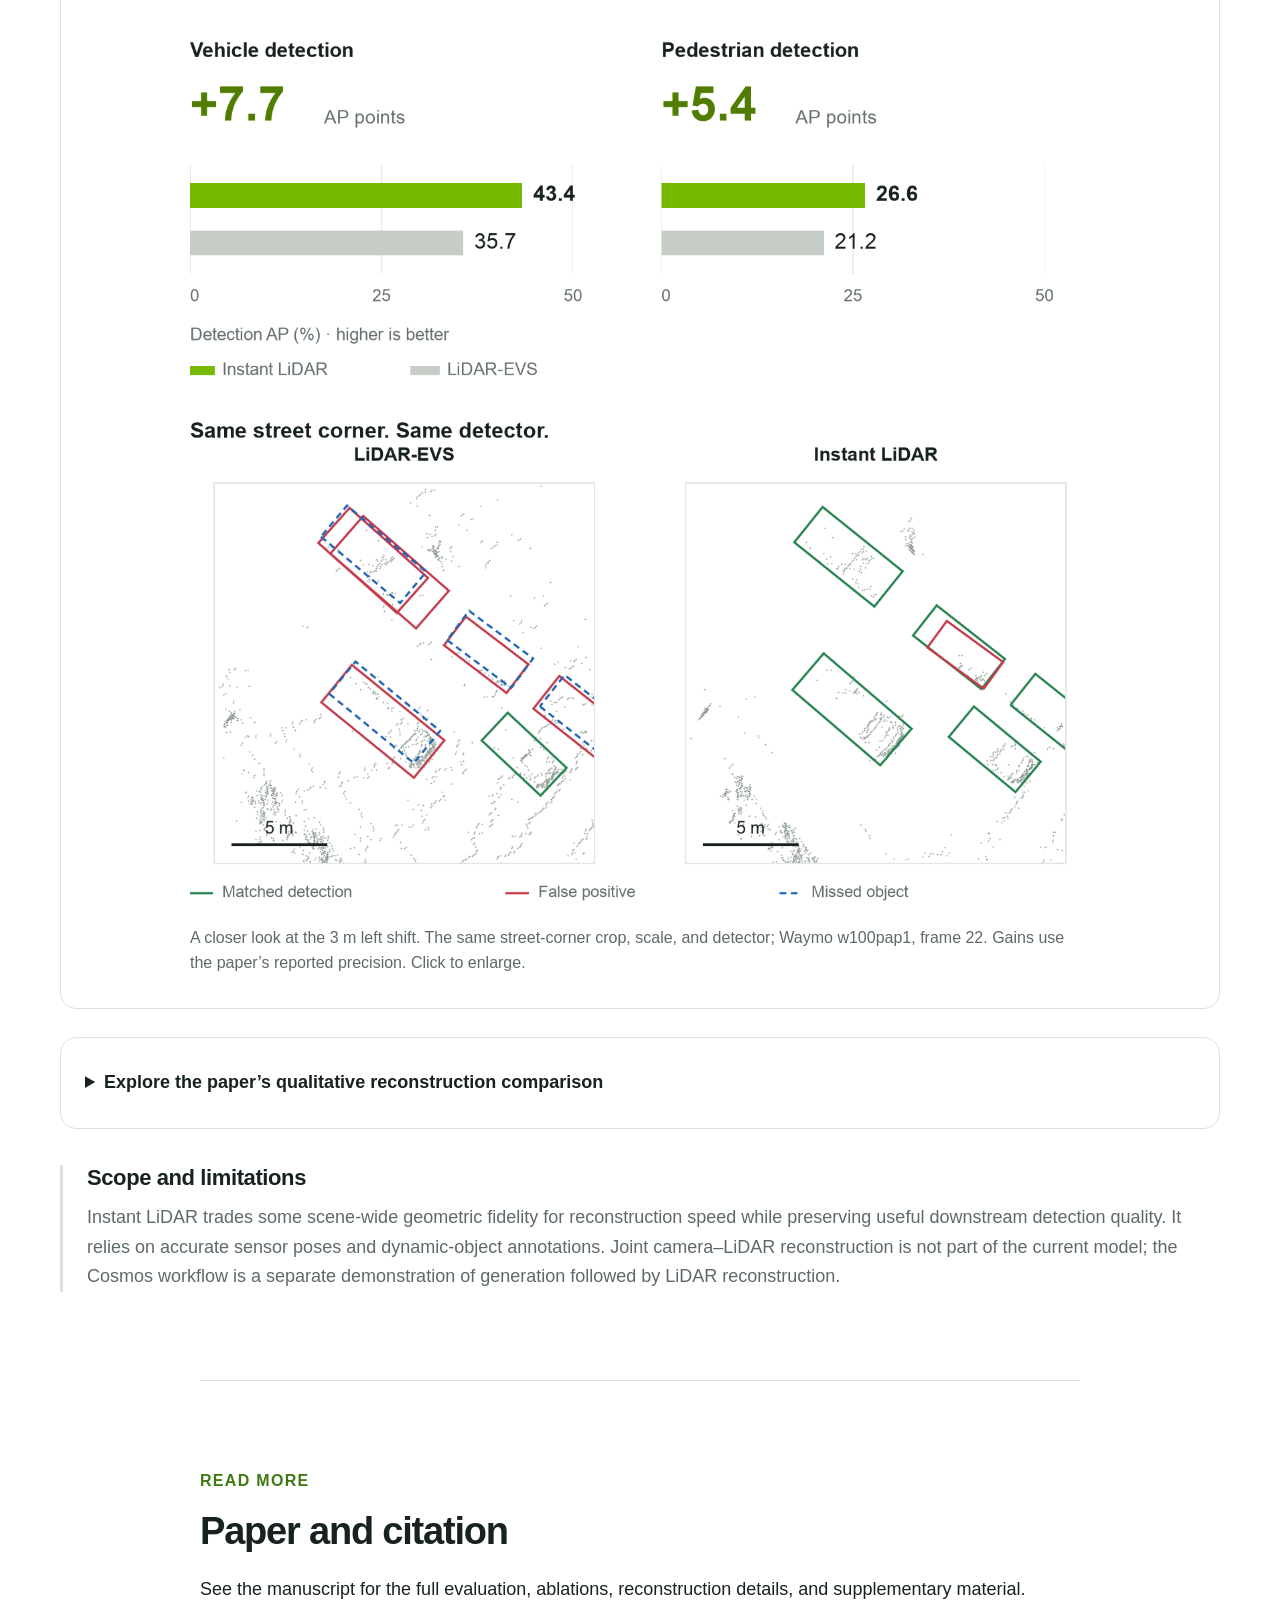
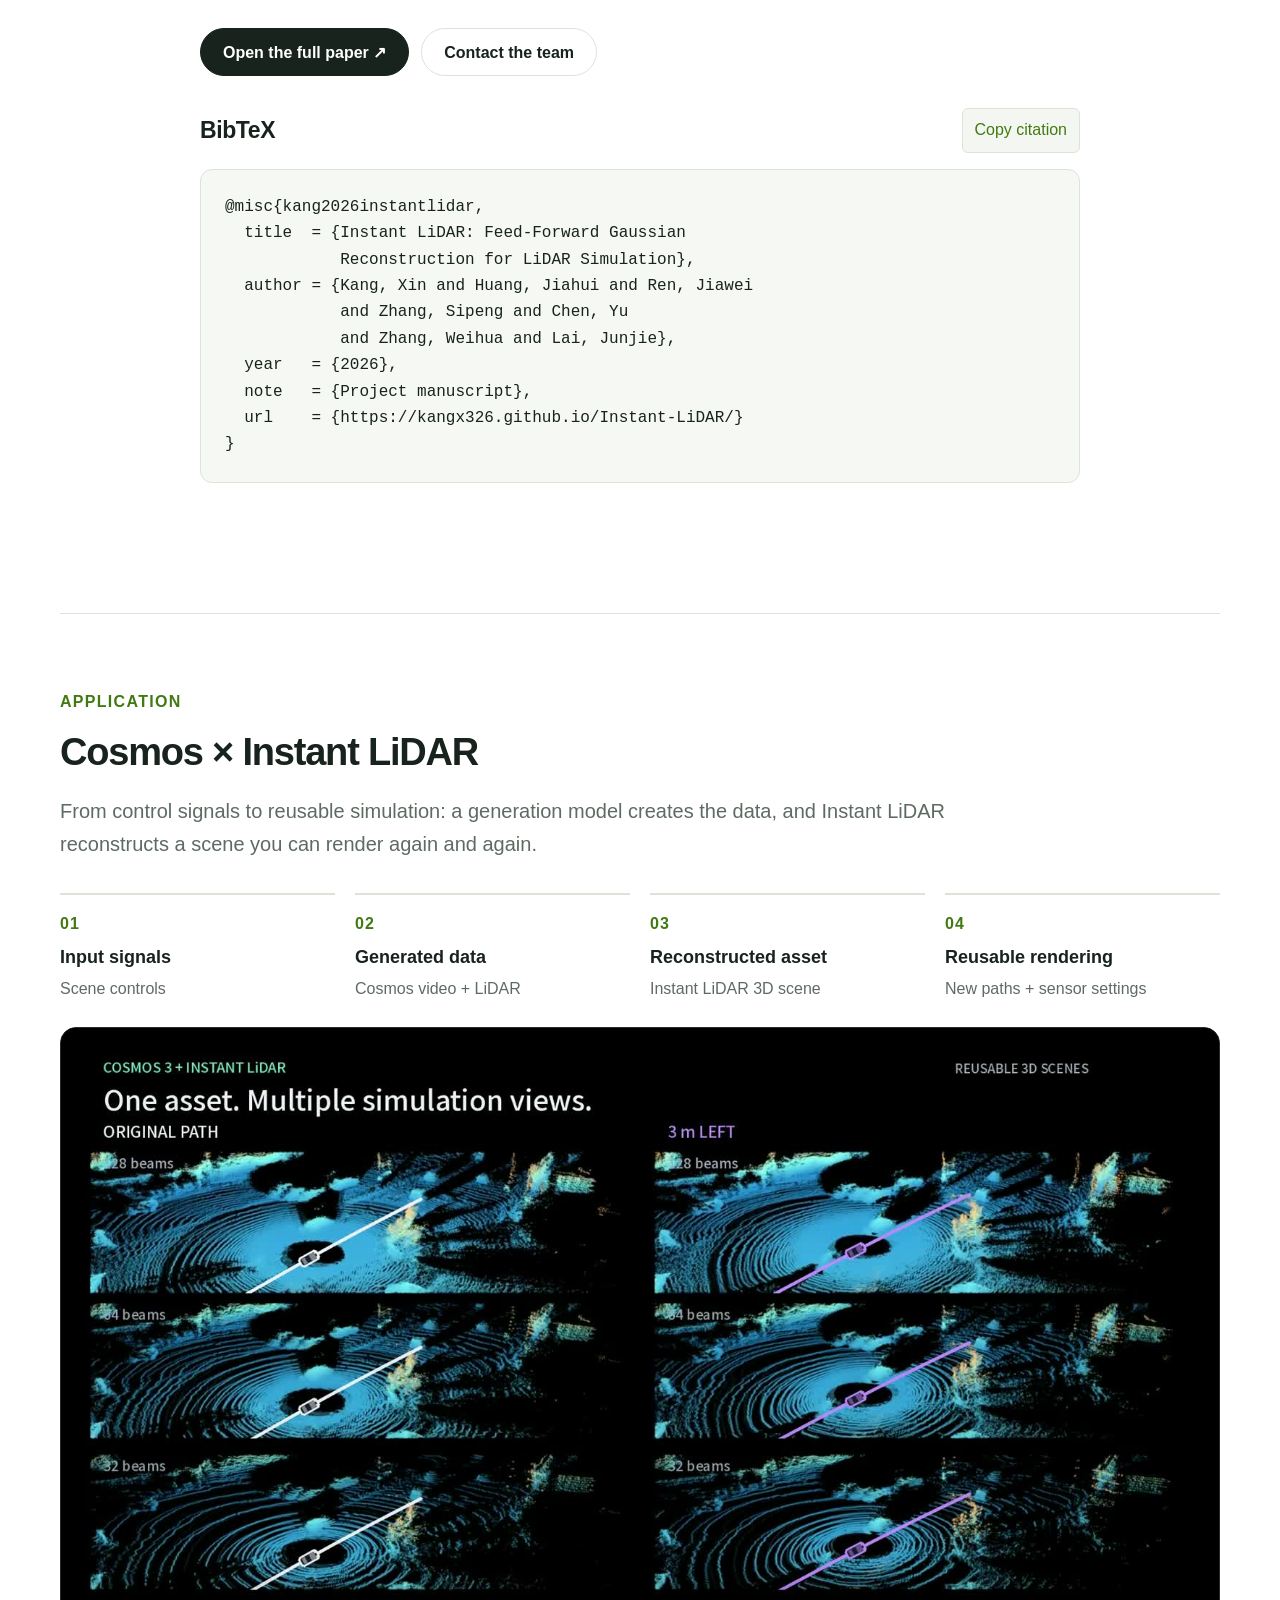
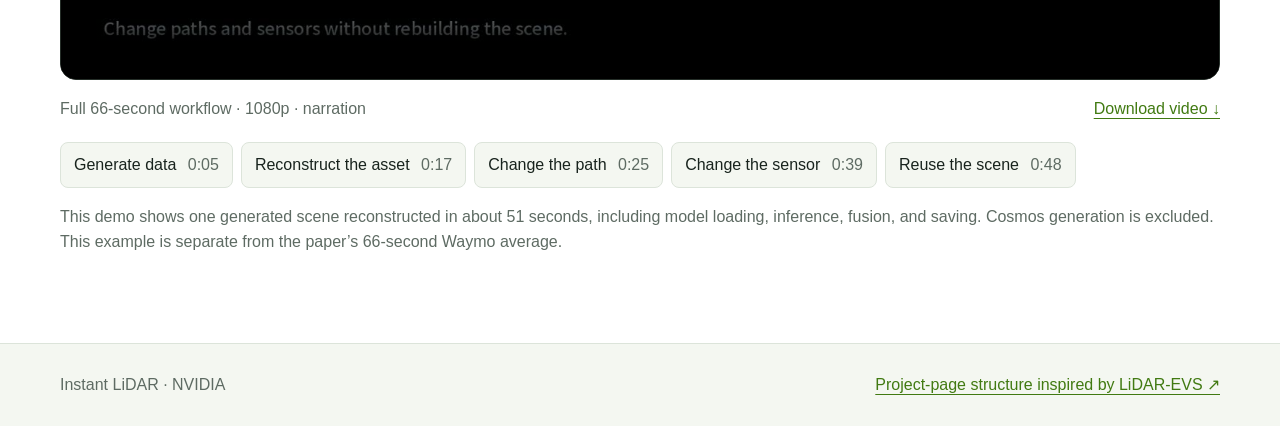
==== commit ba90a187: "Clarify hero metrics with a single Waymo baseline comparison" ====
--- a/Instant-LiDAR/index.html
+++ b/Instant-LiDAR/index.html
@@ -11,7 +11,7 @@
   <meta property="og:url" content="https://kangx326.github.io/Instant-LiDAR/">
   <link rel="canonical" href="https://kangx326.github.io/Instant-LiDAR/">
   <link rel="icon" href="assets/favicon.svg" type="image/svg+xml">
-  <link rel="stylesheet" href="styles.css?v=20261124-order3">
+  <link rel="stylesheet" href="styles.css?v=20261124-metrics4">
   <script src="app.js" defer></script>
   <title>Instant LiDAR | Feed-Forward Gaussian Reconstruction for LiDAR Simulation</title>
 </head>
@@ -40,12 +40,15 @@
         <a class="button" href="#results">Explore results <span aria-hidden="true">↓</span></a>
       </div>
       <p class="hero-summary"><strong>Turn LiDAR point clouds into reusable 3D scenes for autonomous-driving simulation.</strong> Reconstruct a scene once, then render new driving paths and sensor configurations—without optimizing each new scene separately.</p>
-      <div class="hero-metrics" aria-label="Reconstruction highlights">
-        <div><p class="metric-value">66<span> s</span></p><p class="metric-label">Waymo scene reconstruction</p></div>
-        <div><p class="metric-value">~70<span>×</span></p><p class="metric-label">faster than NuRec on Waymo</p></div>
-        <div><p class="metric-value">127<span> s</span></p><p class="metric-label">PAI reconstruction · ~46× faster</p></div>
+      <div class="hero-metrics" aria-labelledby="hero-metrics-title">
+        <p class="metric-context" id="hero-metrics-title">Waymo · Scene reconstruction</p>
+        <div class="metric-grid">
+          <div class="metric-baseline"><p class="metric-value">~80<span> min</span></p><p class="metric-label">NuRec</p></div>
+          <div><p class="metric-value">66<span> s</span></p><p class="metric-label">Instant LiDAR</p></div>
+          <div class="metric-speedup"><p class="metric-value">~70<span>×</span></p><p class="metric-label">faster than NuRec</p></div>
+        </div>
       </div>
-      <p class="note hero-note">Averages over six clips per dataset on NVIDIA H20. Time covers input scans to a renderable asset; offline training, rendering, and detection are excluded.</p>
+      <p class="note hero-note">Average over six Waymo clips on the same NVIDIA H20 GPU. Time covers input scans to a renderable asset; offline training, rendering, and detection are excluded.</p>
     </section>
 
     <section class="abstract-section" id="abstract" aria-labelledby="abstract-title">
--- a/Instant-LiDAR/styles.css
+++ b/Instant-LiDAR/styles.css
@@ -1,10 +1,10 @@
 :root{--ink:#18231d;--muted:#5e6b63;--accent:#417a12;--lime:#76b900;--rule:#dce4da;--surface:#f4f7f1;--radius:16px;color-scheme:light;font-family:Arial,Helvetica,sans-serif;color:var(--ink);font-size:18px;line-height:1.65}
 *{box-sizing:border-box}html{scroll-behavior:smooth;scroll-padding-top:90px}body{margin:0;background:#fff}a{color:var(--accent);text-underline-offset:4px}button{font:inherit;cursor:pointer}button,a{-webkit-tap-highlight-color:transparent}button:focus-visible,a:focus-visible,summary:focus-visible{outline:3px solid var(--lime);outline-offset:5px}img,video{display:block;max-width:100%;height:auto}figure,p,ol{margin:0}p+p{margin-top:20px}h1,h2,h3{line-height:1.2;margin:0;color:var(--ink)}h1,h2,h3{text-wrap:balance}h2{font-size:38px;letter-spacing:-1.2px}h3{font-size:23px;letter-spacing:-.4px}strong{font-weight:700}figure img{margin:auto}video{width:100%;background:#080a0a}figcaption,.note{font-size:16px;line-height:1.6;color:var(--muted)}figcaption{padding:16px 0 0}.container{width:min(1160px,calc(100% - 64px));margin:0 auto}.reading-column{width:min(880px,calc(100% - 64px));margin:0 auto}.section{padding-top:88px;padding-bottom:88px}.eyebrow{font-size:16px;line-height:1.5;letter-spacing:1.3px;font-weight:700;text-transform:uppercase;color:var(--accent);margin-bottom:16px}.section-heading{max-width:940px;margin-bottom:32px}.section-heading>p:last-child{font-size:20px;color:var(--muted);margin-top:20px}.button{display:inline-flex;align-items:center;justify-content:center;gap:10px;min-height:48px;padding:10px 22px;border:1px solid var(--rule);border-radius:999px;text-decoration:none;font-size:16px;line-height:1.6;font-weight:700;background:white;color:var(--ink);transition:background .15s,border-color .15s}.button:hover{border-color:var(--accent);background:var(--surface)}.button.primary{color:#fff;background:var(--ink);border-color:var(--ink)}.button.primary:hover{background:#31552c}.skip-link{position:fixed;top:8px;left:16px;z-index:20;background:white;padding:10px;transform:translateY(-150%)}.skip-link:focus{transform:translateY(0)}
 .site-header{position:sticky;top:0;z-index:10;background:rgba(255,255,255,.97);border-bottom:1px solid var(--rule)}.nav-wrap{width:min(1240px,calc(100% - 64px));min-height:72px;display:flex;align-items:center;justify-content:space-between;gap:24px;margin:auto}.wordmark{font-size:20px;font-weight:700;text-decoration:none;color:var(--ink);display:inline-flex;align-items:center;gap:10px;white-space:nowrap}.brand-dot{width:10px;height:10px;background:var(--lime);border-radius:50%}nav{display:flex;flex-wrap:wrap;justify-content:center;gap:8px 28px;max-width:100%}nav a{font-size:16px;font-weight:700;color:var(--muted);text-decoration:none}nav a:hover{color:var(--accent)}
-.hero{text-align:center;padding-top:76px}.hero h1{font-size:76px;line-height:1.05;letter-spacing:-3px}.hero h1 span{color:var(--accent)}.paper-title{font-size:30px;line-height:1.35;letter-spacing:-.5px;font-weight:500;max-width:100%;margin:18px auto 0;text-wrap:balance}.authors{display:flex;flex-wrap:wrap;justify-content:center;gap:6px 24px;list-style:none;padding:0;font-size:18px;line-height:1.65;margin:24px auto 0;color:#435149}.authors li{white-space:nowrap}.affiliation{margin-top:8px;font-size:18px;font-weight:700}.hero-actions,.paper-actions{display:flex;gap:12px;flex-wrap:wrap;justify-content:center;margin-top:24px}.hero-summary{max-width:850px;margin:36px auto 0;font-size:20px;line-height:1.65;color:var(--muted)}.hero-summary strong{color:var(--ink)}.hero-metrics{display:grid;grid-template-columns:repeat(3,1fr);margin-top:36px;padding:28px 16px;background:var(--surface);border:1px solid var(--rule);border-radius:var(--radius)}.hero-metrics>div+div{border-left:1px solid #d0dccb}.metric-value{font-size:52px;font-weight:700;letter-spacing:-2px;line-height:1.15;color:var(--accent)}.metric-value span{font-size:32px;letter-spacing:-1px}.metric-label{font-size:16px;margin-top:10px;line-height:1.5;color:#4c5b50}.hero-note{max-width:940px;margin:16px auto 0}
+.hero{text-align:center;padding-top:76px}.hero h1{font-size:76px;line-height:1.05;letter-spacing:-3px}.hero h1 span{color:var(--accent)}.paper-title{font-size:30px;line-height:1.35;letter-spacing:-.5px;font-weight:500;max-width:100%;margin:18px auto 0;text-wrap:balance}.authors{display:flex;flex-wrap:wrap;justify-content:center;gap:6px 24px;list-style:none;padding:0;font-size:18px;line-height:1.65;margin:24px auto 0;color:#435149}.authors li{white-space:nowrap}.affiliation{margin-top:8px;font-size:18px;font-weight:700}.hero-actions,.paper-actions{display:flex;gap:12px;flex-wrap:wrap;justify-content:center;margin-top:24px}.hero-summary{max-width:850px;margin:36px auto 0;font-size:20px;line-height:1.65;color:var(--muted)}.hero-summary strong{color:var(--ink)}.hero-metrics{margin-top:36px;padding:24px 24px 28px;background:var(--surface);border:1px solid var(--rule);border-radius:var(--radius)}.metric-context{font-size:18px;line-height:1.5;font-weight:700;color:var(--ink);margin-bottom:24px}.metric-grid{display:grid;grid-template-columns:repeat(3,minmax(0,1fr))}.metric-grid>div+div{border-left:1px solid #d0dccb}.metric-value{font-size:52px;font-weight:700;letter-spacing:-2px;line-height:1.15;color:var(--accent);white-space:nowrap}.metric-value span{font-size:32px;letter-spacing:-1px}.metric-baseline .metric-value{color:var(--muted)}.metric-label{font-size:16px;margin-top:10px;line-height:1.5;color:#4c5b50}.hero-note{max-width:940px;margin:16px auto 0}
 .demo-section{padding-top:76px;border-top:1px solid var(--rule)}.pipeline{list-style:none;display:grid;grid-template-columns:repeat(4,1fr);padding:0;margin:28px 0 24px;gap:20px}.pipeline li{border-top:2px solid var(--rule);padding-top:14px}.pipeline strong,.pipeline li>span:last-child{display:block}.pipeline strong{font-size:18px;line-height:1.4;margin:6px 0}.pipeline li>span:last-child{font-size:16px;color:var(--muted)}.step-index{font-size:16px;font-weight:700;letter-spacing:1px;color:var(--accent)}.video-figure video{border-radius:var(--radius);border:1px solid #252e28}.video-figure figcaption{display:flex;justify-content:space-between;gap:16px;flex-wrap:wrap}.chapter-buttons{display:flex;gap:8px;flex-wrap:wrap;margin:20px 0 16px}.chapter-buttons button{padding:10px 13px;background:var(--surface);border:1px solid var(--rule);border-radius:8px;font-size:16px;line-height:1.5;color:var(--ink)}.chapter-buttons button:hover{border-color:var(--accent)}.chapter-buttons span{color:var(--muted);margin-left:7px}.abstract-section{padding:64px 0}.abstract-section h2{margin-bottom:24px}.abstract-section p:not(.eyebrow){font-size:18px;line-height:1.8}
 .results-block{padding:32px;border:1px solid var(--rule);border-radius:var(--radius);margin-top:28px}.block-heading{display:flex;justify-content:space-between;align-items:flex-start;gap:24px;margin-bottom:28px}.block-heading p{margin-top:10px;color:var(--muted)}.segmented{display:inline-flex;gap:4px;padding:4px;background:var(--surface);border:1px solid var(--rule);border-radius:10px;flex-shrink:0}.segmented button{border:0;padding:9px 18px;border-radius:7px;font-size:16px;line-height:1.5;color:var(--muted);background:none;white-space:nowrap}.segmented button.selected{background:var(--ink);color:#fff}.segmented button:hover:not(.selected){background:#e6edde}.timing-chart{display:grid;gap:18px;margin:24px 0 28px}.time-row{display:grid;grid-template-columns:140px minmax(0,1fr) 180px;align-items:center;gap:20px;font-size:16px}.time-row.ours{font-weight:700;color:var(--accent)}.bar-track{height:18px;background:#f0f3ee;border-radius:3px;overflow:hidden}.bar{height:100%;background:#aab9a5;border-radius:3px}.ours .bar{background:var(--lime)}.time-value{text-align:right;white-space:nowrap;font-variant-numeric:tabular-nums}.time-value small{white-space:nowrap;font-size:16px;color:var(--muted)}.data-details{border-top:1px solid var(--rule);margin-top:28px;padding-top:18px}.data-details summary{cursor:pointer;font-weight:700;font-size:18px;padding:6px 0;color:var(--ink)}.data-details[open] summary{margin-bottom:20px}.table-scroll{overflow-x:auto;width:100%}table{width:100%;border-collapse:collapse;font-size:16px;line-height:1.6;font-variant-numeric:tabular-nums}caption{text-align:left;padding-bottom:14px;color:var(--muted);font-size:16px}th,td{padding:12px 16px;border-bottom:1px solid var(--rule);text-align:right;white-space:nowrap}th:first-child,td:first-child{text-align:left}thead{background:var(--surface)}tbody tr.ours{background:#eef6e7;font-weight:700;color:#345e16}table+p{margin-top:18px}.data-details .note{margin-top:18px}.query-tabs{margin-bottom:24px;flex-wrap:wrap}.detection-block>.note{margin-top:18px}.evidence-figure{max-width:900px;margin:36px auto 0}.evidence-figure img{width:100%;height:auto}.full-figure{padding:24px;border:1px solid var(--rule);border-radius:var(--radius)}.full-figure img{width:100%;margin-top:20px}.scope-note{border-left:3px solid var(--rule);padding-left:24px;margin-top:36px}.scope-note h3{font-size:22px;margin-bottom:12px}.scope-note p{font-size:18px;color:var(--muted)}
 .method-section{background:var(--surface);border-block:1px solid var(--rule)}.method-figure{padding:24px;background:white;border:1px solid var(--rule);border-radius:var(--radius)}.method-figure img{width:100%}.method-grid{display:grid;grid-template-columns:repeat(3,1fr);gap:36px;margin-top:36px}.method-grid h3{font-size:22px;margin:12px 0}.method-grid p{font-size:18px;color:var(--muted)}.paper-section{border-top:1px solid var(--rule)}.paper-section h2{margin-bottom:20px}.paper-actions{justify-content:flex-start;margin-bottom:32px}.citation-heading{display:flex;align-items:center;justify-content:space-between;gap:16px}.text-button{padding:8px 12px;background:var(--surface);border:1px solid var(--rule);border-radius:6px;font-size:16px;color:var(--accent)}pre{padding:24px;border:1px solid var(--rule);background:#f6f8f4;border-radius:12px;font-size:16px;line-height:1.65;white-space:pre-wrap;overflow-wrap:anywhere}#copy-status{min-height:26px}.site-footer{background:var(--surface);border-top:1px solid var(--rule);font-size:16px;color:var(--muted);padding:28px 0}.site-footer>.container{display:flex;gap:20px;flex-wrap:wrap;justify-content:space-between}.site-footer a{font-size:16px}
-@media(max-width:900px){.block-heading{display:block}.block-heading .segmented{margin-top:20px}.pipeline{grid-template-columns:repeat(2,1fr)}.method-grid{gap:24px}.hero h1{font-size:64px}.paper-title{font-size:28px}.hero-metrics{gap:12px}.metric-label{max-width:200px;margin-inline:auto}.time-row{grid-template-columns:115px minmax(0,1fr) 160px;gap:12px}.query-tabs{display:flex}.query-tabs button{flex:1;white-space:normal}}
-@media(max-width:600px){html{scroll-padding-top:110px}.container,.reading-column,.nav-wrap{width:calc(100% - 36px)}.nav-wrap{min-height:92px;flex-direction:column;justify-content:center;gap:8px}nav{gap:6px 18px}.wordmark{font-size:18px}.hero{padding-top:44px}.hero h1{font-size:54px;letter-spacing:-2px}.paper-title{font-size:25px}.authors{font-size:16px;column-gap:18px}.affiliation{font-size:18px}.hero-actions{gap:10px}.hero-actions .button{padding:10px 16px}.hero-summary{font-size:18px;margin-top:28px}.hero-metrics{padding:18px 8px;gap:4px}.metric-value{font-size:38px;letter-spacing:-1px}.metric-value span{font-size:23px}.metric-label{font-size:16px;padding:0 6px}.hero-metrics>div+div{border-left:1px solid #d0dccb}.hero-note{text-align:left}.section{padding-block:52px}h2{font-size:30px;letter-spacing:-.6px}.section-heading>p:last-child{font-size:18px}.pipeline{gap:18px}.pipeline strong{font-size:18px}.pipeline li>span:last-child{font-size:16px}.chapter-buttons button{flex:1 1 145px;text-align:left}.chapter-buttons span{display:block;margin:0}.abstract-section{padding:48px 0}.results-block{padding:22px 16px}.time-row{grid-template-columns:102px minmax(0,1fr) 84px;gap:8px}.time-value small{display:block}.bar-track{height:16px}.query-tabs{display:flex;flex-direction:column}.query-tabs button{white-space:normal}.data-details{padding-top:16px}th,td{padding:12px 10px}.full-figure{padding:20px 16px}.method-grid{grid-template-columns:1fr;gap:28px}.method-figure{padding:12px}.scope-note{padding-left:18px}.paper-actions{gap:10px}pre{padding:18px;font-size:16px}.site-footer>.container{display:block}.site-footer a{display:block;margin-top:12px}}
+@media(max-width:900px){.block-heading{display:block}.block-heading .segmented{margin-top:20px}.pipeline{grid-template-columns:repeat(2,1fr)}.method-grid{gap:24px}.hero h1{font-size:64px}.paper-title{font-size:28px}.metric-label{max-width:200px;margin-inline:auto}.time-row{grid-template-columns:115px minmax(0,1fr) 160px;gap:12px}.query-tabs{display:flex}.query-tabs button{flex:1;white-space:normal}}
+@media(max-width:600px){html{scroll-padding-top:110px}.container,.reading-column,.nav-wrap{width:calc(100% - 36px)}.nav-wrap{min-height:92px;flex-direction:column;justify-content:center;gap:8px}nav{gap:6px 18px}.wordmark{font-size:18px}.hero{padding-top:44px}.hero h1{font-size:54px;letter-spacing:-2px}.paper-title{font-size:25px}.authors{font-size:16px;column-gap:18px}.affiliation{font-size:18px}.hero-actions{gap:10px}.hero-actions .button{padding:10px 16px}.hero-summary{font-size:18px;margin-top:28px}.hero-metrics{padding:22px 16px}.metric-context{font-size:16px;margin-bottom:20px}.metric-grid{grid-template-columns:repeat(2,minmax(0,1fr))}.metric-value{font-size:40px;letter-spacing:-1px}.metric-value span{font-size:24px}.metric-label{font-size:16px;padding:0 6px}.metric-grid>.metric-speedup{grid-column:1/-1;border-left:0;border-top:1px solid #d0dccb;margin-top:22px;padding-top:20px;display:flex;align-items:center;justify-content:center;gap:14px}.metric-speedup .metric-label{margin:0;padding:0;max-width:140px;text-align:left}.hero-note{text-align:left}.section{padding-block:52px}h2{font-size:30px;letter-spacing:-.6px}.section-heading>p:last-child{font-size:18px}.pipeline{gap:18px}.pipeline strong{font-size:18px}.pipeline li>span:last-child{font-size:16px}.chapter-buttons button{flex:1 1 145px;text-align:left}.chapter-buttons span{display:block;margin:0}.abstract-section{padding:48px 0}.results-block{padding:22px 16px}.time-row{grid-template-columns:102px minmax(0,1fr) 84px;gap:8px}.time-value small{display:block}.bar-track{height:16px}.query-tabs{display:flex;flex-direction:column}.query-tabs button{white-space:normal}.data-details{padding-top:16px}th,td{padding:12px 10px}.full-figure{padding:20px 16px}.method-grid{grid-template-columns:1fr;gap:28px}.method-figure{padding:12px}.scope-note{padding-left:18px}.paper-actions{gap:10px}pre{padding:18px;font-size:16px}.site-footer>.container{display:block}.site-footer a{display:block;margin-top:12px}}
 @media(prefers-reduced-motion:reduce){html{scroll-behavior:auto}*{transition:none!important}}
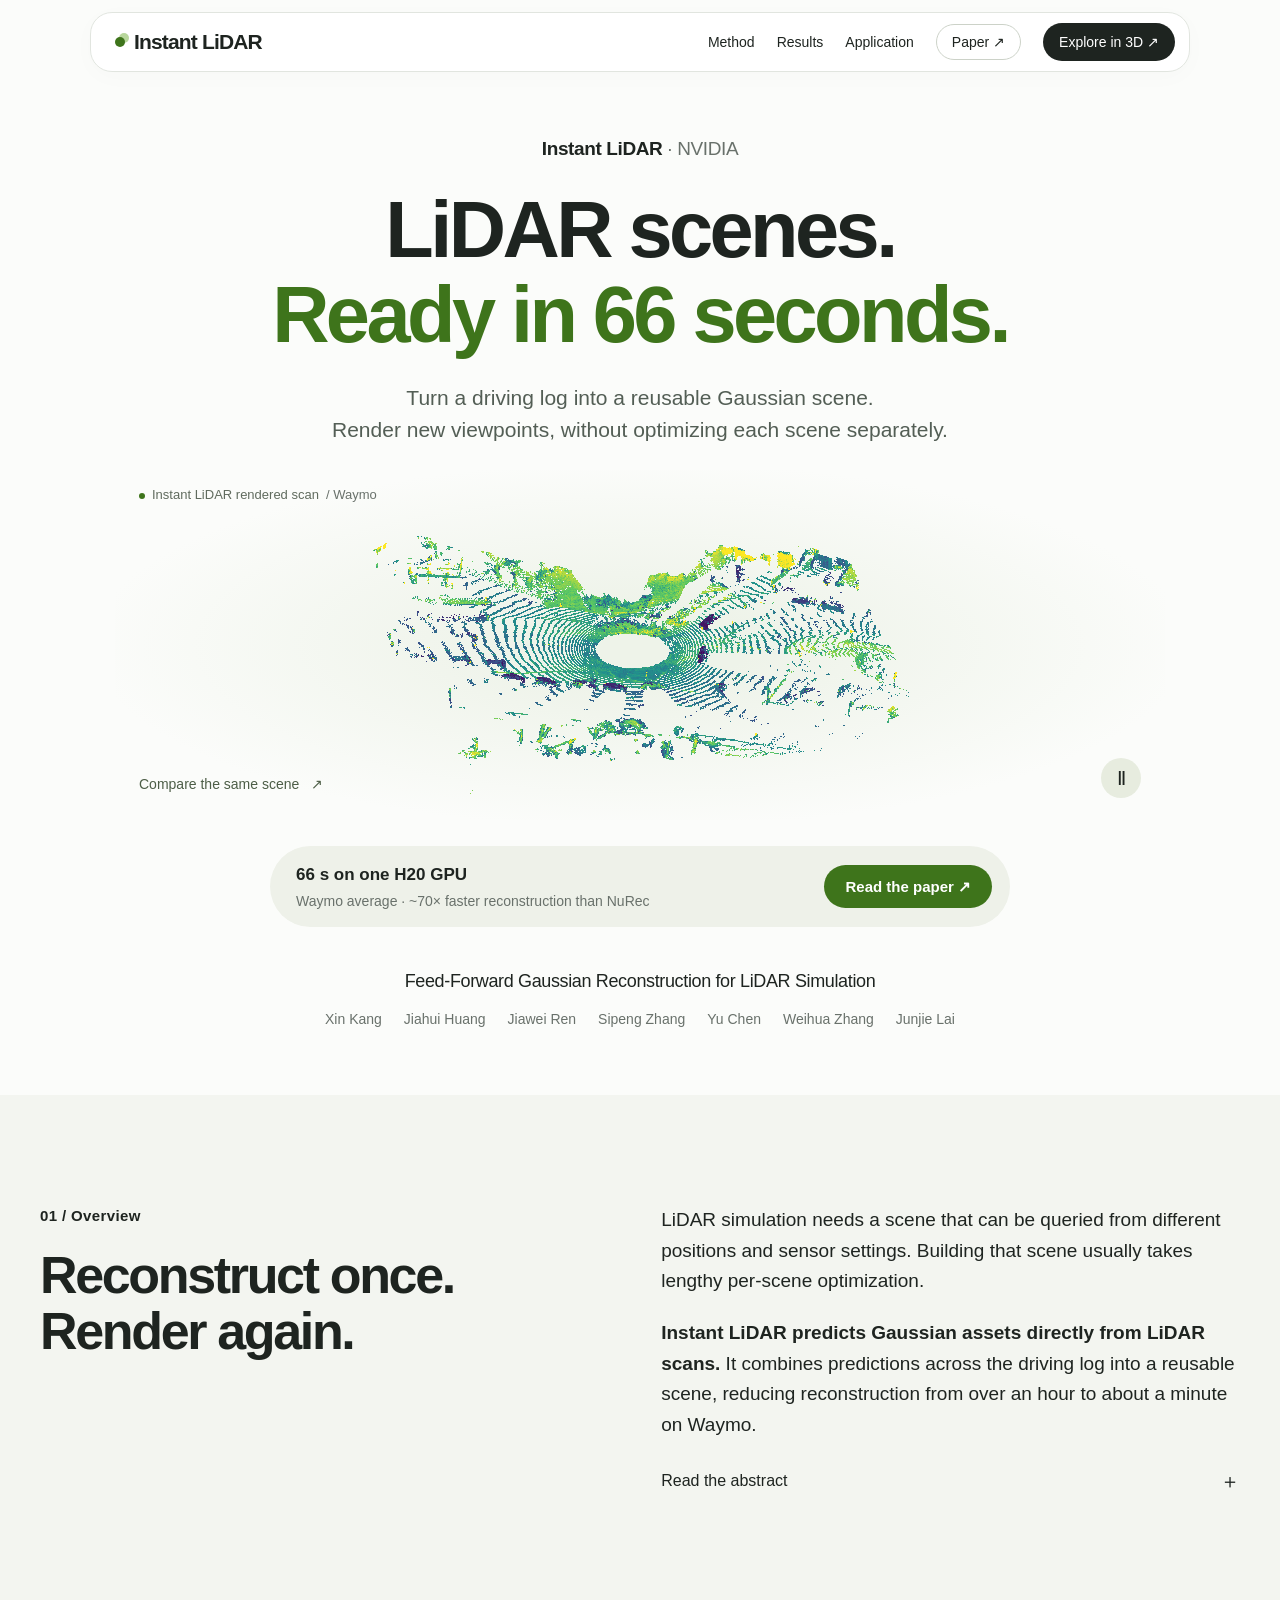
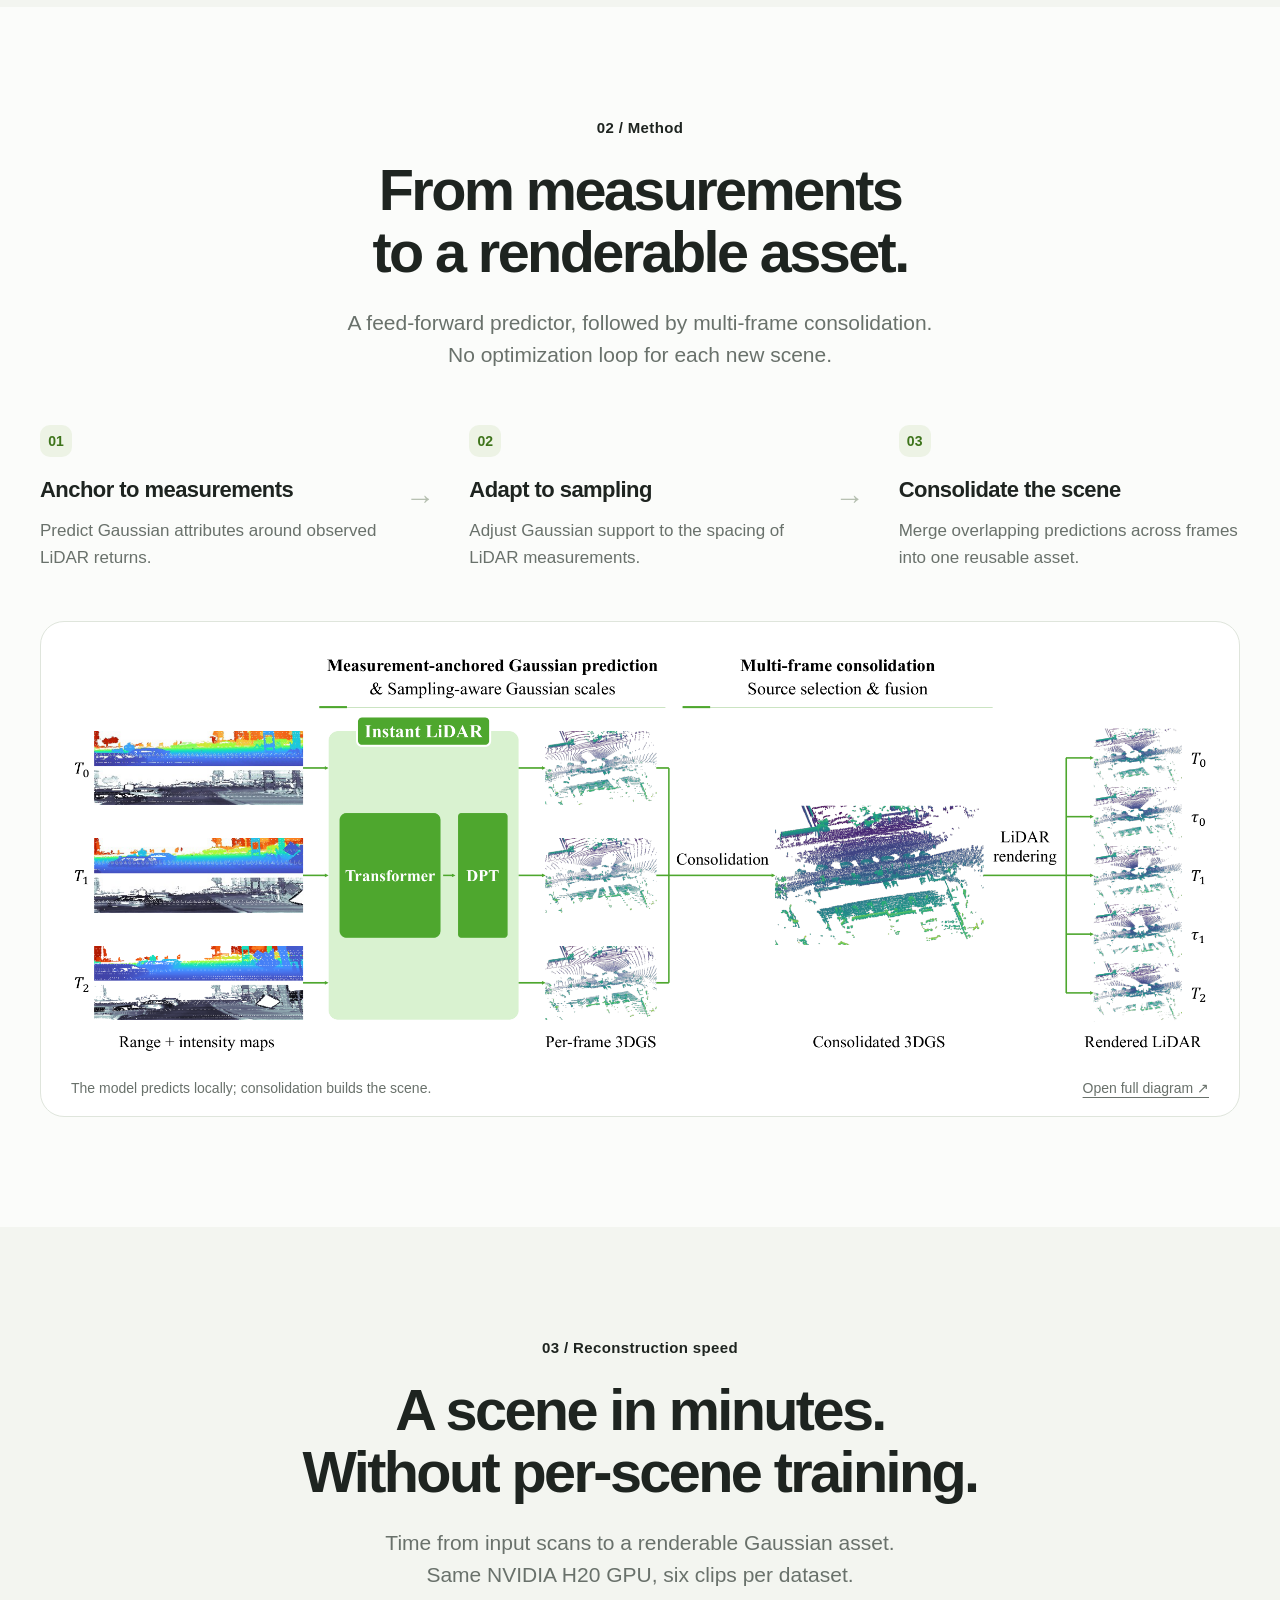
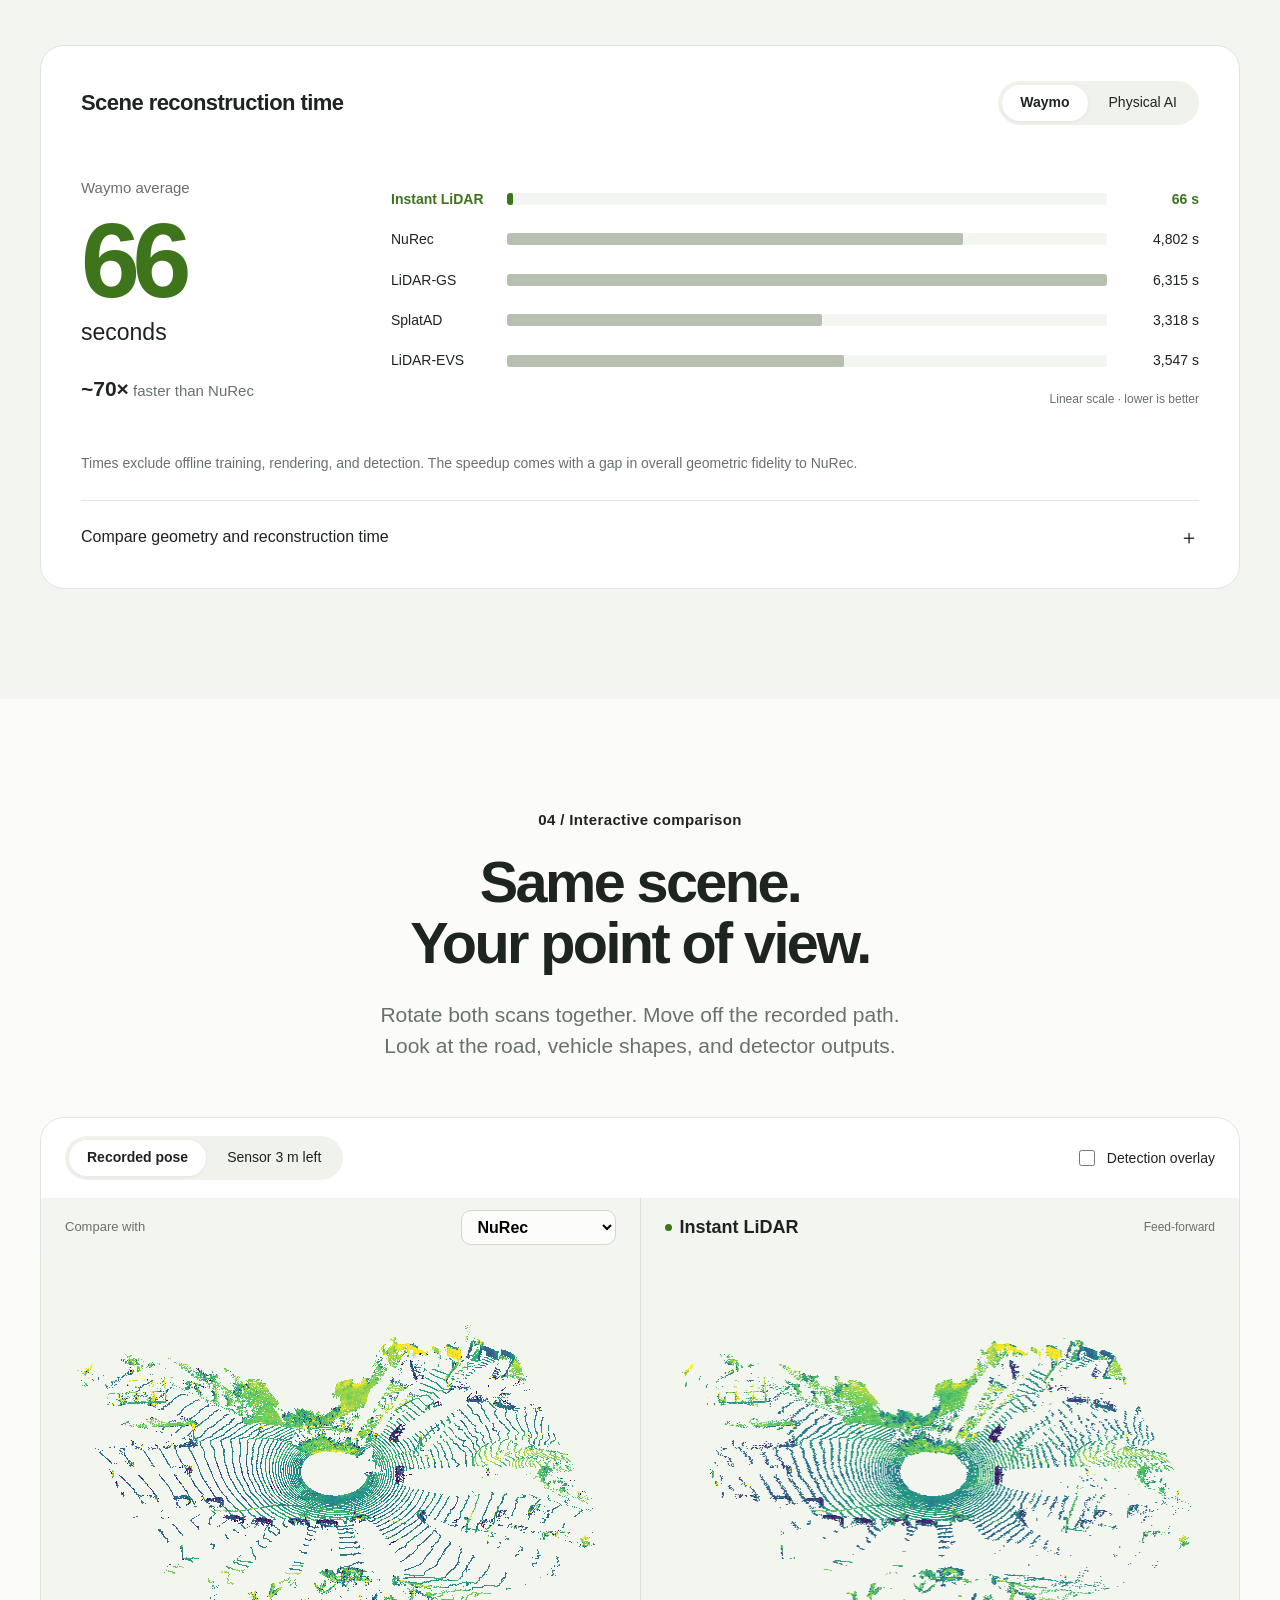
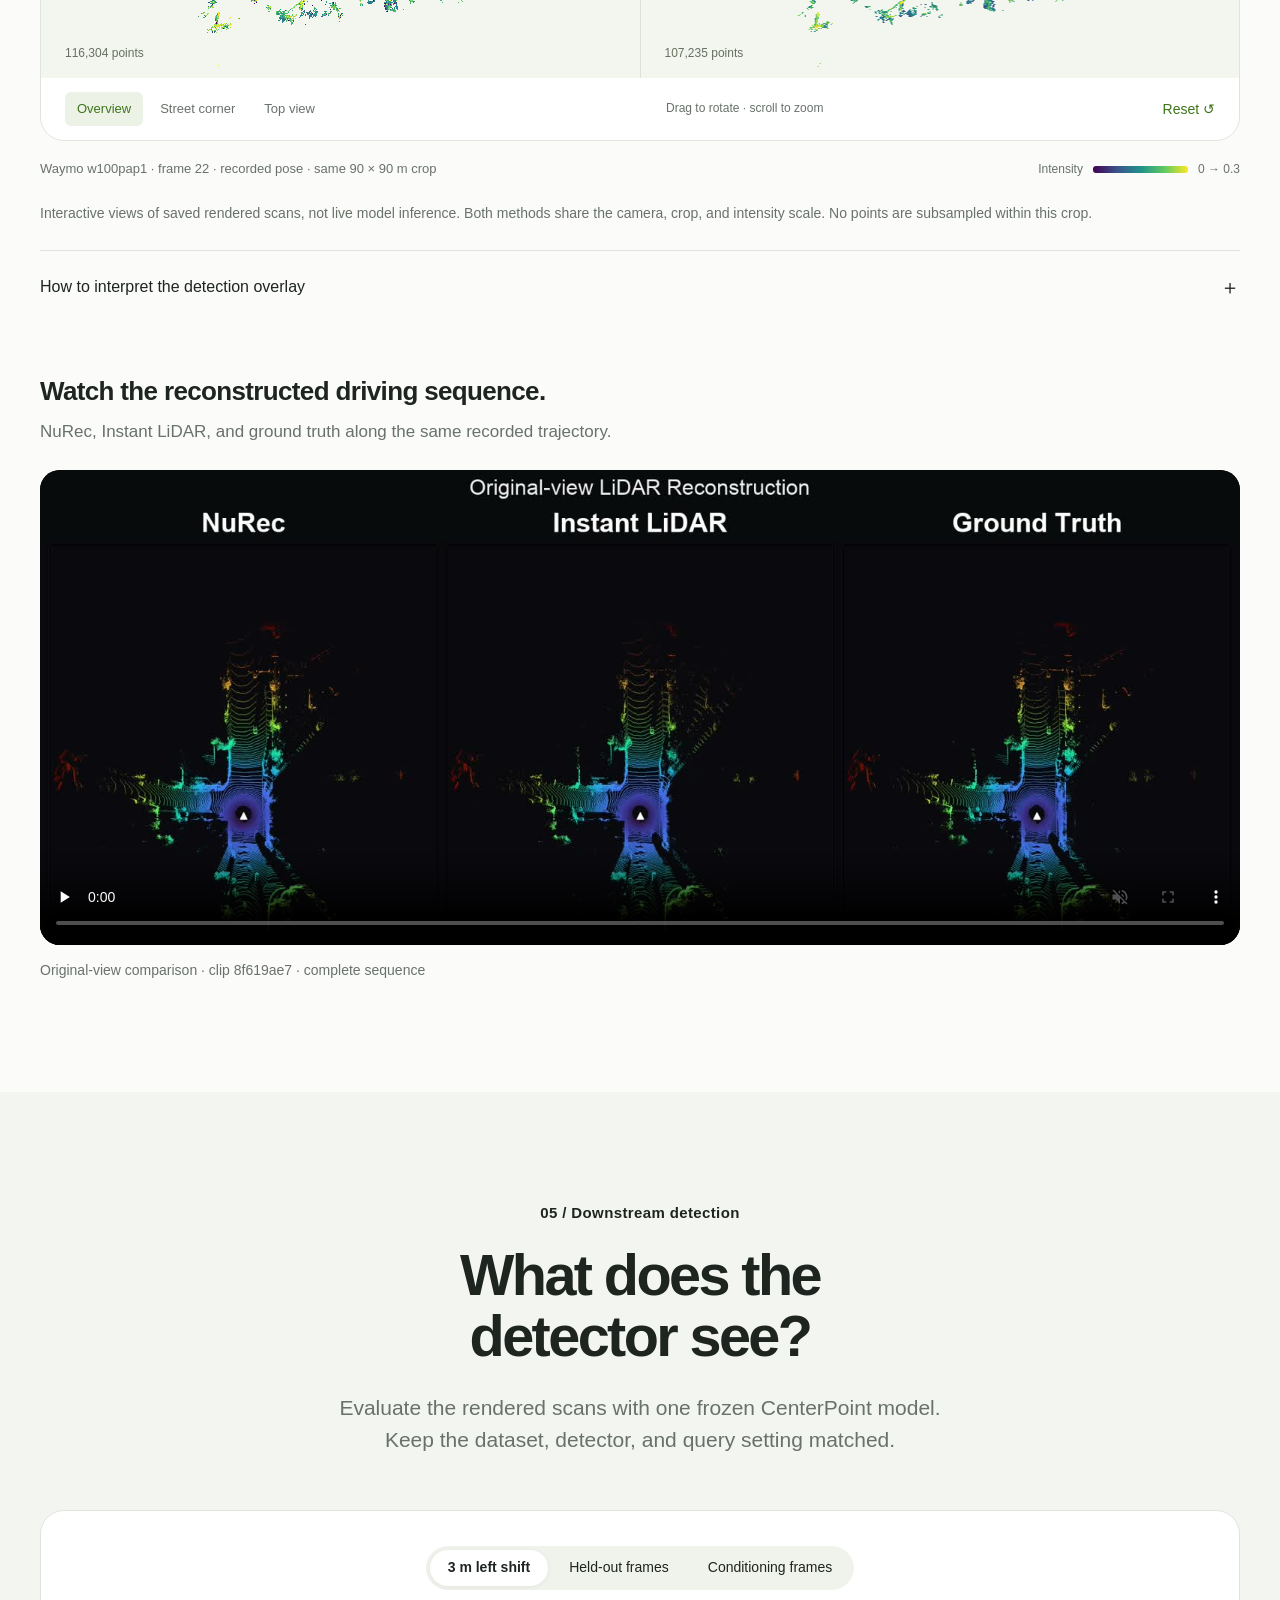
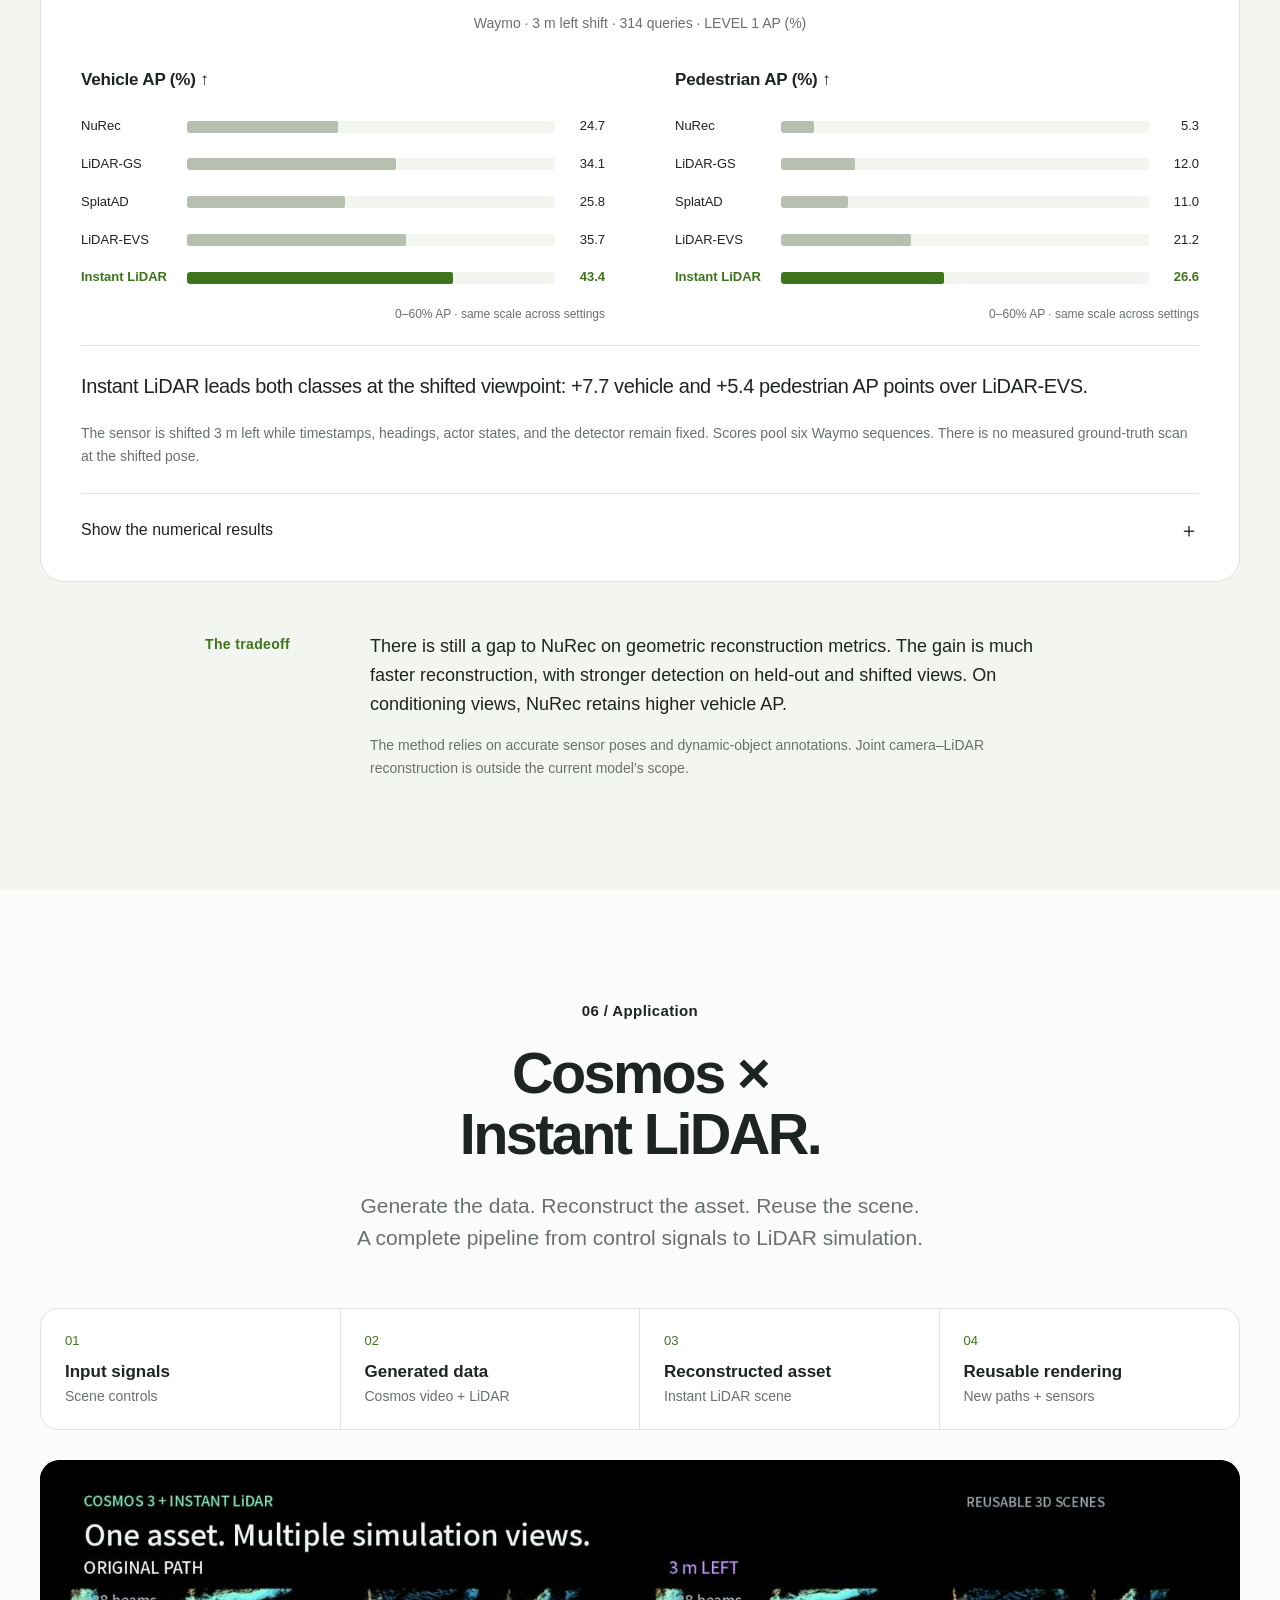
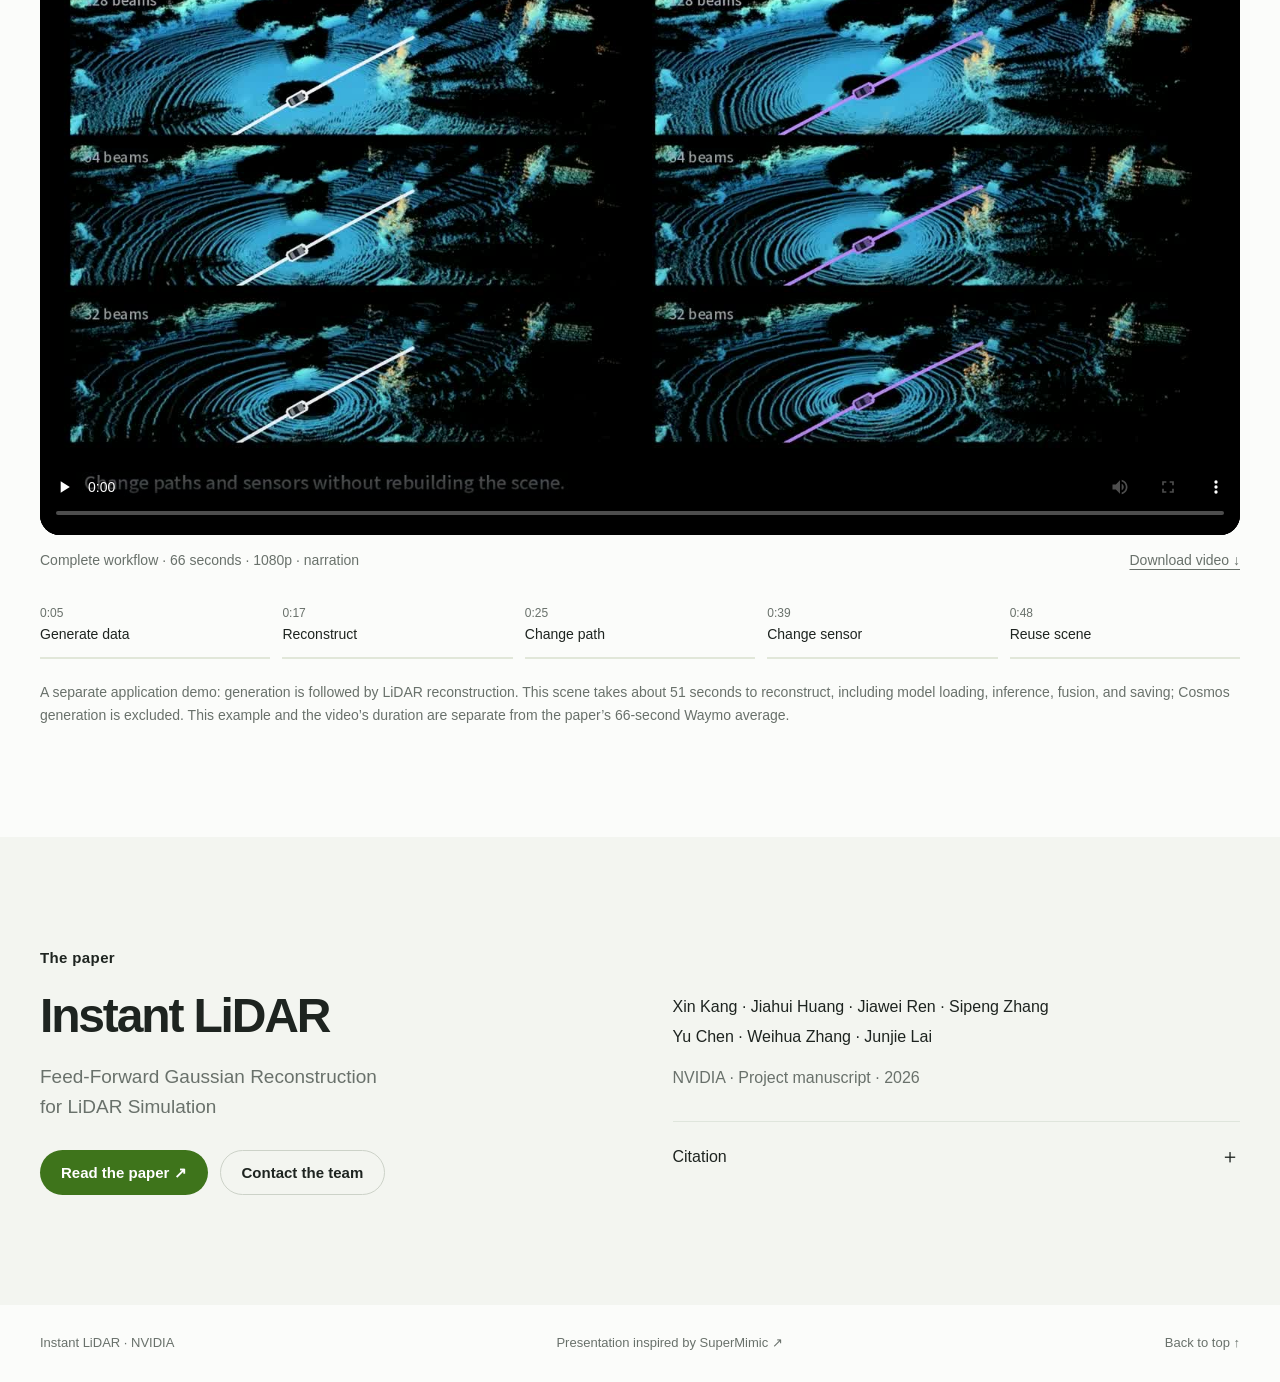
==== commit b30dba04: "Redesign Instant LiDAR page with interactive matched point-cloud comparisons" ====
--- a/Instant-LiDAR/index.html
+++ b/Instant-LiDAR/index.html
@@ -1,151 +1,106 @@
 <!doctype html>
 <html lang="en">
 <head>
-  <meta charset="utf-8">
-  <meta name="viewport" content="width=device-width, initial-scale=1">
-  <meta name="description" content="Instant LiDAR reconstructs reusable Gaussian scenes from LiDAR scans in minutes, without per-scene optimization. Explore the paper, full Cosmos workflow, and reconstruction results.">
-  <meta name="theme-color" content="#ffffff">
-  <meta property="og:title" content="Instant LiDAR — Feed-Forward Gaussian Reconstruction for LiDAR Simulation">
-  <meta property="og:description" content="From recorded or generated point clouds to reusable simulation assets. 66-second scene reconstruction on Waymo.">
-  <meta property="og:image" content="https://kangx326.github.io/Instant-LiDAR/assets/workflow-poster.jpg">
-  <meta property="og:url" content="https://kangx326.github.io/Instant-LiDAR/">
-  <link rel="canonical" href="https://kangx326.github.io/Instant-LiDAR/">
-  <link rel="icon" href="assets/favicon.svg" type="image/svg+xml">
-  <link rel="stylesheet" href="styles.css?v=20261124-metrics4">
-  <script src="app.js" defer></script>
-  <title>Instant LiDAR | Feed-Forward Gaussian Reconstruction for LiDAR Simulation</title>
+<meta charset="utf-8"><meta name="viewport" content="width=device-width,initial-scale=1">
+<title>Instant LiDAR — Feed-Forward Gaussian Reconstruction for LiDAR Simulation</title>
+<meta name="description" content="Turn LiDAR scans into reusable Gaussian scenes in 66 seconds on Waymo. Explore reconstruction, novel viewpoints, and downstream detection with Instant LiDAR.">
+<meta name="theme-color" content="#fbfcfa"><meta property="og:title" content="Instant LiDAR — From scans to reusable scenes"><meta property="og:description" content="66-second reconstruction on Waymo. Explore real point clouds, matched viewpoints, and the Cosmos workflow."><meta property="og:image" content="https://kangx326.github.io/Instant-LiDAR/assets/reconstruction-poster.jpg"><meta property="og:url" content="https://kangx326.github.io/Instant-LiDAR/">
+<link rel="canonical" href="https://kangx326.github.io/Instant-LiDAR/"><link rel="icon" href="assets/favicon.svg" type="image/svg+xml"><link rel="stylesheet" href="styles.css?v=20261124-explore1"><script src="viewer.js?v=20261124-explore1" defer></script><script src="app.js?v=20261124-explore1" defer></script>
 </head>
 <body>
-  <a class="skip-link" href="#main">Skip to content</a>
-  <header class="site-header">
-    <div class="nav-wrap">
-      <a class="wordmark" href="#top"><span class="brand-dot" aria-hidden="true"></span>Instant LiDAR</a>
-      <nav aria-label="Main navigation">
-        <a href="#abstract">Abstract</a><a href="#method">Method</a><a href="#results">Results</a><a href="#demo">Application</a>
-      </nav>
-    </div>
-  </header>
-  <main id="main">
-    <section class="hero container" id="top" aria-labelledby="project-title">
-      <p class="eyebrow">NVIDIA · Research project</p>
-      <h1 id="project-title">Instant <span>LiDAR</span></h1>
-      <p class="paper-title">Feed-Forward Gaussian Reconstruction for LiDAR Simulation</p>
-      <ul class="authors" aria-label="Authors">
-        <li>Xin Kang</li><li>Jiahui Huang</li><li>Jiawei Ren</li><li>Sipeng Zhang</li><li>Yu Chen</li><li>Weihua Zhang</li><li>Junjie Lai</li>
-      </ul>
-      <p class="affiliation">NVIDIA</p>
-      <div class="hero-actions">
-        <a class="button primary" href="assets/instant-lidar-paper.pdf" target="_blank" rel="noopener"><span aria-hidden="true">↗</span> Read the paper</a>
-        <a class="button" href="#demo"><span aria-hidden="true">▶</span> Watch the workflow</a>
-        <a class="button" href="#results">Explore results <span aria-hidden="true">↓</span></a>
-      </div>
-      <p class="hero-summary"><strong>Turn LiDAR point clouds into reusable 3D scenes for autonomous-driving simulation.</strong> Reconstruct a scene once, then render new driving paths and sensor configurations—without optimizing each new scene separately.</p>
-      <div class="hero-metrics" aria-labelledby="hero-metrics-title">
-        <p class="metric-context" id="hero-metrics-title">Waymo · Scene reconstruction</p>
-        <div class="metric-grid">
-          <div class="metric-baseline"><p class="metric-value">~80<span> min</span></p><p class="metric-label">NuRec</p></div>
-          <div><p class="metric-value">66<span> s</span></p><p class="metric-label">Instant LiDAR</p></div>
-          <div class="metric-speedup"><p class="metric-value">~70<span>×</span></p><p class="metric-label">faster than NuRec</p></div>
-        </div>
-      </div>
-      <p class="note hero-note">Average over six Waymo clips on the same NVIDIA H20 GPU. Time covers input scans to a renderable asset; offline training, rendering, and detection are excluded.</p>
-    </section>
+<a class="skip" href="#main">Skip to content</a>
+<header class="nav-shell"><div class="nav"><a class="wordmark" href="#top"><i aria-hidden="true"></i>Instant LiDAR</a><nav aria-label="Main navigation"><a class="nav-section" href="#method">Method</a><a class="nav-section" href="#results">Results</a><a class="nav-section" href="#application">Application</a><a class="nav-paper" href="assets/instant-lidar-paper.pdf" target="_blank" rel="noopener">Paper ↗</a><a class="nav-try" href="#explore">Explore in 3D <span aria-hidden="true">↗</span></a></nav></div></header>
+<main id="main">
+<section class="hero wrap" id="top">
+<p class="eyebrow">Instant LiDAR <span>· NVIDIA</span></p>
+<h1>LiDAR scenes.<br>
+<span>Ready in 66 seconds.</span></h1>
+<p class="hero-description">Turn a driving log into a reusable Gaussian scene.<br>
+Render new viewpoints, without optimizing each scene separately.</p>
+<div class="hero-visual" id="hero-visual">
+<canvas id="hero-cloud" aria-label="Rotating 3D view of an Instant LiDAR rendered scan. A static preview is shown if WebGL is unavailable."></canvas>
+<img class="hero-fallback" src="assets/explorer/hero-fallback.jpg" alt="A bird’s-eye view of the reconstructed Waymo street scene">
+<div class="hero-visual-label"><span class="live-dot"></span>Instant LiDAR rendered scan <span class="muted">/ Waymo</span></div>
+<button type="button" class="orbit-button" id="orbit-toggle" aria-pressed="false" aria-label="Pause scene rotation">Ⅱ</button>
+<a class="visual-link" href="#explore">Compare the same scene <span>↗</span></a>
+</div>
+<div class="hero-proof"><div><strong>66 s on one H20 GPU</strong><span>Waymo average · ~70× faster reconstruction than NuRec</span></div><a class="button primary" href="assets/instant-lidar-paper.pdf" target="_blank" rel="noopener">Read the paper ↗</a></div>
+<p class="paper-title">Feed-Forward Gaussian Reconstruction for LiDAR Simulation</p>
+<ul class="authors" aria-label="Authors"><li>Xin Kang</li><li>Jiahui Huang</li><li>Jiawei Ren</li><li>Sipeng Zhang</li><li>Yu Chen</li><li>Weihua Zhang</li><li>Junjie Lai</li></ul>
+</section>
 
-    <section class="abstract-section" id="abstract" aria-labelledby="abstract-title">
-      <div class="reading-column"><p class="eyebrow">Overview</p><h2 id="abstract-title">Abstract</h2>
-        <p>LiDAR reconstruction supports closed-loop autonomous driving simulation, but hours of per-scene optimization make large asset libraries costly to build and maintain. We present Instant LiDAR, a feed-forward pipeline that reconstructs multiple LiDAR scans as reusable Gaussian assets in minutes without per-scene optimization.</p>
-        <p>LiDAR measurements provide strong geometric priors, but directly initializing Gaussians from them yields poor reconstruction due to nonuniform sampling and a limited field of view. Sparse returns leave surface gaps, while combining scans expands coverage but introduces redundant primitives. To address these challenges, Instant LiDAR combines measurement-anchored Gaussian prediction, sampling-aware Gaussian scales, and multi-frame consolidation. The predictor refines attributes anchored to recorded returns, while the scales adapt spatial support to LiDAR sampling. Multi-frame consolidation merges overlapping predictions into a compact asset spanning the driving log.</p>
-        <p>Compared with NuRec, Instant LiDAR reconstructs scenes approximately <strong>46× faster on Physical AI (PAI)</strong> and <strong>70× faster on Waymo</strong>. It also achieves comparable downstream 3D detection accuracy on Waymo.</p>
-      </div>
-    </section>
+<section class="band" id="abstract"><div class="wrap overview section">
+<div><p class="eyebrow">01 / Overview</p><h2>Reconstruct once.<br>
+Render again.</h2></div>
+<div class="overview-copy"><p>LiDAR simulation needs a scene that can be queried from different positions and sensor settings. Building that scene usually takes lengthy per-scene optimization.</p><p><strong>Instant LiDAR predicts Gaussian assets directly from LiDAR scans.</strong> It combines predictions across the driving log into a reusable scene, reducing reconstruction from over an hour to about a minute on Waymo.</p><details class="abstract-details"><summary>Read the abstract <span>＋</span></summary><p>LiDAR measurements provide strong geometric priors, but directly initializing Gaussians from them yields poor reconstruction due to nonuniform sampling and a limited field of view. Sparse returns leave surface gaps, while combining scans expands coverage but introduces redundant primitives. Instant LiDAR combines measurement-anchored Gaussian prediction, sampling-aware Gaussian scales, and multi-frame consolidation. The predictor refines attributes anchored to recorded returns, the scales adapt spatial support to LiDAR sampling, and consolidation merges overlapping predictions into a compact asset spanning the driving log. Compared with NuRec, Instant LiDAR reconstructs scenes approximately 46× faster on Physical AI and 70× faster on Waymo, while retaining useful downstream detection quality.</p></details></div>
+</div></section>
 
-    <section class="method-section" id="method" aria-labelledby="method-title"><div class="container section">
-      <div class="section-heading"><p class="eyebrow">Method</p><h2 id="method-title">Predict locally. Consolidate once. Render repeatedly.</h2><p>A trained model predicts Gaussian attributes from LiDAR measurements, then combines the predictions into a scene spanning the driving log.</p></div>
-      <figure class="method-figure"><a href="assets/method-overview.png" target="_blank" rel="noopener" aria-label="Open the method overview at full resolution"><img src="assets/method-overview.png" loading="lazy" alt="Range and intensity maps enter an Instant LiDAR Transformer and DPT predictor. Per-frame Gaussians are consolidated into a scene for LiDAR rendering from multiple poses and timestamps."></a><figcaption>Instant LiDAR pipeline. Click the diagram to enlarge.</figcaption></figure>
-      <div class="method-grid">
-        <article><span class="step-index">01</span><h3>Measurement-anchored prediction</h3><p>Use recorded LiDAR returns as geometric anchors and predict Gaussian attributes around those observations.</p></article>
-        <article><span class="step-index">02</span><h3>Sampling-aware scales</h3><p>Adapt Gaussian support to LiDAR sampling, helping fill gaps without treating near and distant returns identically.</p></article>
-        <article><span class="step-index">03</span><h3>Multi-frame consolidation</h3><p>Register and merge overlapping predictions into a compact asset that supports repeated rendering.</p></article>
-      </div>
-    </div></section>
+<section class="wrap section" id="method">
+<div class="section-intro"><p class="eyebrow">02 / Method</p><h2>From measurements<br>
+to a renderable asset.</h2><p>A feed-forward predictor, followed by multi-frame consolidation.<br>
+No optimization loop for each new scene.</p></div>
+<div class="method-flow" aria-label="Instant LiDAR pipeline"><article><span class="step">01</span><h3>Anchor to measurements</h3><p>Predict Gaussian attributes around observed LiDAR returns.</p></article><span class="flow-arrow" aria-hidden="true">→</span><article><span class="step">02</span><h3>Adapt to sampling</h3><p>Adjust Gaussian support to the spacing of LiDAR measurements.</p></article><span class="flow-arrow" aria-hidden="true">→</span><article><span class="step">03</span><h3>Consolidate the scene</h3><p>Merge overlapping predictions across frames into one reusable asset.</p></article></div>
+<figure class="method-diagram"><a href="assets/method-overview.png" target="_blank" rel="noopener"><img src="assets/method-overview.png" width="2200" height="775" loading="lazy" alt="Range and intensity maps enter a Transformer and DPT predictor. Per-frame Gaussians are consolidated for rendering at different poses and timestamps."></a><figcaption>The model predicts locally; consolidation builds the scene. <a href="assets/method-overview.png" target="_blank" rel="noopener">Open full diagram ↗</a></figcaption></figure>
+</section>
 
-    <section class="container section" id="results" aria-labelledby="results-title">
-      <div class="section-heading"><p class="eyebrow">Experimental results</p><h2 id="results-title">Build scenes faster. Test beyond the recorded path.</h2><p>Reconstruction time and downstream detection measure different parts of the value of a reusable scene.</p></div>
-      <div class="results-block reconstruction-block">
-        <div class="block-heading"><div><h3>See the reconstruction quality.</h3><p>The same recorded trajectory, shown as NuRec, Instant LiDAR, and ground truth.</p></div></div>
-        <figure class="video-figure comparison-video">
-          <video controls muted loop playsinline preload="metadata" poster="assets/reconstruction-poster.jpg" width="1800" height="712" aria-label="Original-view LiDAR comparison: NuRec, Instant LiDAR, and ground truth">
-            <source src="assets/reconstruction.mp4" type="video/mp4">
-            <a href="assets/reconstruction.mp4">Download the reconstruction comparison.</a>
-          </video>
-          <figcaption>Original-view reconstruction · clip 8f619ae7 · all frames preserved</figcaption>
-        </figure>
-      </div>
+<section class="band" id="results"><div class="wrap section">
+<div class="section-intro"><p class="eyebrow">03 / Reconstruction speed</p><h2>A scene in minutes.<br>
+Without per-scene training.</h2><p>Time from input scans to a renderable Gaussian asset.<br>
+Same NVIDIA H20 GPU, six clips per dataset.</p></div>
+<div class="benchmark-panel"><div class="panel-toolbar"><h3>Scene reconstruction time</h3><div class="segmented" role="group" aria-label="Reconstruction dataset"><button type="button" data-dataset="Waymo" class="selected" aria-pressed="true">Waymo</button><button type="button" data-dataset="PAI" aria-pressed="false">Physical AI</button></div></div>
+<div class="benchmark-grid"><div class="benchmark-callout" aria-live="polite"><span id="time-dataset">Waymo average</span><p><strong id="time-seconds">66</strong><span>seconds</span></p><div class="ratio"><strong id="time-ratio">~70×</strong> faster than NuRec</div></div><div><div id="timing-chart" class="timing-chart" aria-live="polite"></div><p class="chart-note">Linear scale · lower is better</p></div></div>
+<p class="note">Times exclude offline training, rendering, and detection. The speedup comes with a gap in overall geometric fidelity to NuRec.</p>
+<details class="data-details"><summary>Compare geometry and reconstruction time <span>＋</span></summary><div class="table-scroll"><table><caption id="quality-caption">Waymo reconstruction results</caption><thead><tr><th scope="col">Method</th><th scope="col">Time (s) ↓</th><th scope="col">CD (m) ↓</th><th scope="col">F@5 ↑</th></tr></thead><tbody id="quality-table"></tbody></table></div><p class="note">CD: Chamfer distance. F@5: F-score at 5 cm. All values are reported in the paper.</p></details>
+</div>
+</div></section>
 
-      <div class="results-block">
-        <div class="block-heading"><div><h3>Scene reconstruction time</h3><p>Input LiDAR scans → renderable Gaussian asset</p></div>
-          <div class="segmented" role="group" aria-label="Reconstruction dataset"><button type="button" class="selected" aria-pressed="true" data-dataset="Waymo">Waymo</button><button type="button" aria-pressed="false" data-dataset="PAI">Physical AI</button></div>
-        </div>
-        <div id="timing-chart" class="timing-chart" aria-live="polite"></div>
-        <p class="note">Same NVIDIA H20 GPU; six clips per dataset. Linear bar lengths show elapsed time. NuRec, LiDAR-GS, SplatAD, and LiDAR-EVS use per-scene optimization.</p>
-        <details class="data-details"><summary>View reconstruction quality alongside time</summary><div class="table-scroll"><table><caption id="quality-caption">Waymo reconstruction results</caption><thead><tr><th scope="col">Method</th><th scope="col">Time (s) ↓</th><th scope="col">CD (m) ↓</th><th scope="col">F@5 ↑</th></tr></thead><tbody id="quality-table"></tbody></table></div><p class="note">CD is Chamfer distance; F@5 is the F-score at 5 cm. Faster reconstruction does not imply better scene-wide geometry: the strongest per-scene methods retain an advantage in these metrics.</p></details>
-      </div>
+<section class="wrap section" id="explore">
+<div class="section-intro"><p class="eyebrow">04 / Interactive comparison</p><h2>Same scene.<br>
+Your point of view.</h2><p>Rotate both scans together. Move off the recorded path.<br>
+Look at the road, vehicle shapes, and detector outputs.</p></div>
+<div class="explorer" id="explorer">
+<div class="explorer-toolbar"><div class="segmented" role="group" aria-label="Rendered sensor pose"><button type="button" data-pose="recorded" class="selected" aria-pressed="true">Recorded pose</button><button type="button" data-pose="shifted" aria-pressed="false">Sensor 3 m left</button></div><label class="check"><input type="checkbox" id="show-boxes"> Detection overlay</label></div>
+<div class="cloud-pair"><div class="cloud-pane"><div class="pane-heading"><label for="baseline">Compare with</label><select id="baseline"><option value="nurec">NuRec</option><option value="evs">LiDAR-EVS</option></select></div><canvas id="baseline-cloud" tabindex="0" aria-label="Baseline scan. Drag or use arrow keys to rotate, scroll or use plus and minus to zoom. Both views move together."></canvas><img class="cloud-fallback" src="assets/explorer/nurec-fallback.jpg" alt="Static NuRec overview"><span class="cloud-count" id="baseline-count"></span></div><div class="cloud-pane ours-pane"><div class="pane-heading"><span class="ours-label"><i></i>Instant LiDAR</span><span class="pane-tag">Feed-forward</span></div><canvas id="instant-cloud" tabindex="0" aria-label="Instant LiDAR scan. Drag or use arrow keys to rotate, scroll or use plus and minus to zoom. Both views move together."></canvas><img class="cloud-fallback" src="assets/explorer/instant-fallback.jpg" alt="Static Instant LiDAR overview"><span class="cloud-count" id="instant-count"></span></div></div>
+<div class="explorer-footer"><div class="view-presets" role="group" aria-label="Camera preset"><button type="button" data-view="overview" class="selected" aria-pressed="true">Overview</button><button type="button" data-view="corner" aria-pressed="false">Street corner</button><button type="button" data-view="top" aria-pressed="false">Top view</button></div><span class="controls-hint">Drag to rotate · scroll to zoom</span><button class="text-button" type="button" id="reset-camera">Reset ↺</button></div>
+<div class="viewer-status" id="viewer-status" role="status">Loading the matched scans…</div>
+</div>
+<div class="viewer-caption"><p id="viewer-caption">Waymo w100pap1 · frame 22 · recorded pose · same 90 × 90 m crop</p><div id="intensity-legend" class="intensity-legend"><span>Intensity</span><i></i><span>0 → 0.3</span></div><div id="box-legend" class="box-legend" hidden><span class="tp">Matched detection</span><span class="fp">Unmatched detection</span><span class="fn">Missed annotation</span></div></div>
+<p class="note" id="viewer-note">Interactive views of saved rendered scans, not live model inference. Both methods share the camera, crop, and intensity scale. No points are subsampled within this crop.</p>
+<details class="data-details"><summary>How to interpret the detection overlay <span>＋</span></summary><p>The same frozen CenterPoint detector is used across methods. Boxes use a score threshold of 0.3 and saved, same-class greedy matching at 3D IoU 0.7 / 0.5 / 0.5 for vehicles / pedestrians / cyclists. These per-frame matches are a qualitative aid, not AP. Aggregate evaluation is shown below. There is no measured ground-truth scan at the shifted sensor pose.</p></details>
+<div class="sequence-section"><div><h3>Watch the reconstructed driving sequence.</h3><p class="muted">NuRec, Instant LiDAR, and ground truth along the same recorded trajectory.</p></div><figure class="video-figure"><video id="comparison-video" controls muted loop playsinline preload="none" poster="assets/reconstruction-poster.jpg" width="1800" height="712" aria-label="NuRec, Instant LiDAR, and ground-truth reconstruction comparison"><source src="assets/reconstruction.mp4" type="video/mp4"><a href="assets/reconstruction.mp4">Download comparison</a></video><figcaption>Original-view comparison · clip 8f619ae7 · complete sequence</figcaption></figure></div>
+</section>
 
-      <div class="results-block detection-block">
-        <div class="block-heading"><div><h3>Detection on reconstructed scans</h3><p>One frozen CenterPoint detector. Different query viewpoints.</p></div></div>
-        <div class="segmented query-tabs" role="group" aria-label="Detection query setting"><button type="button" class="selected" aria-pressed="true" data-query="shifted">3 m left shift · 314 queries</button><button type="button" aria-pressed="false" data-query="heldout">Held-out · 24 queries</button><button type="button" aria-pressed="false" data-query="conditioning">Conditioning · 290 queries</button></div>
-        <div class="table-scroll"><table><caption id="detection-caption">Waymo · 3 m left shift · LEVEL 1 AP (%)</caption><thead><tr><th scope="col">Reconstruction</th><th scope="col">Vehicle AP ↑</th><th scope="col">Pedestrian AP ↑</th></tr></thead><tbody id="detection-table"></tbody></table></div>
-        <p id="query-note" class="note" aria-live="polite"></p>
-        <figure class="evidence-figure"><a href="assets/shifted-detection.png" target="_blank" rel="noopener" aria-label="Open the shifted-view detection comparison at full resolution"><img src="assets/shifted-detection.png" width="1344" height="1308" loading="lazy" alt="At a 3 m left sensor offset, Instant LiDAR improves vehicle AP by 7.7 points and pedestrian AP by 5.4 points over LiDAR-EVS. Matched street-corner crops show the corresponding detections."></a><figcaption>A closer look at the 3 m left shift. The same street-corner crop, scale, and detector; Waymo w100pap1, frame 22. Gains use the paper’s reported precision. Click to enlarge.</figcaption></figure>
-      </div>
+<section class="band" id="detection"><div class="wrap section">
+<div class="section-intro"><p class="eyebrow">05 / Downstream detection</p><h2>What does the<br>
+detector see?</h2><p>Evaluate the rendered scans with one frozen CenterPoint model.<br>
+Keep the dataset, detector, and query setting matched.</p></div>
+<div class="detection-panel"><div class="query-tabs segmented" role="group" aria-label="Detection query setting"><button type="button" data-query="shifted" class="selected" aria-pressed="true">3 m left shift</button><button type="button" data-query="heldout" aria-pressed="false">Held-out frames</button><button type="button" data-query="conditioning" aria-pressed="false">Conditioning frames</button></div><p class="query-context" id="query-context"></p><div id="detection-charts" class="detection-charts" aria-live="polite"></div><p class="detection-takeaway" id="detection-takeaway"></p><p class="note" id="query-note"></p>
+<details class="data-details"><summary>Show the numerical results <span>＋</span></summary><div class="table-scroll"><table><caption id="detection-caption"></caption><thead><tr><th scope="col">Reconstruction</th><th scope="col">Vehicle AP ↑</th><th scope="col">Pedestrian AP ↑</th></tr></thead><tbody id="detection-table"></tbody></table></div></details></div>
+<div class="limitations"><span class="eyebrow">The tradeoff</span><p>There is still a gap to NuRec on geometric reconstruction metrics. The gain is much faster reconstruction, with stronger detection on held-out and shifted views. On conditioning views, NuRec retains higher vehicle AP.</p><p class="note">The method relies on accurate sensor poses and dynamic-object annotations. Joint camera–LiDAR reconstruction is outside the current model’s scope.</p></div>
+</div></section>
 
-      <details class="data-details full-figure"><summary>Explore the paper’s qualitative reconstruction comparison</summary><figure><a href="assets/reconstruction-results.png" target="_blank" rel="noopener"><img src="assets/reconstruction-results.png" loading="lazy" alt="Paper comparison of LiDAR reconstruction on PAI, Waymo, and a Waymo viewpoint shifted 3 m left."></a><figcaption>Recorded and extrapolated poses. All panels use the same 90 × 90 m crop; there is no measured ground-truth scan at the shifted pose.</figcaption></figure></details>
-      <div class="scope-note"><h3>Scope and limitations</h3><p>Instant LiDAR trades some scene-wide geometric fidelity for reconstruction speed while preserving useful downstream detection quality. It relies on accurate sensor poses and dynamic-object annotations. Joint camera–LiDAR reconstruction is not part of the current model; the Cosmos workflow is a separate demonstration of generation followed by LiDAR reconstruction.</p></div>
-    </section>
+<section class="wrap section application" id="application">
+<span id="demo" aria-hidden="true"></span>
+<div class="section-intro"><p class="eyebrow">06 / Application</p><h2>Cosmos ×<br>
+Instant LiDAR.</h2><p>Generate the data. Reconstruct the asset. Reuse the scene.<br>
+A complete pipeline from control signals to LiDAR simulation.</p></div>
+<ol class="application-flow"><li><span>01</span><strong>Input signals</strong><small>Scene controls</small></li><li><span>02</span><strong>Generated data</strong><small>Cosmos video + LiDAR</small></li><li><span>03</span><strong>Reconstructed asset</strong><small>Instant LiDAR scene</small></li><li><span>04</span><strong>Reusable rendering</strong><small>New paths + sensors</small></li></ol>
+<figure class="video-figure workflow"><video id="workflow-video" controls playsinline preload="none" poster="assets/workflow-poster.jpg" width="1920" height="1080" aria-label="Complete 66-second Cosmos and Instant LiDAR workflow with narration"><source src="assets/workflow.mp4" type="video/mp4"><track kind="captions" src="assets/workflow-en.vtt" srclang="en" label="English"><a href="assets/workflow.mp4">Download the full workflow</a></video><figcaption><span>Complete workflow · 66 seconds · 1080p · narration</span><a href="assets/workflow.mp4" download>Download video ↓</a></figcaption></figure>
+<div class="chapter-buttons" role="group" aria-label="Video chapters"><button type="button" data-time="5"><span>0:05</span>Generate data</button><button type="button" data-time="17"><span>0:17</span>Reconstruct</button><button type="button" data-time="25"><span>0:25</span>Change path</button><button type="button" data-time="39"><span>0:39</span>Change sensor</button><button type="button" data-time="48"><span>0:48</span>Reuse scene</button></div>
+<p class="note">A separate application demo: generation is followed by LiDAR reconstruction. This scene takes about 51 seconds to reconstruct, including model loading, inference, fusion, and saving; Cosmos generation is excluded. This example and the video’s duration are separate from the paper’s 66-second Waymo average.</p>
+</section>
 
-    <section class="reading-column section paper-section" id="paper" aria-labelledby="paper-title">
-      <p class="eyebrow">Read more</p><h2 id="paper-title">Paper and citation</h2><p>See the manuscript for the full evaluation, ablations, reconstruction details, and supplementary material.</p>
-      <div class="paper-actions"><a class="button primary" href="assets/instant-lidar-paper.pdf" target="_blank" rel="noopener">Open the full paper ↗</a><a class="button" href="mailto:joeyk@nvidia.com?subject=Instant%20LiDAR">Contact the team</a></div>
-      <div class="citation-heading"><h3>BibTeX</h3><button id="copy-citation" class="text-button" type="button">Copy citation</button></div>
-      <pre id="citation"><code>@misc{kang2026instantlidar,
-  title  = {Instant LiDAR: Feed-Forward Gaussian
-            Reconstruction for LiDAR Simulation},
-  author = {Kang, Xin and Huang, Jiahui and Ren, Jiawei
-            and Zhang, Sipeng and Chen, Yu
-            and Zhang, Weihua and Lai, Junjie},
-  year   = {2026},
-  note   = {Project manuscript},
-  url    = {https://kangx326.github.io/Instant-LiDAR/}
-}</code></pre>
-      <p id="copy-status" class="note" role="status"></p>
-    </section>
-
-    <section class="container section demo-section" id="demo" aria-labelledby="demo-title">
-      <div class="section-heading"><p class="eyebrow">Application</p><h2 id="demo-title">Cosmos × Instant LiDAR</h2><p>From control signals to reusable simulation: a generation model creates the data, and Instant LiDAR reconstructs a scene you can render again and again.</p></div>
-      <ol class="pipeline" aria-label="Workflow stages">
-        <li><span class="step-index">01</span><strong>Input signals</strong><span>Scene controls</span></li>
-        <li><span class="step-index">02</span><strong>Generated data</strong><span>Cosmos video + LiDAR</span></li>
-        <li><span class="step-index">03</span><strong>Reconstructed asset</strong><span>Instant LiDAR 3D scene</span></li>
-        <li><span class="step-index">04</span><strong>Reusable rendering</strong><span>New paths + sensor settings</span></li>
-      </ol>
-      <figure class="video-figure">
-        <video id="workflow-video" controls playsinline preload="metadata" poster="assets/workflow-poster.jpg" width="1920" height="1080" aria-label="Complete 66-second Cosmos and Instant LiDAR workflow with narration">
-          <source src="assets/workflow.mp4" type="video/mp4">
-          <track kind="captions" src="assets/workflow-en.vtt" srclang="en" label="English">
-          Your browser does not support embedded video. <a href="assets/workflow.mp4">Download the full workflow.</a>
-        </video>
-        <figcaption><span>Full 66-second workflow · 1080p · narration</span><a href="assets/workflow.mp4" download>Download video ↓</a></figcaption>
-      </figure>
-      <div class="chapter-buttons" role="group" aria-label="Jump to a video chapter">
-        <button type="button" data-time="5">Generate data <span>0:05</span></button>
-        <button type="button" data-time="17">Reconstruct the asset <span>0:17</span></button>
-        <button type="button" data-time="25">Change the path <span>0:25</span></button>
-        <button type="button" data-time="39">Change the sensor <span>0:39</span></button>
-        <button type="button" data-time="48">Reuse the scene <span>0:48</span></button>
-      </div>
-      <p class="note">This demo shows one generated scene reconstructed in about 51 seconds, including model loading, inference, fusion, and saving. Cosmos generation is excluded. This example is separate from the paper’s 66-second Waymo average.</p>
-    </section>
-  </main>
-  <footer class="site-footer"><div class="container"><span>Instant LiDAR · NVIDIA</span><a href="https://lastbasket.github.io/LiDAR-EVS_page/">Project-page structure inspired by LiDAR-EVS ↗</a></div></footer>
+<section class="paper-section band" id="paper"><div class="wrap section"><div class="paper-layout"><div><p class="eyebrow">The paper</p><h2>Instant LiDAR</h2><p>Feed-Forward Gaussian Reconstruction<br>
+for LiDAR Simulation</p><div class="paper-actions"><a class="button primary" href="assets/instant-lidar-paper.pdf" target="_blank" rel="noopener">Read the paper ↗</a><a class="button secondary" href="mailto:joeyk@nvidia.com?subject=Instant%20LiDAR">Contact the team</a></div></div><div class="paper-meta"><p>Xin Kang · Jiahui Huang · Jiawei Ren · Sipeng Zhang<br>
+Yu Chen · Weihua Zhang · Junjie Lai</p><p class="muted">NVIDIA · Project manuscript · 2026</p><details class="citation-details"><summary>Citation <span>＋</span></summary><pre id="citation">@misc{kang2026instantlidar,
+  title = {Instant LiDAR: Feed-Forward Gaussian Reconstruction for LiDAR Simulation},
+  author = {Kang, Xin and Huang, Jiahui and Ren, Jiawei and Zhang, Sipeng and Chen, Yu and Zhang, Weihua and Lai, Junjie},
+  year = {2026},
+  note = {Project manuscript},
+  url = {https://kangx326.github.io/Instant-LiDAR/}
+}</pre><button class="text-button" id="copy-citation" type="button">Copy BibTeX</button><span id="copy-status" role="status"></span></details></div></div></div></section>
+</main>
+<footer class="wrap footer"><span>Instant LiDAR · NVIDIA</span><span>Presentation inspired by <a href="https://supermimic.github.io/" target="_blank" rel="noopener">SuperMimic ↗</a></span><a href="#top">Back to top ↑</a></footer>
+<noscript><p class="noscript">Enable JavaScript for the interactive comparisons and charts. Videos, figures, and the full <a href="assets/instant-lidar-paper.pdf">paper</a> are available without it.</p></noscript>
 </body>
 </html>
--- a/Instant-LiDAR/styles.css
+++ b/Instant-LiDAR/styles.css
@@ -1,10 +1,7 @@
-:root{--ink:#18231d;--muted:#5e6b63;--accent:#417a12;--lime:#76b900;--rule:#dce4da;--surface:#f4f7f1;--radius:16px;color-scheme:light;font-family:Arial,Helvetica,sans-serif;color:var(--ink);font-size:18px;line-height:1.65}
-*{box-sizing:border-box}html{scroll-behavior:smooth;scroll-padding-top:90px}body{margin:0;background:#fff}a{color:var(--accent);text-underline-offset:4px}button{font:inherit;cursor:pointer}button,a{-webkit-tap-highlight-color:transparent}button:focus-visible,a:focus-visible,summary:focus-visible{outline:3px solid var(--lime);outline-offset:5px}img,video{display:block;max-width:100%;height:auto}figure,p,ol{margin:0}p+p{margin-top:20px}h1,h2,h3{line-height:1.2;margin:0;color:var(--ink)}h1,h2,h3{text-wrap:balance}h2{font-size:38px;letter-spacing:-1.2px}h3{font-size:23px;letter-spacing:-.4px}strong{font-weight:700}figure img{margin:auto}video{width:100%;background:#080a0a}figcaption,.note{font-size:16px;line-height:1.6;color:var(--muted)}figcaption{padding:16px 0 0}.container{width:min(1160px,calc(100% - 64px));margin:0 auto}.reading-column{width:min(880px,calc(100% - 64px));margin:0 auto}.section{padding-top:88px;padding-bottom:88px}.eyebrow{font-size:16px;line-height:1.5;letter-spacing:1.3px;font-weight:700;text-transform:uppercase;color:var(--accent);margin-bottom:16px}.section-heading{max-width:940px;margin-bottom:32px}.section-heading>p:last-child{font-size:20px;color:var(--muted);margin-top:20px}.button{display:inline-flex;align-items:center;justify-content:center;gap:10px;min-height:48px;padding:10px 22px;border:1px solid var(--rule);border-radius:999px;text-decoration:none;font-size:16px;line-height:1.6;font-weight:700;background:white;color:var(--ink);transition:background .15s,border-color .15s}.button:hover{border-color:var(--accent);background:var(--surface)}.button.primary{color:#fff;background:var(--ink);border-color:var(--ink)}.button.primary:hover{background:#31552c}.skip-link{position:fixed;top:8px;left:16px;z-index:20;background:white;padding:10px;transform:translateY(-150%)}.skip-link:focus{transform:translateY(0)}
-.site-header{position:sticky;top:0;z-index:10;background:rgba(255,255,255,.97);border-bottom:1px solid var(--rule)}.nav-wrap{width:min(1240px,calc(100% - 64px));min-height:72px;display:flex;align-items:center;justify-content:space-between;gap:24px;margin:auto}.wordmark{font-size:20px;font-weight:700;text-decoration:none;color:var(--ink);display:inline-flex;align-items:center;gap:10px;white-space:nowrap}.brand-dot{width:10px;height:10px;background:var(--lime);border-radius:50%}nav{display:flex;flex-wrap:wrap;justify-content:center;gap:8px 28px;max-width:100%}nav a{font-size:16px;font-weight:700;color:var(--muted);text-decoration:none}nav a:hover{color:var(--accent)}
-.hero{text-align:center;padding-top:76px}.hero h1{font-size:76px;line-height:1.05;letter-spacing:-3px}.hero h1 span{color:var(--accent)}.paper-title{font-size:30px;line-height:1.35;letter-spacing:-.5px;font-weight:500;max-width:100%;margin:18px auto 0;text-wrap:balance}.authors{display:flex;flex-wrap:wrap;justify-content:center;gap:6px 24px;list-style:none;padding:0;font-size:18px;line-height:1.65;margin:24px auto 0;color:#435149}.authors li{white-space:nowrap}.affiliation{margin-top:8px;font-size:18px;font-weight:700}.hero-actions,.paper-actions{display:flex;gap:12px;flex-wrap:wrap;justify-content:center;margin-top:24px}.hero-summary{max-width:850px;margin:36px auto 0;font-size:20px;line-height:1.65;color:var(--muted)}.hero-summary strong{color:var(--ink)}.hero-metrics{margin-top:36px;padding:24px 24px 28px;background:var(--surface);border:1px solid var(--rule);border-radius:var(--radius)}.metric-context{font-size:18px;line-height:1.5;font-weight:700;color:var(--ink);margin-bottom:24px}.metric-grid{display:grid;grid-template-columns:repeat(3,minmax(0,1fr))}.metric-grid>div+div{border-left:1px solid #d0dccb}.metric-value{font-size:52px;font-weight:700;letter-spacing:-2px;line-height:1.15;color:var(--accent);white-space:nowrap}.metric-value span{font-size:32px;letter-spacing:-1px}.metric-baseline .metric-value{color:var(--muted)}.metric-label{font-size:16px;margin-top:10px;line-height:1.5;color:#4c5b50}.hero-note{max-width:940px;margin:16px auto 0}
-.demo-section{padding-top:76px;border-top:1px solid var(--rule)}.pipeline{list-style:none;display:grid;grid-template-columns:repeat(4,1fr);padding:0;margin:28px 0 24px;gap:20px}.pipeline li{border-top:2px solid var(--rule);padding-top:14px}.pipeline strong,.pipeline li>span:last-child{display:block}.pipeline strong{font-size:18px;line-height:1.4;margin:6px 0}.pipeline li>span:last-child{font-size:16px;color:var(--muted)}.step-index{font-size:16px;font-weight:700;letter-spacing:1px;color:var(--accent)}.video-figure video{border-radius:var(--radius);border:1px solid #252e28}.video-figure figcaption{display:flex;justify-content:space-between;gap:16px;flex-wrap:wrap}.chapter-buttons{display:flex;gap:8px;flex-wrap:wrap;margin:20px 0 16px}.chapter-buttons button{padding:10px 13px;background:var(--surface);border:1px solid var(--rule);border-radius:8px;font-size:16px;line-height:1.5;color:var(--ink)}.chapter-buttons button:hover{border-color:var(--accent)}.chapter-buttons span{color:var(--muted);margin-left:7px}.abstract-section{padding:64px 0}.abstract-section h2{margin-bottom:24px}.abstract-section p:not(.eyebrow){font-size:18px;line-height:1.8}
-.results-block{padding:32px;border:1px solid var(--rule);border-radius:var(--radius);margin-top:28px}.block-heading{display:flex;justify-content:space-between;align-items:flex-start;gap:24px;margin-bottom:28px}.block-heading p{margin-top:10px;color:var(--muted)}.segmented{display:inline-flex;gap:4px;padding:4px;background:var(--surface);border:1px solid var(--rule);border-radius:10px;flex-shrink:0}.segmented button{border:0;padding:9px 18px;border-radius:7px;font-size:16px;line-height:1.5;color:var(--muted);background:none;white-space:nowrap}.segmented button.selected{background:var(--ink);color:#fff}.segmented button:hover:not(.selected){background:#e6edde}.timing-chart{display:grid;gap:18px;margin:24px 0 28px}.time-row{display:grid;grid-template-columns:140px minmax(0,1fr) 180px;align-items:center;gap:20px;font-size:16px}.time-row.ours{font-weight:700;color:var(--accent)}.bar-track{height:18px;background:#f0f3ee;border-radius:3px;overflow:hidden}.bar{height:100%;background:#aab9a5;border-radius:3px}.ours .bar{background:var(--lime)}.time-value{text-align:right;white-space:nowrap;font-variant-numeric:tabular-nums}.time-value small{white-space:nowrap;font-size:16px;color:var(--muted)}.data-details{border-top:1px solid var(--rule);margin-top:28px;padding-top:18px}.data-details summary{cursor:pointer;font-weight:700;font-size:18px;padding:6px 0;color:var(--ink)}.data-details[open] summary{margin-bottom:20px}.table-scroll{overflow-x:auto;width:100%}table{width:100%;border-collapse:collapse;font-size:16px;line-height:1.6;font-variant-numeric:tabular-nums}caption{text-align:left;padding-bottom:14px;color:var(--muted);font-size:16px}th,td{padding:12px 16px;border-bottom:1px solid var(--rule);text-align:right;white-space:nowrap}th:first-child,td:first-child{text-align:left}thead{background:var(--surface)}tbody tr.ours{background:#eef6e7;font-weight:700;color:#345e16}table+p{margin-top:18px}.data-details .note{margin-top:18px}.query-tabs{margin-bottom:24px;flex-wrap:wrap}.detection-block>.note{margin-top:18px}.evidence-figure{max-width:900px;margin:36px auto 0}.evidence-figure img{width:100%;height:auto}.full-figure{padding:24px;border:1px solid var(--rule);border-radius:var(--radius)}.full-figure img{width:100%;margin-top:20px}.scope-note{border-left:3px solid var(--rule);padding-left:24px;margin-top:36px}.scope-note h3{font-size:22px;margin-bottom:12px}.scope-note p{font-size:18px;color:var(--muted)}
-.method-section{background:var(--surface);border-block:1px solid var(--rule)}.method-figure{padding:24px;background:white;border:1px solid var(--rule);border-radius:var(--radius)}.method-figure img{width:100%}.method-grid{display:grid;grid-template-columns:repeat(3,1fr);gap:36px;margin-top:36px}.method-grid h3{font-size:22px;margin:12px 0}.method-grid p{font-size:18px;color:var(--muted)}.paper-section{border-top:1px solid var(--rule)}.paper-section h2{margin-bottom:20px}.paper-actions{justify-content:flex-start;margin-bottom:32px}.citation-heading{display:flex;align-items:center;justify-content:space-between;gap:16px}.text-button{padding:8px 12px;background:var(--surface);border:1px solid var(--rule);border-radius:6px;font-size:16px;color:var(--accent)}pre{padding:24px;border:1px solid var(--rule);background:#f6f8f4;border-radius:12px;font-size:16px;line-height:1.65;white-space:pre-wrap;overflow-wrap:anywhere}#copy-status{min-height:26px}.site-footer{background:var(--surface);border-top:1px solid var(--rule);font-size:16px;color:var(--muted);padding:28px 0}.site-footer>.container{display:flex;gap:20px;flex-wrap:wrap;justify-content:space-between}.site-footer a{font-size:16px}
-@media(max-width:900px){.block-heading{display:block}.block-heading .segmented{margin-top:20px}.pipeline{grid-template-columns:repeat(2,1fr)}.method-grid{gap:24px}.hero h1{font-size:64px}.paper-title{font-size:28px}.metric-label{max-width:200px;margin-inline:auto}.time-row{grid-template-columns:115px minmax(0,1fr) 160px;gap:12px}.query-tabs{display:flex}.query-tabs button{flex:1;white-space:normal}}
-@media(max-width:600px){html{scroll-padding-top:110px}.container,.reading-column,.nav-wrap{width:calc(100% - 36px)}.nav-wrap{min-height:92px;flex-direction:column;justify-content:center;gap:8px}nav{gap:6px 18px}.wordmark{font-size:18px}.hero{padding-top:44px}.hero h1{font-size:54px;letter-spacing:-2px}.paper-title{font-size:25px}.authors{font-size:16px;column-gap:18px}.affiliation{font-size:18px}.hero-actions{gap:10px}.hero-actions .button{padding:10px 16px}.hero-summary{font-size:18px;margin-top:28px}.hero-metrics{padding:22px 16px}.metric-context{font-size:16px;margin-bottom:20px}.metric-grid{grid-template-columns:repeat(2,minmax(0,1fr))}.metric-value{font-size:40px;letter-spacing:-1px}.metric-value span{font-size:24px}.metric-label{font-size:16px;padding:0 6px}.metric-grid>.metric-speedup{grid-column:1/-1;border-left:0;border-top:1px solid #d0dccb;margin-top:22px;padding-top:20px;display:flex;align-items:center;justify-content:center;gap:14px}.metric-speedup .metric-label{margin:0;padding:0;max-width:140px;text-align:left}.hero-note{text-align:left}.section{padding-block:52px}h2{font-size:30px;letter-spacing:-.6px}.section-heading>p:last-child{font-size:18px}.pipeline{gap:18px}.pipeline strong{font-size:18px}.pipeline li>span:last-child{font-size:16px}.chapter-buttons button{flex:1 1 145px;text-align:left}.chapter-buttons span{display:block;margin:0}.abstract-section{padding:48px 0}.results-block{padding:22px 16px}.time-row{grid-template-columns:102px minmax(0,1fr) 84px;gap:8px}.time-value small{display:block}.bar-track{height:16px}.query-tabs{display:flex;flex-direction:column}.query-tabs button{white-space:normal}.data-details{padding-top:16px}th,td{padding:12px 10px}.full-figure{padding:20px 16px}.method-grid{grid-template-columns:1fr;gap:28px}.method-figure{padding:12px}.scope-note{padding-left:18px}.paper-actions{gap:10px}pre{padding:18px;font-size:16px}.site-footer>.container{display:block}.site-footer a{display:block;margin-top:12px}}
-@media(prefers-reduced-motion:reduce){html{scroll-behavior:auto}*{transition:none!important}}
+:root{--ink:#1e2420;--muted:#69716b;--accent:#3e741b;--lime:#b8ed75;--line:#dfe5dc;--band:#f3f5f0;--white:#fbfcfa;--round:24px}*{box-sizing:border-box}html{scroll-behavior:smooth;scroll-padding-top:100px}body{margin:0;background:var(--white);color:var(--ink);font-family:Inter,-apple-system,BlinkMacSystemFont,"Helvetica Neue",Arial,sans-serif;-webkit-font-smoothing:antialiased;font-size:17px;line-height:1.6}button,input,select{font:inherit}button,a,select{-webkit-tap-highlight-color:transparent}button,select{cursor:pointer}button{color:inherit}a{color:inherit;text-underline-offset:4px}a:hover{color:var(--accent)}button:focus-visible,a:focus-visible,select:focus-visible,input:focus-visible,canvas:focus-visible,summary:focus-visible{outline:3px solid #638e3f;outline-offset:5px}button:disabled{cursor:default;opacity:.45}p,h1,h2,h3,figure,ul{margin:0}h1,h2,h3{line-height:1.07;letter-spacing:-.045em;font-weight:650}h1{font-size:clamp(54px,6.2vw,88px)}h2{font-size:clamp(38px,4.5vw,64px)}h3{font-size:22px;letter-spacing:-.025em;line-height:1.25}p{text-wrap:pretty}img,video{max-width:100%;display:block;height:auto}video{width:100%;background:#0b0d10}button{border:0;background:none}strong{font-weight:650}[hidden]{display:none!important}.wrap{max-width:1248px;width:calc(100% - 80px);margin:0 auto}.section{padding-top:110px;padding-bottom:110px}.band{background:var(--band)}.muted,.note,.chart-note{color:var(--muted)}.note,.chart-note,figcaption{font-size:14px;line-height:1.65}.note{margin-top:22px}.eyebrow{font-size:15px;line-height:1.4;font-weight:600;letter-spacing:.025em;margin-bottom:22px}.eyebrow span{color:var(--muted);font-weight:400}.section-intro{text-align:center;margin:0 auto 55px;max-width:940px}.section-intro>p:last-child{font-size:21px;color:var(--muted);line-height:1.5;margin-top:24px}.skip{position:fixed;top:-100px;left:24px;background:white;padding:12px;z-index:100}.skip:focus{top:12px}.nav-shell{position:fixed;z-index:30;top:12px;left:0;right:0;pointer-events:none}.nav{pointer-events:auto;width:calc(100% - 48px);max-width:1100px;margin:auto;border:1px solid #e1e5df;background:rgba(255,255,255,.91);backdrop-filter:blur(18px);border-radius:22px;box-shadow:0 5px 24px #15240e05;display:flex;align-items:center;justify-content:space-between;padding:10px 14px 10px 24px;gap:20px}.wordmark{font-weight:700;letter-spacing:-.04em;font-size:21px;text-decoration:none;white-space:nowrap;display:flex;align-items:center;gap:9px}.wordmark i{width:10px;height:10px;border-radius:50%;background:var(--accent);box-shadow:4px -4px 0 #b8d79c}nav{display:flex;align-items:center;gap:22px}nav a{text-decoration:none;font-size:14px;font-weight:500;white-space:nowrap}.nav-paper{border:1px solid #ccd2c8;border-radius:30px;padding:6px 15px}.nav-try{background:var(--ink);color:white;border-radius:30px;padding:8px 16px}.nav-try:hover{color:var(--lime)}.hero{text-align:center;padding-top:136px;padding-bottom:65px}.hero .eyebrow{font-size:19px;margin-bottom:25px;letter-spacing:-.02em}.hero h1 span{color:var(--accent)}.hero-description{font-size:21px;color:#535e55;line-height:1.5;margin:25px auto 18px}.hero-visual{height:350px;position:relative;border-radius:24px;overflow:hidden;margin:25px auto 26px;max-width:1050px;background:radial-gradient(ellipse,#eef3e9 15%,#fbfcfa 74%)}#hero-cloud{display:block;width:100%;height:100%;position:relative;z-index:1}.hero-fallback{position:absolute;inset:0;width:100%;height:100%;object-fit:contain}.hero-visual.ready .hero-fallback{display:none}.hero-visual-label{position:absolute;z-index:3;top:15px;left:24px;display:flex;align-items:center;gap:7px;font-size:13px;color:#606b5e}.live-dot{width:6px;height:6px;background:var(--accent);border-radius:50%}.orbit-button{position:absolute;bottom:22px;right:24px;z-index:3;background:#e7ecdf;border-radius:50%;width:40px;height:40px;font-size:19px;line-height:1}.visual-link{position:absolute;bottom:25px;left:24px;z-index:3;font-size:14px;text-decoration:none;color:#4d5e47}.visual-link span{margin-left:8px}.hero-proof{display:flex;justify-content:space-between;align-items:center;gap:35px;text-align:left;background:#eef1e9;max-width:740px;padding:15px 18px 15px 26px;border-radius:60px;margin:0 auto 40px}.hero-proof strong{display:block;font-size:17px}.hero-proof div>span{display:block;color:var(--muted);font-size:14px;margin-top:1px}.button{display:inline-flex;align-items:center;justify-content:center;text-decoration:none;border-radius:30px;padding:11px 21px;font-size:15px;font-weight:600;white-space:nowrap;line-height:1.4}.primary{background:var(--accent);color:white}.primary:hover{background:#2e5c10;color:white}.secondary{border:1px solid #ccd2c8}.paper-title{font-size:18px;letter-spacing:-.02em;margin-bottom:12px;font-weight:500}.authors{display:flex;flex-wrap:wrap;justify-content:center;gap:6px 22px;list-style:none;padding:0;color:var(--muted);font-size:14px}.authors li{white-space:nowrap}.overview{display:grid;grid-template-columns:1fr 1.1fr;gap:95px}.overview h2{font-size:52px}.overview-copy{font-size:19px}.overview-copy>p+p{margin-top:22px}.abstract-details{margin-top:25px}.abstract-details p{font-size:16px;color:var(--muted);padding-top:18px}summary{display:flex;align-items:center;justify-content:space-between;cursor:pointer;list-style:none;font-size:16px;font-weight:500;gap:15px}summary::-webkit-details-marker{display:none}summary span{font-size:20px;font-weight:400;transition:transform .2s}details[open]>summary span{transform:rotate(45deg)}.method-flow{display:grid;grid-template-columns:1fr 40px 1fr 40px 1fr;align-items:center;margin:0 0 50px;gap:24px}.method-flow article{align-self:start}.step{display:flex;align-items:center;justify-content:center;width:32px;height:32px;border-radius:10px;color:var(--accent);background:#edf3e5;font-size:14px;font-weight:600;margin-bottom:19px}.method-flow p{font-size:17px;color:var(--muted);margin-top:13px}.flow-arrow{font-size:30px;color:#b5bfb0}.method-diagram{background:white;border:1px solid var(--line);border-radius:var(--round);padding:32px 30px 16px}.method-diagram img{width:100%;height:auto}.method-diagram figcaption{padding-top:22px;display:flex;justify-content:space-between;gap:12px;color:var(--muted)}.benchmark-panel,.detection-panel{border:1px solid var(--line);border-radius:var(--round);background:white;padding:35px 40px}.panel-toolbar,.explorer-toolbar{display:flex;align-items:center;justify-content:space-between;gap:24px}.segmented{display:inline-flex;align-items:center;padding:4px;background:#f0f2ec;border-radius:30px;gap:3px}.segmented button{font-size:14px;padding:8px 18px;border-radius:24px;line-height:1.4;transition:background .15s,color .15s;white-space:nowrap}.segmented button.selected{background:white;box-shadow:0 1px 5px #1e24100f;color:var(--ink);font-weight:600}.benchmark-grid{display:grid;grid-template-columns:260px 1fr;gap:50px;padding:45px 0 20px;align-items:center}.benchmark-callout>span{color:var(--muted);font-size:15px}.benchmark-callout p{margin-top:6px;line-height:1}.benchmark-callout p strong{font-size:106px;color:var(--accent);letter-spacing:-.07em;font-weight:600;font-variant-numeric:tabular-nums}.benchmark-callout p span{display:block;font-size:23px;margin-top:8px}.ratio{font-size:15px;margin-top:28px;color:var(--muted)}.ratio strong{color:var(--ink);font-size:21px}.time-row{display:grid;grid-template-columns:100px 1fr 76px;gap:16px;align-items:center;margin:18px 0;font-size:14px}.bar-track{height:12px;border-radius:3px;background:#f3f5f0;overflow:hidden}.bar{background:#b7bfb1;border-radius:2px;height:100%;transition:width .35s ease}.time-row.ours{color:var(--accent);font-weight:650}.ours .bar{background:var(--accent)}.time-value{text-align:right;font-variant-numeric:tabular-nums}.chart-note{text-align:right;font-size:12px}.data-details{border-top:1px solid var(--line);margin-top:25px;padding-top:20px}.data-details>p{font-size:15px;color:var(--muted);padding-top:16px}.table-scroll{overflow-x:auto;padding-top:24px}table{border-collapse:collapse;width:100%;font-size:15px;white-space:nowrap;text-align:right;font-variant-numeric:tabular-nums}caption{text-align:left;font-size:14px;color:var(--muted);margin-bottom:16px}th,td{padding:13px 12px;border-bottom:1px solid #e5e9e2;font-weight:400}thead th{font-weight:600;color:var(--muted)}th:first-child{text-align:left}tr.ours{color:var(--accent);background:#f4f8ef}tr.ours th,tr.ours td{font-weight:650}.explorer{border:1px solid var(--line);border-radius:var(--round);overflow:hidden;background:#f2f4ef;position:relative}.explorer-toolbar{padding:18px 24px;background:#fff}.check{font-size:14px;display:flex;align-items:center;gap:9px}.check input{width:16px;height:16px;accent-color:var(--accent)}.cloud-pair{display:grid;grid-template-columns:1fr 1fr;gap:1px;background:#dce2d6}.cloud-pane{position:relative;background:#f3f5f0;min-width:0}.cloud-pane canvas{display:block;width:100%;height:420px;touch-action:none;cursor:grab}.cloud-pane canvas:active{cursor:grabbing}.pane-heading{height:60px;padding:15px 24px;display:flex;align-items:center;justify-content:space-between;gap:12px;position:relative;z-index:3;font-size:14px}.pane-heading>label{color:var(--muted);font-size:13px}.pane-heading select{font-size:16px;font-weight:600;background:#ffffffbb;border:1px solid #d1d8cc;border-radius:10px;padding:7px 34px 7px 12px;max-width:175px}.ours-label{font-size:18px;font-weight:600;display:flex;align-items:center;gap:8px}.ours-label i{width:7px;height:7px;border-radius:50%;background:var(--accent)}.pane-tag{font-size:12px;color:var(--muted)}.cloud-count{position:absolute;bottom:14px;left:24px;font-size:12px;color:#67705f;pointer-events:none}.cloud-fallback{position:absolute;inset:65px 0 30px;width:100%;height:calc(100% - 95px);object-fit:contain;pointer-events:none}.cloud-pane.ready .cloud-fallback{display:none}.explorer-footer{display:flex;align-items:center;justify-content:space-between;padding:14px 24px;background:#fff;gap:16px}.view-presets{display:flex;gap:5px}.view-presets button{font-size:13px;padding:7px 12px;border-radius:6px;color:var(--muted)}.view-presets button.selected{background:#edf2e7;color:var(--accent)}.controls-hint{font-size:12px;color:var(--muted)}.text-button{font-size:14px;color:var(--accent);padding:5px 0}.viewer-status{position:absolute;left:50%;top:50%;transform:translate(-50%,-50%);background:#fffef9f2;border:1px solid #e0e5d9;padding:12px 20px;border-radius:12px;z-index:4;font-size:14px;text-align:center;max-width:90%;box-shadow:0 3px 20px #0000000a}.viewer-caption{display:flex;align-items:center;justify-content:space-between;gap:12px;margin-top:18px;color:var(--muted);font-size:13px;flex-wrap:wrap}.intensity-legend,.box-legend{display:flex;gap:10px;align-items:center;font-size:12px}.intensity-legend i{width:95px;height:7px;border-radius:3px;background:linear-gradient(90deg,#440154,#3b528b,#21918c,#5ec962,#fde725)}.box-legend span:before{content:'';display:inline-block;width:7px;height:7px;border-radius:2px;margin-right:5px}.tp:before{background:#20834a}.fp:before{background:#d84e49}.fn:before{background:#4974d4}.sequence-section{margin-top:72px}.sequence-section>div{margin-bottom:25px}.sequence-section h3{font-size:26px}.sequence-section p{margin-top:10px}.video-figure video{border-radius:20px;overflow:hidden}.video-figure figcaption{display:flex;justify-content:space-between;gap:14px;color:var(--muted);margin-top:14px}.query-tabs{display:flex;width:max-content;max-width:100%;margin:0 auto}.query-context{text-align:center;font-size:14px;color:var(--muted);margin:22px 0 35px}.detection-charts{display:grid;grid-template-columns:1fr 1fr;gap:70px}.detection-chart h3{font-size:17px;margin-bottom:26px;letter-spacing:-.01em}.detection-row{display:grid;grid-template-columns:94px 1fr 38px;gap:12px;align-items:center;font-size:13px;margin:17px 0}.detection-row .bar-track{height:12px}.detection-row.ours{color:var(--accent);font-weight:650}.ap-value{text-align:right;font-variant-numeric:tabular-nums}.detection-takeaway{font-size:20px;line-height:1.4;padding-top:26px;margin-top:20px;border-top:1px solid var(--line);font-weight:500;letter-spacing:-.02em}.limitations{max-width:870px;margin:50px auto 0;display:grid;grid-template-columns:130px 1fr;column-gap:35px}.limitations .eyebrow{font-size:14px;margin:3px 0;color:var(--accent)}.limitations>p{font-size:18px}.limitations>.note{grid-column:2;font-size:14px;margin-top:15px}.application-flow{display:grid;grid-template-columns:repeat(4,1fr);list-style:none;margin:0 0 30px;padding:0;border:1px solid var(--line);border-radius:18px;background:white}.application-flow li{padding:22px 24px;position:relative;border-right:1px solid var(--line)}.application-flow li:last-child{border:0}.application-flow li>span{color:var(--accent);font-size:13px;display:block;margin-bottom:6px}.application-flow strong{display:block;font-size:17px}.application-flow small{display:block;font-size:14px;color:var(--muted)}.chapter-buttons{display:flex;justify-content:space-between;gap:12px;margin-top:24px}.chapter-buttons button{font-size:14px;text-align:left;border-bottom:2px solid #e1e7d9;padding:7px 0 12px;flex:1;transition:border-color .2s}.chapter-buttons button:hover,.chapter-buttons button.active{border-color:var(--accent)}.chapter-buttons span{display:block;color:var(--muted);font-size:12px}.paper-layout{display:grid;grid-template-columns:1fr 1fr;gap:65px}.paper-layout h2{font-size:48px}.paper-layout h2+p{font-size:19px;color:var(--muted);margin-top:20px}.paper-actions{display:flex;gap:12px;margin-top:28px;flex-wrap:wrap}.paper-meta{padding-top:45px;font-size:16px;line-height:1.85}.paper-meta>p+p{margin-top:12px}.citation-details{border-top:1px solid var(--line);margin-top:28px;padding-top:16px}.citation-details pre{font-family:ui-monospace,SFMono-Regular,Consolas,monospace;font-size:12px;white-space:pre-wrap;word-break:break-word;line-height:1.65;padding:18px;background:#fff;border-radius:10px}.citation-details .text-button{margin-right:18px}#copy-status{font-size:13px}.footer{padding-top:28px;padding-bottom:28px;display:flex;justify-content:space-between;gap:20px;font-size:13px;color:var(--muted)}.footer a{text-decoration:none}.noscript{padding:24px;background:#f3e9d6}.hero-visual.failed #hero-cloud,.cloud-pane.failed canvas{visibility:hidden}
+@media(min-width:1500px){.hero-visual{height:380px}}@media(max-width:1050px){.wrap{width:calc(100% - 56px)}nav{gap:14px}.nav-section{display:none}.overview{gap:50px;grid-template-columns:.85fr 1fr}.overview h2{font-size:43px}.benchmark-grid{grid-template-columns:200px 1fr;gap:30px}.benchmark-callout p strong{font-size:92px}.benchmark-panel,.detection-panel{padding:30px}.time-row{grid-template-columns:90px 1fr 68px;gap:10px}.detection-charts{gap:35px}.detection-row{grid-template-columns:84px 1fr 34px;gap:9px;font-size:12px}.cloud-pane canvas{height:360px}.controls-hint{display:none}.application-flow li{padding:18px 16px}.application-flow strong{font-size:15px}.application-flow small{font-size:12px}.method-flow{gap:12px}.method-flow h3{font-size:20px}.hero .authors{gap:6px 14px}.paper-layout{gap:35px}.footer{font-size:12px}}
+@media(max-width:700px){body{font-size:16px}.wrap{width:calc(100% - 36px)}.section{padding-top:72px;padding-bottom:72px}.nav{width:calc(100% - 24px);border-radius:18px;padding:9px 10px 9px 16px}.wordmark{font-size:18px}.nav-paper{display:none}.nav-try{font-size:12px;padding:8px 13px}.hero{padding-top:120px;padding-bottom:50px}.hero h1{font-size:clamp(40px,8.2vw,58px);letter-spacing:-.05em}.hero .eyebrow{font-size:17px;margin-bottom:22px}.hero-description{font-size:17px;margin-top:22px}.hero-description br{display:none}.hero-visual{height:290px;margin:16px -5px 18px}.hero-visual-label{font-size:11px;left:12px;top:10px}.hero-visual-label .muted{display:none}.visual-link{font-size:12px;left:12px;bottom:14px}.orbit-button{bottom:10px;right:12px;width:34px;height:34px}.hero-proof{border-radius:18px;flex-direction:column;align-items:stretch;padding:20px;gap:17px;margin-bottom:30px}.hero-proof strong{font-size:17px}.hero-proof div>span{font-size:13px}.hero-proof .button{align-self:flex-start;font-size:13px;padding:9px 16px}.paper-title{font-size:15px;max-width:400px;margin:0 auto 15px}.authors{font-size:12px!important;gap:6px 13px!important}.eyebrow{font-size:13px;margin-bottom:18px}.overview{grid-template-columns:1fr;gap:28px}.overview h2{font-size:40px}.overview-copy{font-size:17px}.section-intro{margin-bottom:35px}.section-intro h2{font-size:40px}.section-intro>p:last-child{font-size:17px;margin-top:20px}.section-intro>p:last-child br{display:none}.method-flow{grid-template-columns:1fr;gap:25px;margin-bottom:35px}.method-flow article{display:grid;grid-template-columns:32px 1fr;gap:0 16px}.method-flow .step{grid-row:1 / 3;margin:0}.method-flow p{font-size:16px;margin-top:8px}.flow-arrow{display:none}.method-diagram{padding:15px 12px;border-radius:16px;overflow:hidden}.method-diagram figcaption{font-size:12px;flex-direction:column;gap:5px;padding-top:15px}.benchmark-panel,.detection-panel{padding:22px 18px;border-radius:18px}.panel-toolbar{flex-direction:column;align-items:flex-start;gap:20px}.panel-toolbar h3{font-size:20px}.segmented button{padding:8px 14px;font-size:13px}.benchmark-grid{grid-template-columns:1fr;gap:16px;padding-top:28px}.benchmark-callout p{display:flex;align-items:baseline;gap:16px}.benchmark-callout p strong{font-size:82px}.benchmark-callout p span{font-size:21px}.ratio{margin-top:12px}.time-row{grid-template-columns:86px 1fr 60px;font-size:12px;gap:8px;margin:16px 0}.note{font-size:13px}.chart-note{font-size:11px}.data-details summary{font-size:14px}table{font-size:13px}th,td{padding:10px 8px}.explorer{border-radius:18px}.explorer-toolbar{padding:14px 12px;flex-direction:column;gap:14px;align-items:flex-start}.explorer-toolbar .segmented{width:100%;justify-content:center}.check{font-size:13px}.cloud-pair{grid-template-columns:1fr}.cloud-pane canvas{height:300px}.pane-heading{padding:12px 16px;height:52px}.pane-heading select{font-size:14px;padding:5px 30px 5px 10px}.ours-label{font-size:16px}.cloud-count{left:16px;bottom:10px;font-size:11px}.pane-tag{font-size:11px}.explorer-footer{padding:12px 10px;gap:4px}.view-presets{gap:0}.view-presets button{font-size:11px;padding:7px 8px}.text-button{font-size:12px}.viewer-caption{font-size:12px}.box-legend{gap:8px;flex-wrap:wrap;font-size:11px}.sequence-section{margin-top:45px}.sequence-section h3{font-size:23px}.sequence-section p{font-size:15px}.video-figure video{border-radius:13px}.video-figure figcaption{font-size:12px;flex-direction:column;gap:5px}.query-tabs{border-radius:15px;width:100%;gap:2px}.query-tabs button{white-space:normal;padding:8px 7px;font-size:12px;border-radius:12px;flex:1}.query-context{font-size:12px;margin:22px 0 28px}.detection-charts{grid-template-columns:1fr;gap:26px}.detection-chart h3{font-size:16px;margin-bottom:20px}.detection-row{font-size:13px;grid-template-columns:90px 1fr 34px;margin:14px 0}.detection-takeaway{font-size:18px;padding-top:22px}.limitations{grid-template-columns:1fr;gap:12px;margin-top:35px}.limitations>p{font-size:16px}.limitations>.note{grid-column:1;margin-top:0;font-size:13px}.application-flow{grid-template-columns:1fr 1fr}.application-flow li:nth-child(2){border-right:0}.application-flow li:nth-child(-n+2){border-bottom:1px solid var(--line)}.application-flow strong{font-size:14px}.application-flow li{padding:16px 13px}.application-flow small{font-size:12px}.chapter-buttons{gap:14px;display:grid;grid-template-columns:repeat(3,1fr)}.chapter-buttons button{font-size:12px}.paper-layout{grid-template-columns:1fr;gap:30px}.paper-layout h2{font-size:40px}.paper-meta{padding-top:0;font-size:14px}.paper-layout h2+p{font-size:17px}.paper-actions .button{font-size:13px;padding:10px 16px}.footer{flex-wrap:wrap;justify-content:flex-start;gap:12px 24px;font-size:11px}.footer>span:nth-child(2){order:3;width:100%}.footer>a{margin-left:auto}}
+@media(prefers-reduced-motion:reduce){html{scroll-behavior:auto}*,*:before,*:after{animation:none!important;transition:none!important}}
+@media(max-width:380px){.nav{gap:8px}.wordmark{font-size:16px}.nav-try{font-size:11px;padding:8px 11px}}
+
+.explorer.failed-view .viewer-status{position:static;transform:none;box-shadow:none;max-width:100%;border-radius:0;border:0;border-top:1px solid var(--line);padding:12px 24px;background:#eef1e9}
